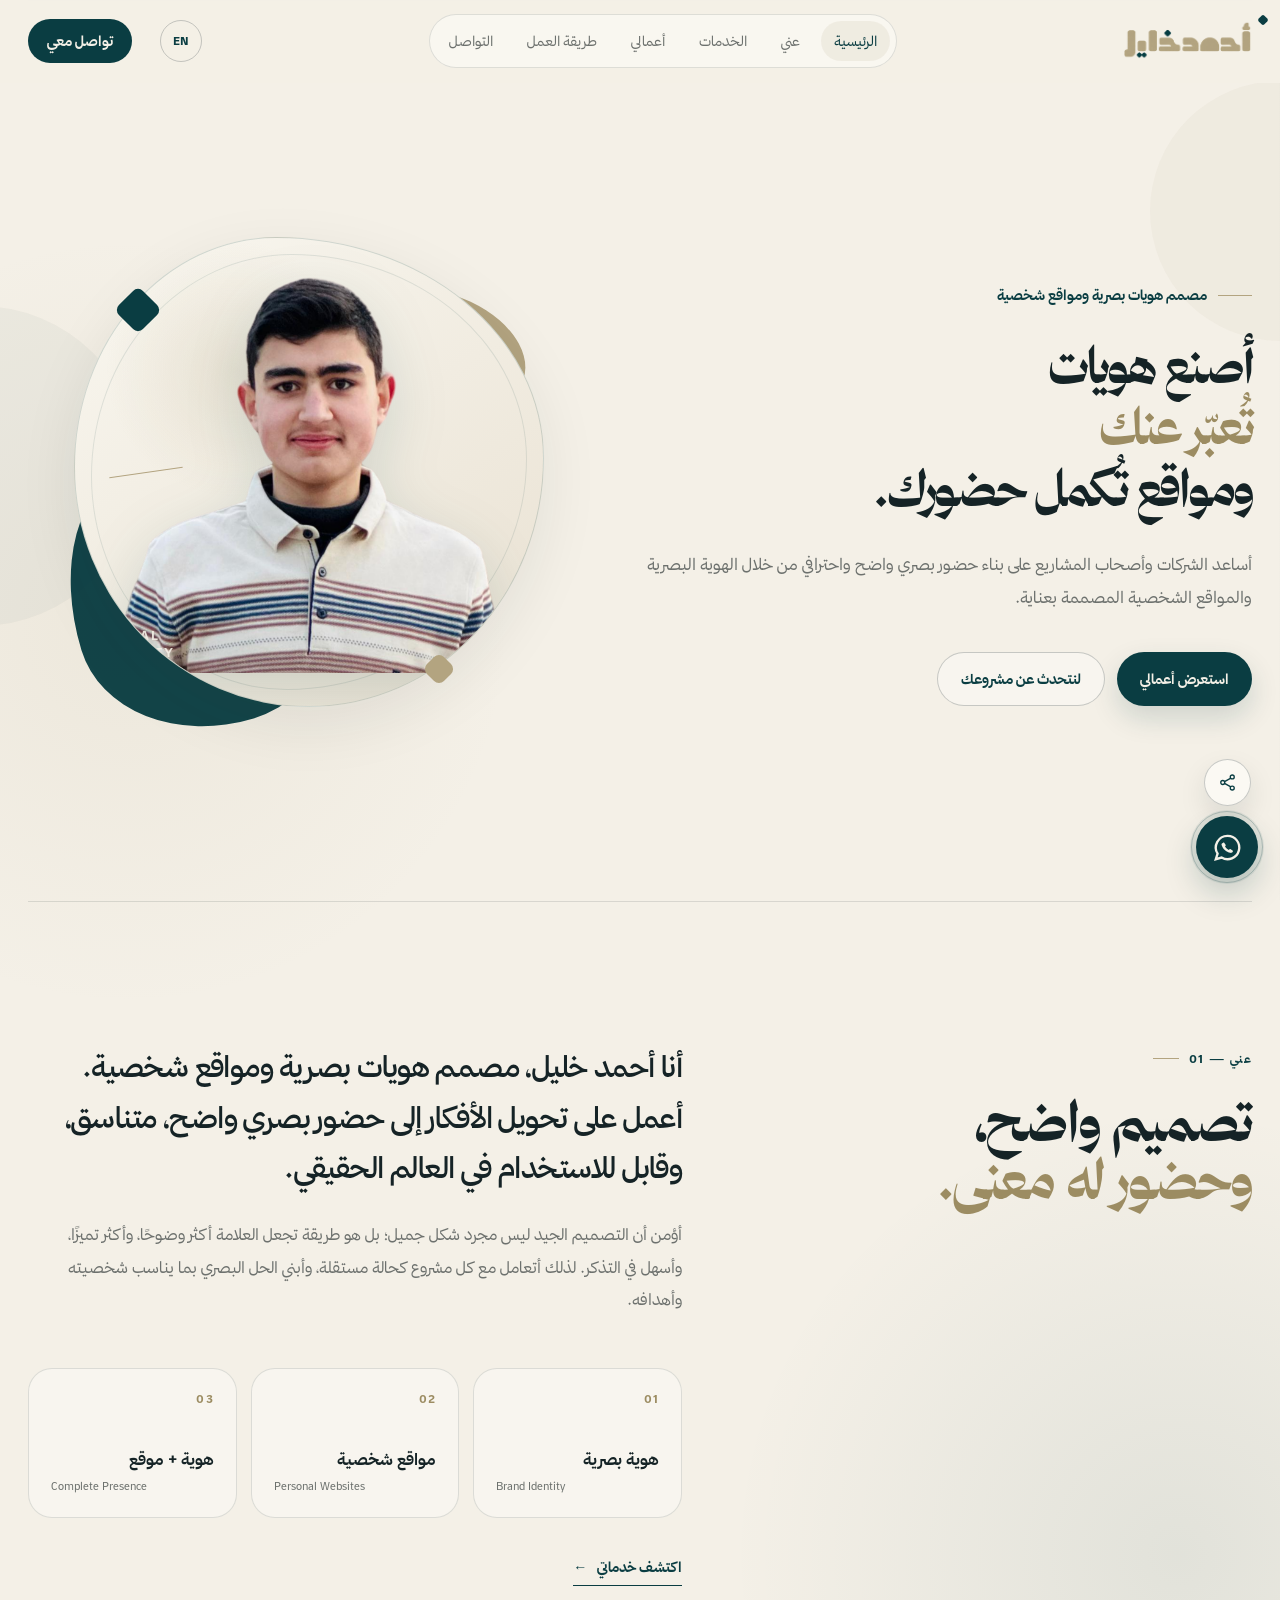
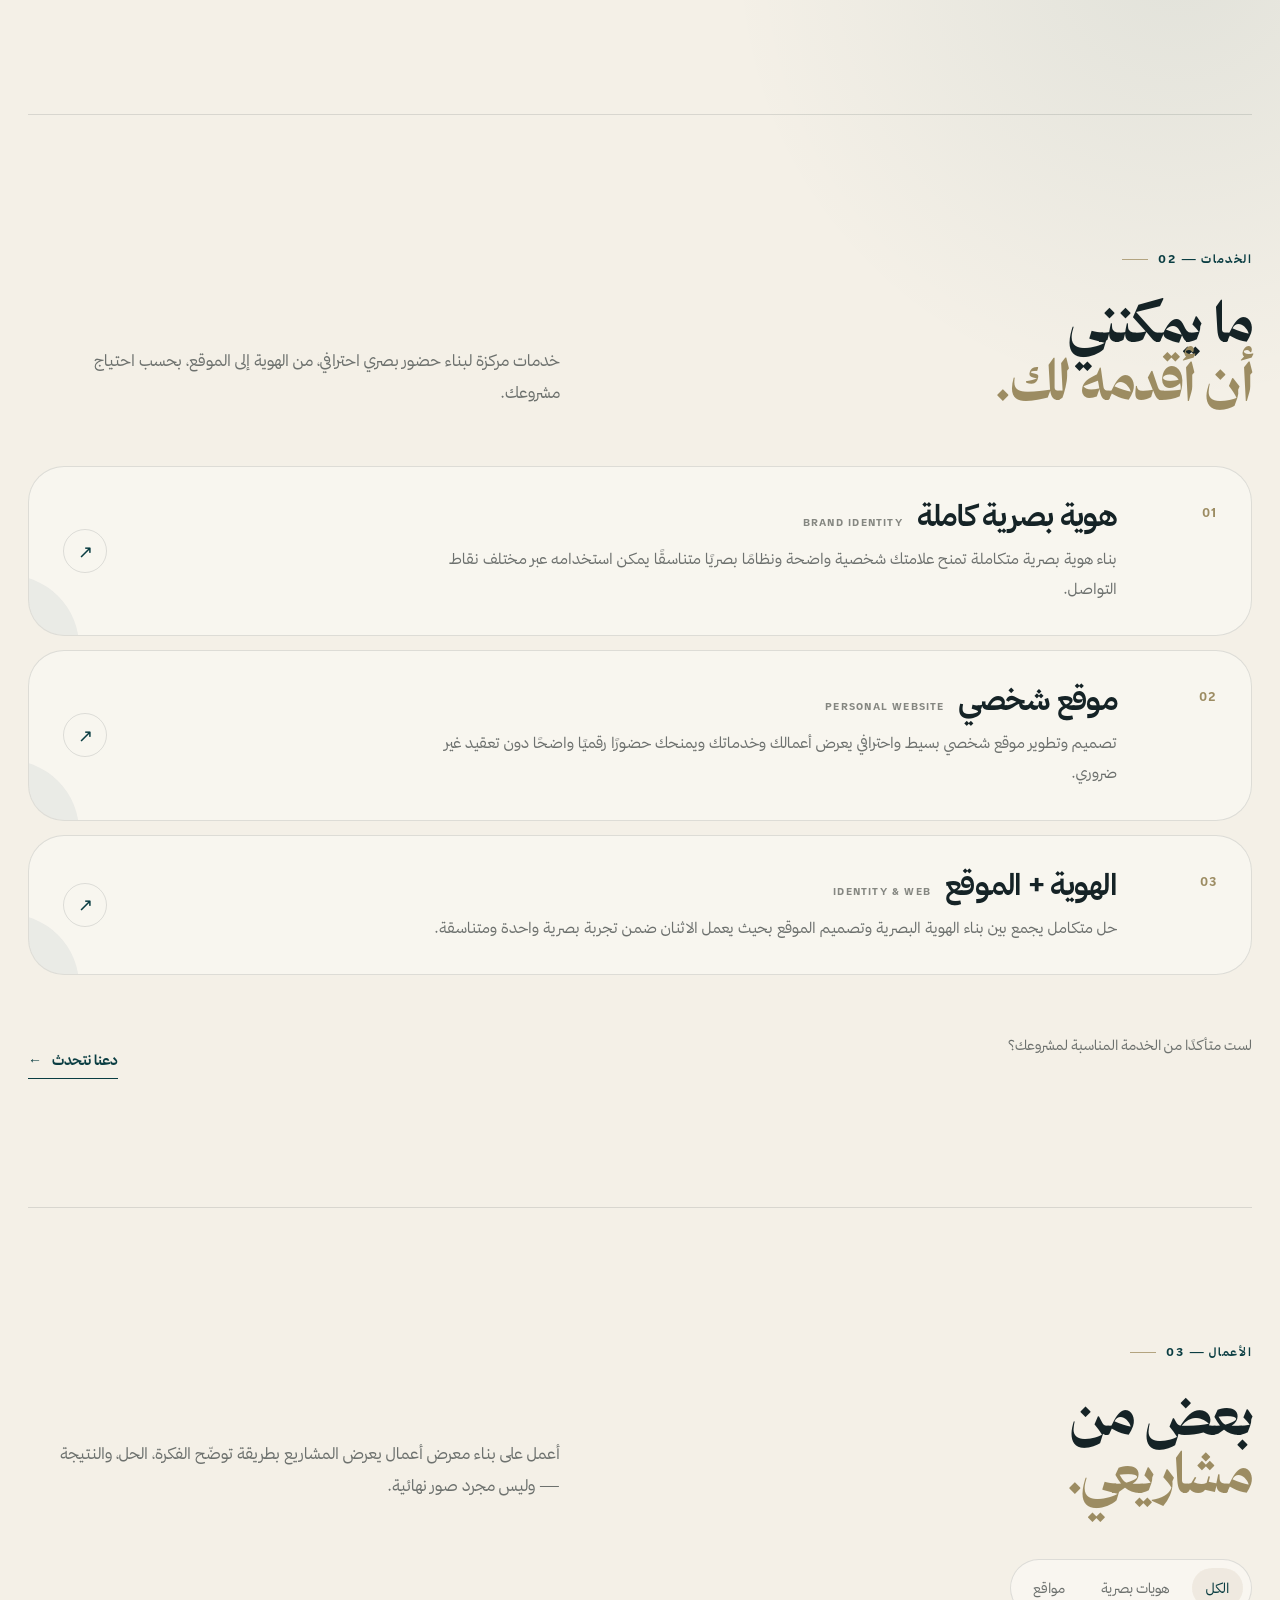
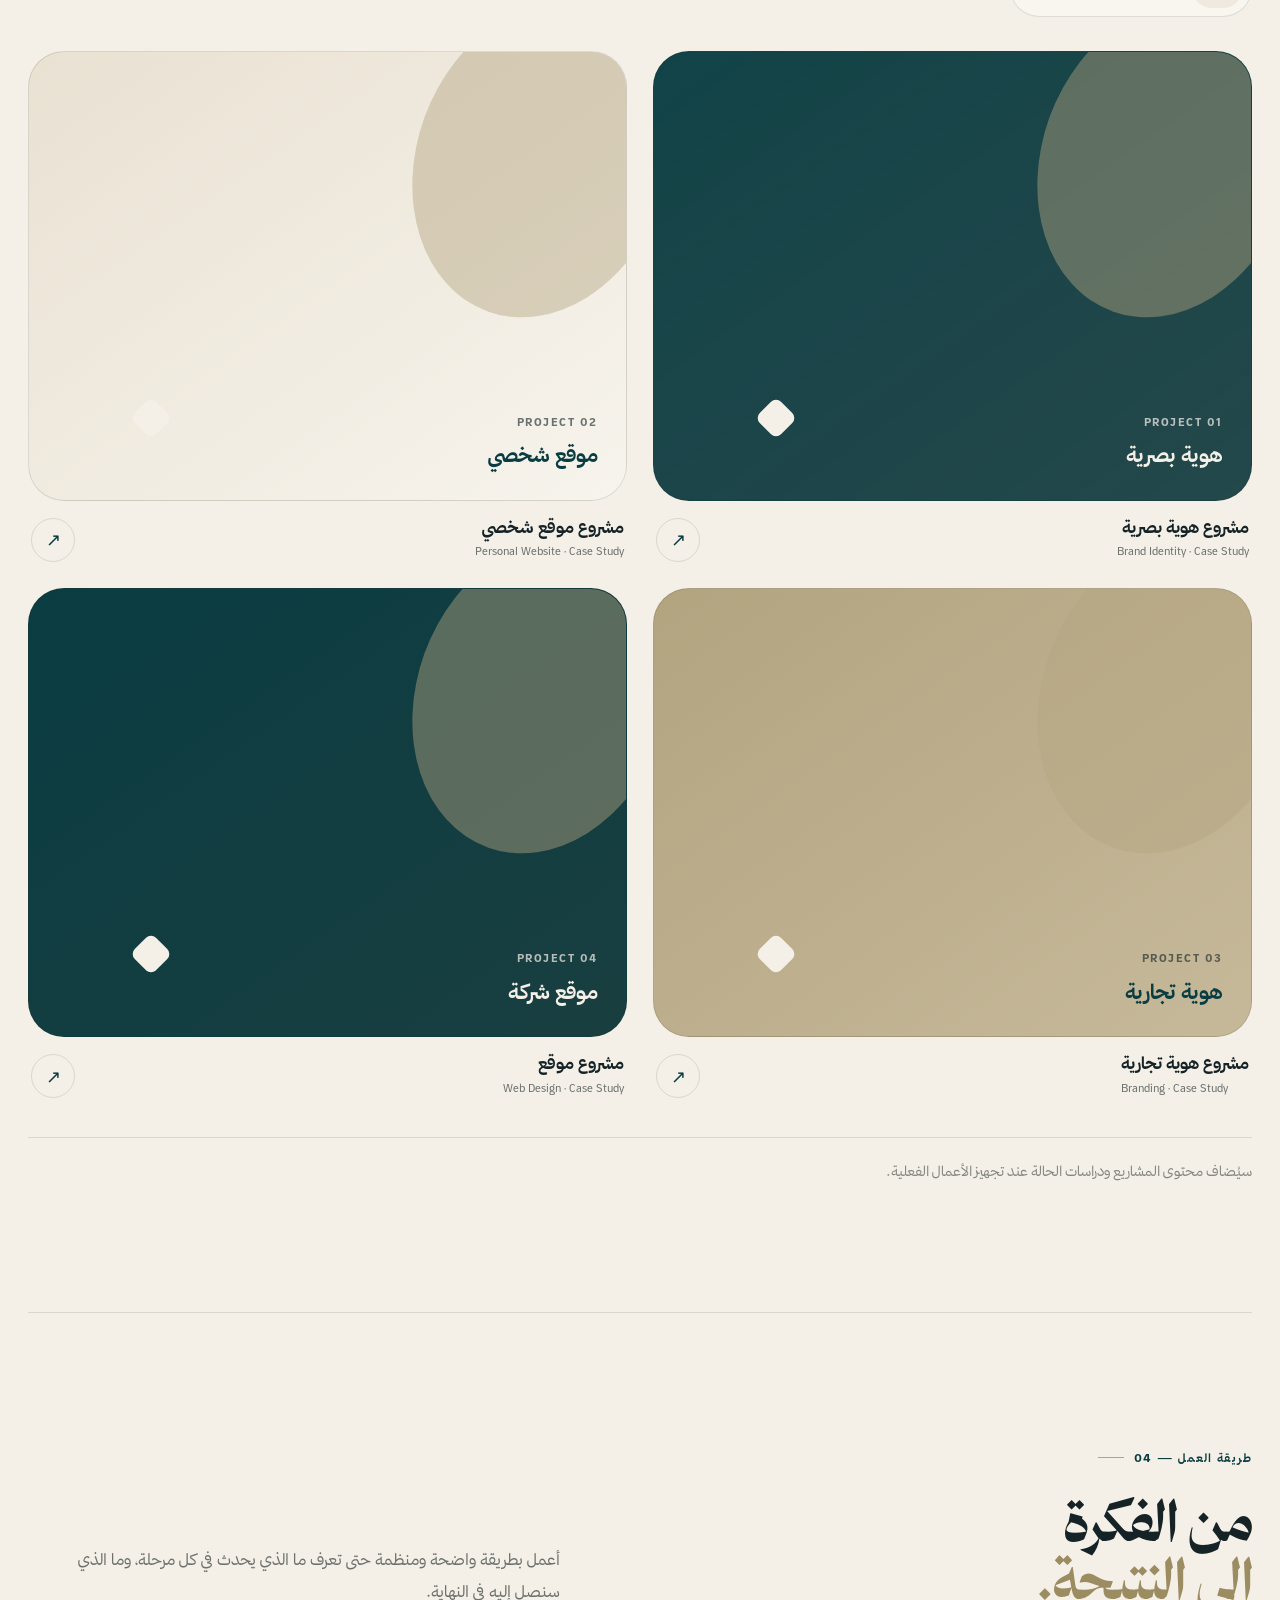
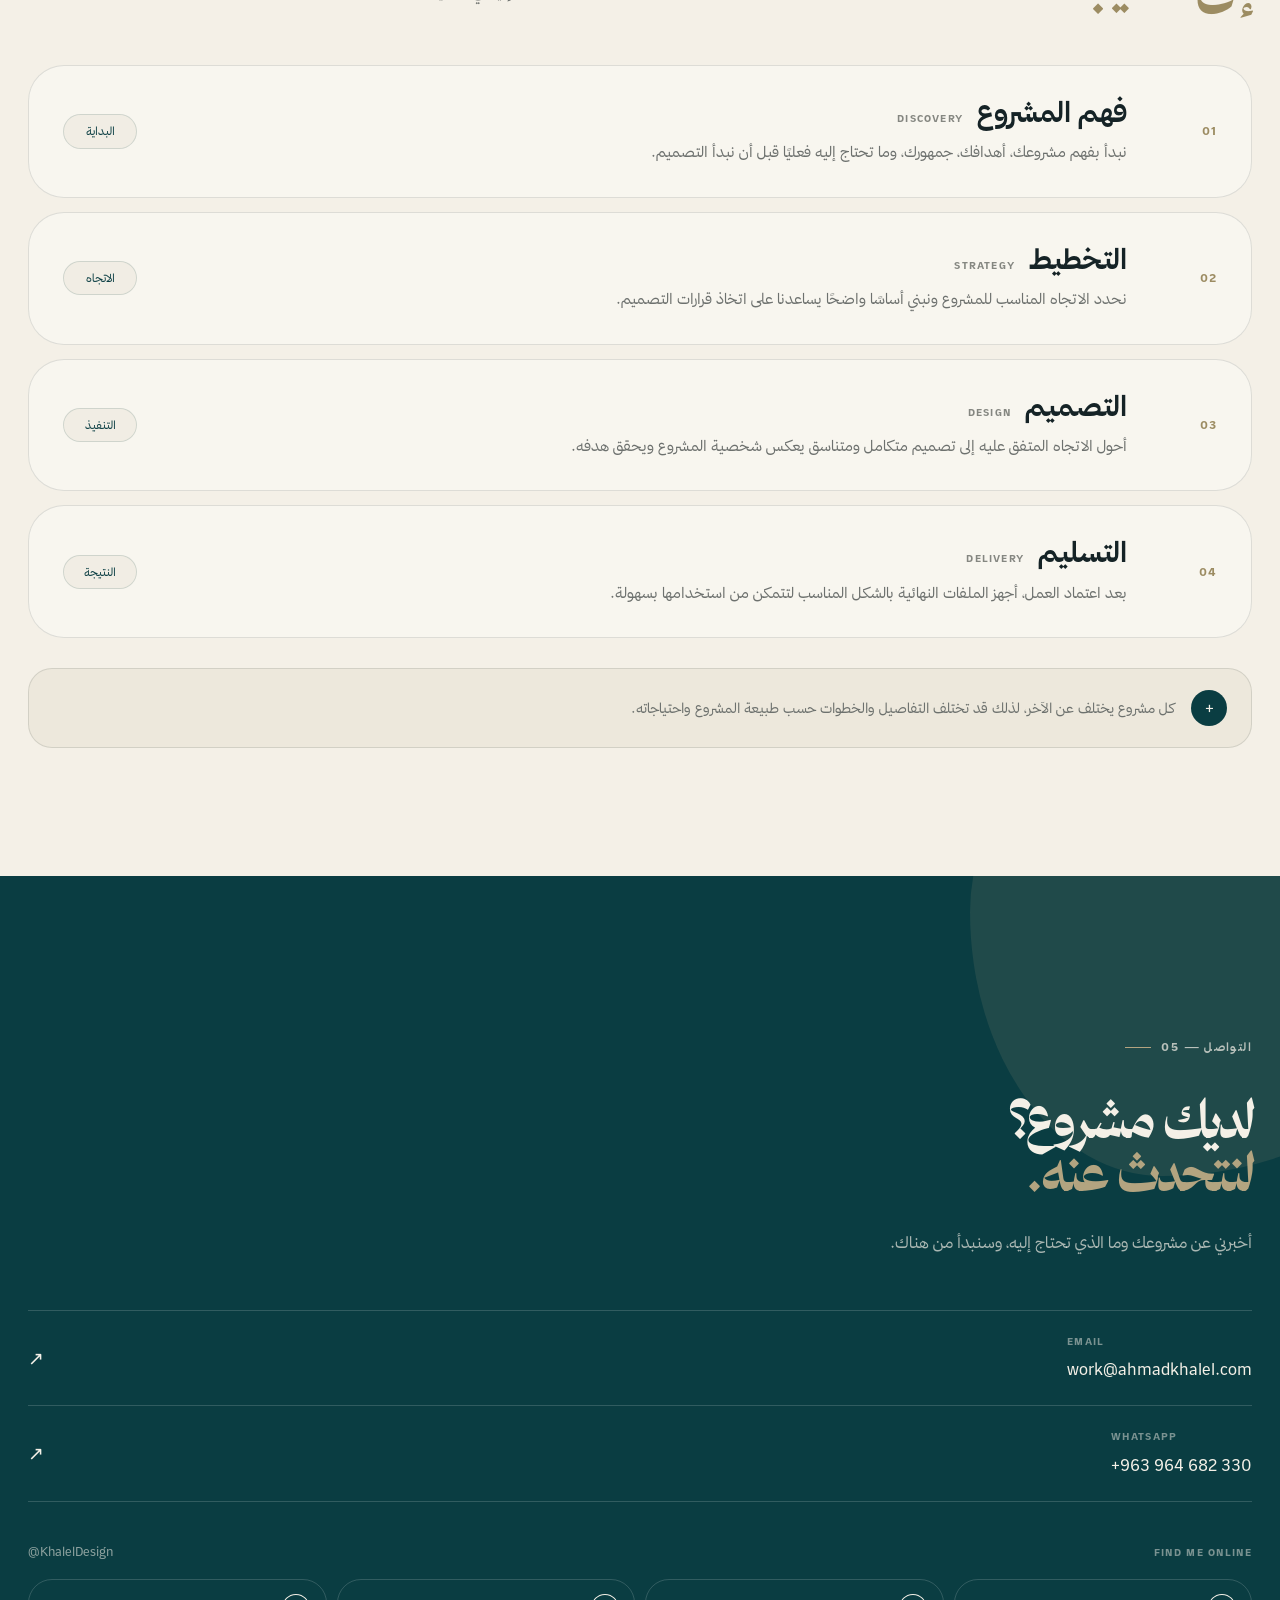
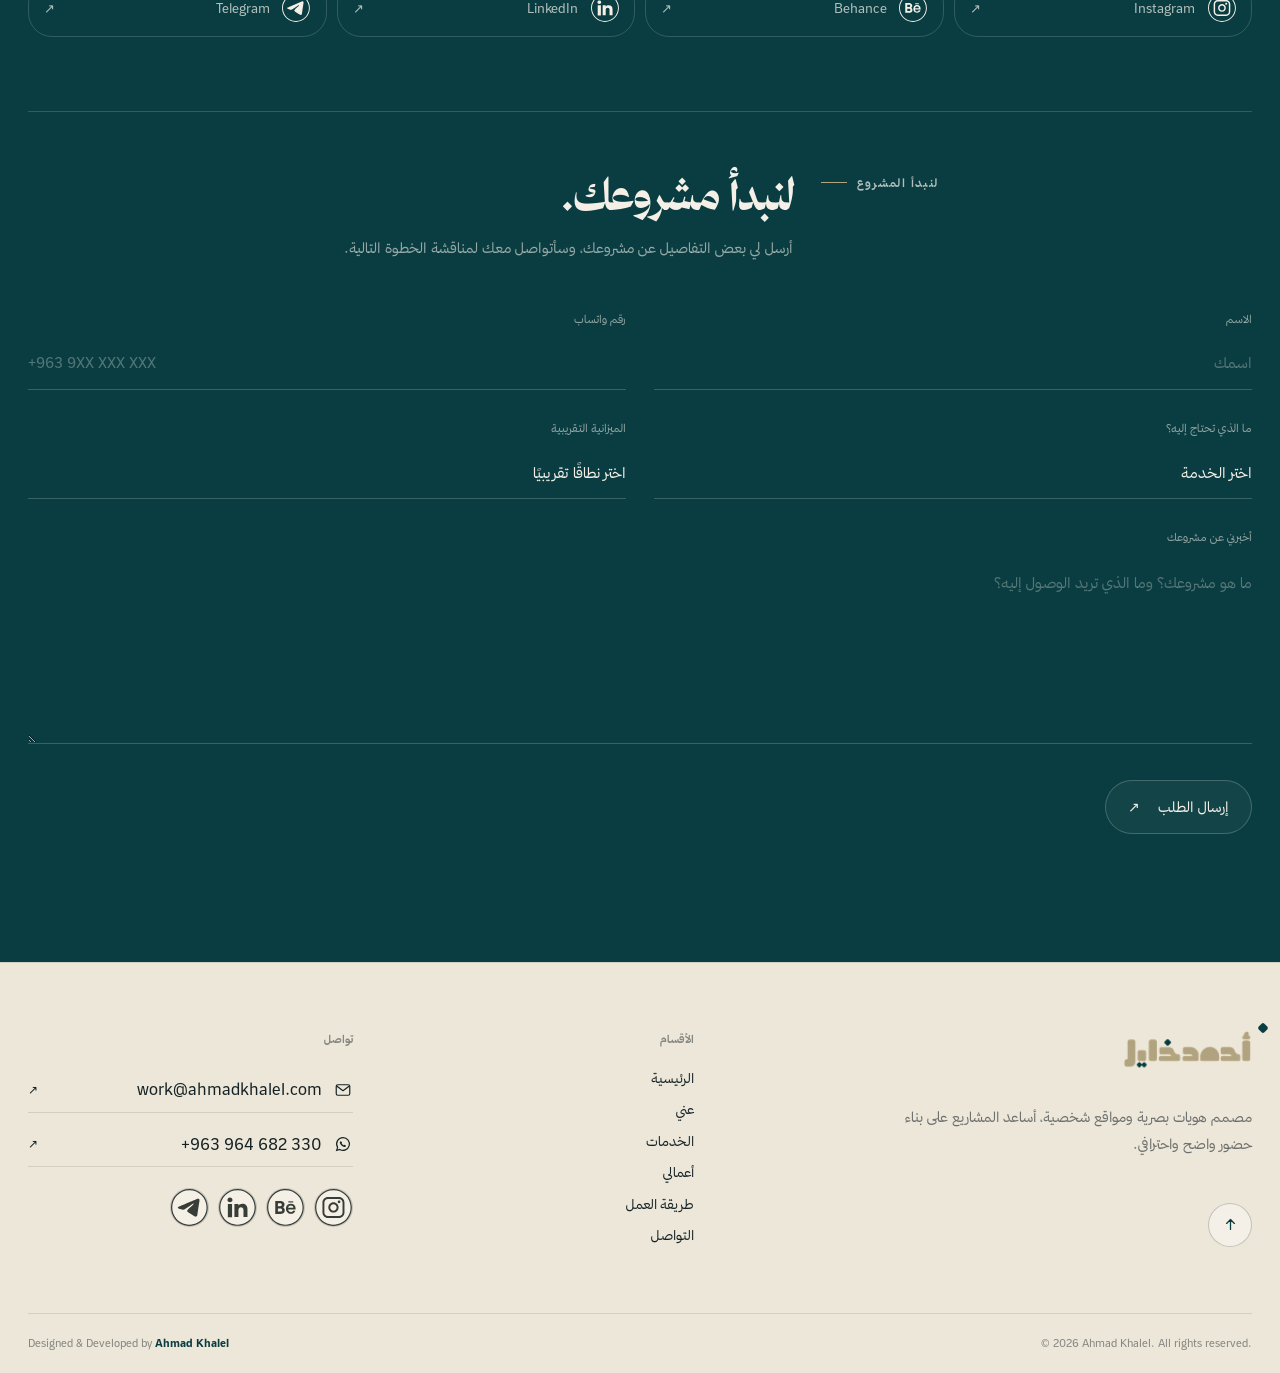
==== index.html @ c1786038 "Initial commit" ====
<!DOCTYPE html>
<html lang="ar" dir="rtl">

<head>

    <meta charset="UTF-8">

    <meta
        name="viewport"
        content="width=device-width, initial-scale=1.0"
    >

    <meta
        name="description"
        content="أحمد خليل — مصمم هويات بصرية ومواقع شخصية. أصنع هويات واضحة ومواقع احترافية تساعد المشاريع على بناء حضور قوي."
    >

    <meta
        name="author"
        content="Ahmad Khalel"
    >

    <meta
        name="robots"
        content="index, follow, max-image-preview:large"
    >

    <meta
        name="theme-color"
        content="#0A3F45"
    >

    <link
        rel="canonical"
        href="https://ahmadkhalel.com/"
    >

    <link rel="icon" type="image/png" href="assets/images/ahmad-icon.png">
    <link rel="apple-touch-icon" href="assets/images/ahmad-icon.png">

    <!-- Open Graph -->
    <meta property="og:type" content="website">
    <meta property="og:url" content="https://ahmadkhalel.com/">
    <meta property="og:title" content="Ahmad Khalel | أحمد خليل — Visual Identity &amp; Web">
    <meta property="og:description" content="أحمد خليل — مصمم هويات بصرية ومواقع شخصية. أصنع هويات واضحة ومواقع احترافية تساعد المشاريع على بناء حضور قوي.">
    <meta property="og:locale" content="ar_AR">

    <!-- X / Twitter -->
    <meta name="twitter:card" content="summary">
    <meta name="twitter:title" content="Ahmad Khalel | أحمد خليل — Visual Identity &amp; Web">
    <meta name="twitter:description" content="أحمد خليل — مصمم هويات بصرية ومواقع شخصية.">

    <title>
        Ahmad Khalel | أحمد خليل — Visual Identity &amp; Web
    </title>

    <link rel="stylesheet" href="css/variables.css">
    <link rel="stylesheet" href="css/reset.css">
    <link rel="stylesheet" href="css/background.css">
    <link rel="stylesheet" href="css/base.css">
    <link rel="stylesheet" href="css/components.css">
    <link rel="stylesheet" href="css/sections.css">
    <link rel="stylesheet" href="css/responsive.css">

    <script type="application/ld+json">
    {
        "@context": "https://schema.org",
        "@type": "Person",
        "name": "Ahmad Khalel",
        "alternateName": "أحمد خليل",
        "url": "https://ahmadkhalel.com/",
        "jobTitle": "Visual Identity Designer & Personal Website Designer",
        "description": "مصمم هويات بصرية ومواقع شخصية.",
        "sameAs": [
            "https://instagram.com/KhalelDesign",
            "https://behance.net/KhalelDesign",
            "https://linkedin.com/in/KhalelDesign",
            "https://t.me/KhalelDesign"
        ]
    }
    </script>

</head>


<body class="site-body">
    <div class="brand-decoration brand-decoration-teal" aria-hidden="true"></div>
    <div class="brand-decoration brand-decoration-gold" aria-hidden="true"></div>
    <!-- =========================================
        FLOATING ACTION BUTTONS
        ========================================= -->

    <div class="floating-actions">


        <!-- Share Website -->

        <button
            type="button"
            class="floating-share"
            id="share-website"
            aria-label="مشاركة الموقع"
            title="مشاركة الموقع"
        >

            <svg
                viewBox="0 0 24 24"
                aria-hidden="true"
            >
                <circle
                    cx="18"
                    cy="5"
                    r="2.5"
                    fill="none"
                    stroke="currentColor"
                    stroke-width="1.7"
                />

                <circle
                    cx="6"
                    cy="12"
                    r="2.5"
                    fill="none"
                    stroke="currentColor"
                    stroke-width="1.7"
                />

                <circle
                    cx="18"
                    cy="19"
                    r="2.5"
                    fill="none"
                    stroke="currentColor"
                    stroke-width="1.7"
                />

                <path
                    d="m8.2 11 7.5-4.2M8.2 13l7.5 4.2"
                    fill="none"
                    stroke="currentColor"
                    stroke-width="1.7"
                    stroke-linecap="round"
                />
            </svg>

        </button>


        <!-- WhatsApp -->

        <a
            href="https://wa.me/963964682330"
            class="floating-whatsapp"
            target="_blank"
            rel="noopener noreferrer"
            aria-label="تواصل عبر WhatsApp"
            title="تواصل عبر WhatsApp"
        >

            <svg
                viewBox="0 0 24 24"
                aria-hidden="true"
            >
                <path
                    d="M12 3.5a8.5 8.5 0 0 0-7.2 13L3.5 20.5l4.2-1.2A8.5 8.5 0 1 0 12 3.5Z"
                    fill="none"
                    stroke="currentColor"
                    stroke-width="1.7"
                />

                <path
                    d="M8.7 8.7c.3-.4.6-.4.9-.1l1 1.4c.2.3.2.5 0 .8l-.4.5c.7 1.2 1.5 1.9 2.8 2.5l.5-.5c.2-.2.5-.2.8 0l1.4.8c.3.2.4.5.2.8-.4.8-1 1.1-1.8 1-3.1-.5-5.6-3-6.4-5.7-.2-.7.1-1.2 1-1.5Z"
                    fill="currentColor"
                />
            </svg>

        </a>

    </div>

    <!-- =========================================
         HEADER
         ========================================= -->

    <header class="site-header">

        <div class="container">

            <div class="header-inner">

                <a
                    href="#home"
                    class="brand brand-lockup"
                    aria-label="أحمد خليل - الرئيسية"
                >

                    <img class="brand-logo brand-logo-ar" src="assets/images/logo-AR.png" alt="أحمد خليل">

                    <img class="brand-logo brand-logo-en" src="assets/images/logo-EN.png" alt="Ahmad Khalel">

                </a>


                <nav
                    class="main-nav"
                    id="main-nav"
                    aria-label="التنقل الرئيسي"
                >

                    <a href="#home" class="nav-link active">
                        الرئيسية
                    </a>

                    <a href="#about" class="nav-link">
                        عني
                    </a>

                    <a href="#services" class="nav-link">
                        الخدمات
                    </a>

                    <a href="#work" class="nav-link">
                        أعمالي
                    </a>

                    <a href="#process" class="nav-link">
                        طريقة العمل
                    </a>

                    <a href="#contact" class="nav-link">
                        التواصل
                    </a>

                </nav>


                <button
                    class="language-toggle"
                    id="language-toggle"
                    type="button"
                    aria-label="تغيير لغة الموقع إلى الإنجليزية"
                    title="English"
                >
                    EN
                </button>


                <a
                    href="#contact"
                    class="header-cta"
                >
                    تواصل معي
                </a>


                <button
                    class="menu-toggle"
                    id="menu-toggle"
                    type="button"
                    aria-label="فتح القائمة"
                    aria-expanded="false"
                    aria-controls="main-nav"
                >

                    <span></span>
                    <span></span>

                </button>

            </div>

        </div>

    </header>



    <!-- =========================================
         MAIN
         ========================================= -->

    <main>


        <!-- =====================================
             HERO
             ===================================== -->

        <section
            class="hero section-brand hero-section"
            id="home"
            aria-labelledby="hero-title"
        >

            <div class="container">

                <div class="hero-inner">


                    <div class="hero-content">

                        <p class="hero-eyebrow">
                            مصمم هويات بصرية ومواقع شخصية
                        </p>


                        <h1
                            class="hero-title"
                            id="hero-title"
                        >

                            أصنع هويات <span> تُعبّر عنك </span>

                            ومواقع تُكمل حضورك.

                        </h1>


                        <p class="hero-description">
                            أساعد الشركات وأصحاب المشاريع على بناء حضور بصري
                            واضح واحترافي من خلال الهوية البصرية والمواقع
                            الشخصية المصممة بعناية.
                        </p>


                        <div class="hero-actions">

                            <a
                                href="#work"
                                class="button button-primary"
                            >
                                استعرض أعمالي
                            </a>

                            <a
                                href="#contact"
                                class="button button-secondary"
                            >
                                لنتحدث عن مشروعك
                            </a>

                        </div>

                    </div>


                    <div
                        class="hero-visual hero-brand-composition"
                        aria-hidden="true"
                    >
                        <span class="hero-shape hero-shape-large"></span>
                        <span class="hero-shape hero-shape-small"></span>
                        <span class="hero-diamond hero-diamond-top"></span>
                        <span class="hero-diamond hero-diamond-bottom"></span>

                        <div class="hero-visual-frame">

                            <img class="hero-profile-image" src="assets/images/ahmad.png" alt="" loading="eager">

                            <span class="hero-visual-number">
                                01
                            </span>

                            <span class="hero-visual-line"></span>

                            <span class="hero-visual-text">

                                VISUAL<br>
                                IDENTITY<br>
                                &amp; WEB

                            </span>

                        </div>

                    </div>

                </div>

            </div>

        </section>



        <!-- =====================================
             ABOUT
             ===================================== -->

        <section
            class="about section section-brand"
            id="about"
            aria-labelledby="about-title"
        >

            <div class="container">

                <div class="about-inner">


                    <div class="section-intro">

                        <p class="section-label">
                            01 — عني
                        </p>

                        <h2
                            class="section-title"
                            id="about-title"
                        >

                            تصميم واضح،

                            <span>
                                وحضور له معنى.
                            </span>

                        </h2>

                    </div>


                    <div class="about-content">

                        <p class="about-lead">
                            أنا أحمد خليل، مصمم هويات بصرية ومواقع شخصية.
                            أعمل على تحويل الأفكار إلى حضور بصري واضح،
                            متناسق، وقابل للاستخدام في العالم الحقيقي.
                        </p>


                        <p class="about-text">
                            أؤمن أن التصميم الجيد ليس مجرد شكل جميل؛
                            بل هو طريقة تجعل العلامة أكثر وضوحًا،
                            وأكثر تميزًا، وأسهل في التذكر.
                            لذلك أتعامل مع كل مشروع كحالة مستقلة،
                            وأبني الحل البصري بما يناسب شخصيته وأهدافه.
                        </p>


                        <div class="about-details">


                            <div class="about-detail">

                                <span class="about-detail-number">
                                    01
                                </span>

                                <div>

                                    <strong>
                                        هوية بصرية
                                    </strong>

                                    <span>
                                        Brand Identity
                                    </span>

                                </div>

                            </div>


                            <div class="about-detail">

                                <span class="about-detail-number">
                                    02
                                </span>

                                <div>

                                    <strong>
                                        مواقع شخصية
                                    </strong>

                                    <span>
                                        Personal Websites
                                    </span>

                                </div>

                            </div>


                            <div class="about-detail">

                                <span class="about-detail-number">
                                    03
                                </span>

                                <div>

                                    <strong>
                                        هوية + موقع
                                    </strong>

                                    <span>
                                        Complete Presence
                                    </span>

                                </div>

                            </div>


                        </div>


                        <a
                            href="#services"
                            class="about-link"
                        >

                            اكتشف خدماتي

                            <span>
                                ←
                            </span>

                        </a>

                    </div>

                </div>

            </div>

        </section>



        <!-- =====================================
             SERVICES
             ===================================== -->

        <section
            class="services section section-brand"
            id="services"
            aria-labelledby="services-title"
        >

            <div class="container">


                <div class="services-header">

                    <div>

                        <p class="section-label">
                            02 — الخدمات
                        </p>

                        <h2
                            class="section-title"
                            id="services-title"
                        >

                            ما يمكنني

                            <span>
                                أن أقدمه لك.
                            </span>

                        </h2>

                    </div>


                    <p class="services-intro">
                        خدمات مركزة لبناء حضور بصري احترافي،
                        من الهوية إلى الموقع، بحسب احتياج مشروعك.
                    </p>

                </div>


                <div class="services-list">


                    <a href="/service-form/?service=brand-identity" class="service-item brand-card service-link">

                        <div class="service-number">
                            01
                        </div>


                        <div class="service-main">

                            <div class="service-title-row">

                                <h3>
                                    هوية بصرية كاملة
                                </h3>

                                <span class="service-title-en">
                                    BRAND IDENTITY
                                </span>

                            </div>


                            <p>
                                بناء هوية بصرية متكاملة تمنح علامتك
                                شخصية واضحة ونظامًا بصريًا متناسقًا
                                يمكن استخدامه عبر مختلف نقاط التواصل.
                            </p>

                        </div>


                        <div
                            class="service-arrow"
                            aria-hidden="true"
                        >
                            ↗
                        </div>

                    </a>



                    <a href="/service-form/?service=personal-website" class="service-item brand-card service-link">

                        <div class="service-number">
                            02
                        </div>


                        <div class="service-main">

                            <div class="service-title-row">

                                <h3>
                                    موقع شخصي
                                </h3>

                                <span class="service-title-en">
                                    PERSONAL WEBSITE
                                </span>

                            </div>


                            <p>
                                تصميم وتطوير موقع شخصي بسيط واحترافي
                                يعرض أعمالك وخدماتك ويمنحك حضورًا رقميًا
                                واضحًا دون تعقيد غير ضروري.
                            </p>

                        </div>


                        <div
                            class="service-arrow"
                            aria-hidden="true"
                        >
                            ↗
                        </div>

                    </a>



                    <a href="/service-form/?service=identity-and-web" class="service-item brand-card service-link">

                        <div class="service-number">
                            03
                        </div>


                        <div class="service-main">

                            <div class="service-title-row">

                                <h3>
                                    الهوية + الموقع
                                </h3>

                                <span class="service-title-en">
                                    IDENTITY &amp; WEB
                                </span>

                            </div>


                            <p>
                                حل متكامل يجمع بين بناء الهوية البصرية
                                وتصميم الموقع بحيث يعمل الاثنان ضمن
                                تجربة بصرية واحدة ومتناسقة.
                            </p>

                        </div>


                        <div
                            class="service-arrow"
                            aria-hidden="true"
                        >
                            ↗
                        </div>

                    </a>


                </div>


                <div class="services-footer">

                    <p>
                        لست متأكدًا من الخدمة المناسبة لمشروعك؟
                    </p>


                    <a
                        href="#contact"
                        class="about-link"
                    >

                        دعنا نتحدث

                        <span>
                            ←
                        </span>

                    </a>

                </div>

            </div>

        </section>



        <!-- =====================================
             WORK
             ===================================== -->

        <section
            class="work section section-brand"
            id="work"
            aria-labelledby="work-title"
        >

            <div class="container">

                <div class="work-header">

                    <div>
                        <p class="section-label">03 — الأعمال</p>
                        <h2 class="section-title" id="work-title">
                            بعض من <span>مشاريعي.</span>
                        </h2>
                    </div>

                    <p class="work-intro">
                        أعمل على بناء معرض أعمال يعرض المشاريع بطريقة توضّح الفكرة،
                        الحل، والنتيجة — وليس مجرد صور نهائية.
                    </p>

                </div>

                <div
                    class="work-filter"
                    role="tablist"
                    aria-label="تصنيف الأعمال"
                >
                    <button class="filter-button active" type="button" data-filter="all" role="tab" aria-selected="true">الكل</button>
                    <button class="filter-button" type="button" data-filter="identity" role="tab" aria-selected="false">هويات بصرية</button>
                    <button class="filter-button" type="button" data-filter="web" role="tab" aria-selected="false">مواقع</button>
                </div>

                <div class="projects-grid" aria-live="polite">

                    <article class="project-card project-placeholder brand-project-card" data-category="identity">
                        <div class="project-image" aria-hidden="true">
                            <div class="project-placeholder-content">
                                <span>PROJECT 01</span>
                                <strong>هوية بصرية</strong>
                            </div>
                        </div>
                        <div class="project-info">
                            <div>
                                <h3>مشروع هوية بصرية</h3>
                                <p>Brand Identity · Case Study</p>
                            </div>
                            <span class="project-arrow" aria-hidden="true">↗</span>
                        </div>
                    </article>

                    <article class="project-card project-placeholder brand-project-card" data-category="web">
                        <div class="project-image" aria-hidden="true">
                            <div class="project-placeholder-content">
                                <span>PROJECT 02</span>
                                <strong>موقع شخصي</strong>
                            </div>
                        </div>
                        <div class="project-info">
                            <div>
                                <h3>مشروع موقع شخصي</h3>
                                <p>Personal Website · Case Study</p>
                            </div>
                            <span class="project-arrow" aria-hidden="true">↗</span>
                        </div>
                    </article>

                    <article class="project-card project-placeholder brand-project-card" data-category="identity">
                        <div class="project-image" aria-hidden="true">
                            <div class="project-placeholder-content">
                                <span>PROJECT 03</span>
                                <strong>هوية تجارية</strong>
                            </div>
                        </div>
                        <div class="project-info">
                            <div>
                                <h3>مشروع هوية تجارية</h3>
                                <p>Branding · Case Study</p>
                            </div>
                            <span class="project-arrow" aria-hidden="true">↗</span>
                        </div>
                    </article>

                    <article class="project-card project-placeholder brand-project-card" data-category="web">
                        <div class="project-image" aria-hidden="true">
                            <div class="project-placeholder-content">
                                <span>PROJECT 04</span>
                                <strong>موقع شركة</strong>
                            </div>
                        </div>
                        <div class="project-info">
                            <div>
                                <h3>مشروع موقع</h3>
                                <p>Web Design · Case Study</p>
                            </div>
                            <span class="project-arrow" aria-hidden="true">↗</span>
                        </div>
                    </article>

                </div>

                <div class="work-footer">
                    <p>سيُضاف محتوى المشاريع ودراسات الحالة عند تجهيز الأعمال الفعلية.</p>
                </div>

            </div>

        </section>


        <!-- =====================================
             PROCESS
             ===================================== -->

        <section
            class="process section section-brand"
            id="process"
            aria-labelledby="process-title"
        >

            <div class="container">


                <div class="process-header">

                    <div>

                        <p class="section-label">
                            04 — طريقة العمل
                        </p>

                        <h2
                            class="section-title"
                            id="process-title"
                        >

                            من الفكرة

                            <span>
                                إلى النتيجة.
                            </span>

                        </h2>

                    </div>


                    <p class="process-intro">
                        أعمل بطريقة واضحة ومنظمة حتى تعرف ما الذي يحدث
                        في كل مرحلة، وما الذي سنصل إليه في النهاية.
                    </p>

                </div>


                <div class="process-list">


                    <article class="process-item">

                        <div class="process-number">
                            01
                        </div>


                        <div class="process-content">

                            <div class="process-title">

                                <h3>
                                    فهم المشروع
                                </h3>

                                <span>
                                    DISCOVERY
                                </span>

                            </div>


                            <p>
                                نبدأ بفهم مشروعك، أهدافك، جمهورك،
                                وما تحتاج إليه فعليًا قبل أن نبدأ التصميم.
                            </p>

                        </div>


                        <div class="process-status">
                            البداية
                        </div>

                    </article>



                    <article class="process-item">

                        <div class="process-number">
                            02
                        </div>


                        <div class="process-content">

                            <div class="process-title">

                                <h3>
                                    التخطيط
                                </h3>

                                <span>
                                    STRATEGY
                                </span>

                            </div>


                            <p>
                                نحدد الاتجاه المناسب للمشروع ونبني أساسًا
                                واضحًا يساعدنا على اتخاذ قرارات التصميم.
                            </p>

                        </div>


                        <div class="process-status">
                            الاتجاه
                        </div>

                    </article>



                    <article class="process-item">

                        <div class="process-number">
                            03
                        </div>


                        <div class="process-content">

                            <div class="process-title">

                                <h3>
                                    التصميم
                                </h3>

                                <span>
                                    DESIGN
                                </span>

                            </div>


                            <p>
                                أحول الاتجاه المتفق عليه إلى تصميم متكامل
                                ومتناسق يعكس شخصية المشروع ويحقق هدفه.
                            </p>

                        </div>


                        <div class="process-status">
                            التنفيذ
                        </div>

                    </article>



                    <article class="process-item">

                        <div class="process-number">
                            04
                        </div>


                        <div class="process-content">

                            <div class="process-title">

                                <h3>
                                    التسليم
                                </h3>

                                <span>
                                    DELIVERY
                                </span>

                            </div>


                            <p>
                                بعد اعتماد العمل، أجهز الملفات النهائية
                                بالشكل المناسب لتتمكن من استخدامها بسهولة.
                            </p>

                        </div>


                        <div class="process-status">
                            النتيجة
                        </div>

                    </article>


                </div>


                <div class="process-note">

                    <div class="process-note-mark">
                        +
                    </div>


                    <p>
                        كل مشروع يختلف عن الآخر، لذلك قد تختلف التفاصيل
                        والخطوات حسب طبيعة المشروع واحتياجاته.
                    </p>

                </div>

            </div>

        </section>



        <!-- =====================================
             CONTACT
             ===================================== -->


        <section
            class="contact section section-brand contact-section"
            id="contact"
            aria-labelledby="contact-title"
        >

            <div class="container">

                <div class="contact-inner">


                    <!-- =================================
                        CONTACT INTRO
                        ================================= -->

                    <div class="contact-header">

                        <p class="section-label">
                            05 — التواصل
                        </p>


                        <h2
                            class="contact-title"
                            id="contact-title"
                        >

                            لديك مشروع؟

                            <span>
                                لنتحدث عنه.
                            </span>

                        </h2>


                        <p class="contact-description">
                            أخبرني عن مشروعك وما الذي تحتاج إليه،
                            وسنبدأ من هناك.
                        </p>

                    </div>



                    <!-- =================================
                        CONTACT DETAILS
                        ================================= -->

                    <div class="contact-details">


                        <!-- EMAIL -->

                        <a
                            href="mailto:work@ahmadkhalel.com"
                            class="contact-method"
                        >

                            <div class="contact-method-info">

                                <span class="contact-method-label">
                                    EMAIL
                                </span>

                                <span class="contact-method-value">
                                    work@ahmadkhalel.com
                                </span>

                            </div>


                            <span
                                class="contact-method-arrow"
                                aria-hidden="true"
                            >
                                ↗
                            </span>

                        </a>



                        <!-- WHATSAPP -->

                        <a
                            href="https://wa.me/963964682330"
                            class="contact-method"
                            target="_blank"
                            rel="noopener noreferrer"
                        >

                            <div class="contact-method-info">

                                <span class="contact-method-label">
                                    WHATSAPP
                                </span>

                                <span
                                    class="contact-method-value"
                                    dir="ltr"
                                >
                                    +963 964 682 330
                                </span>

                            </div>


                            <span
                                class="contact-method-arrow"
                                aria-hidden="true"
                            >
                                ↗
                            </span>

                        </a>



                        <!-- SOCIAL MEDIA -->

                        <div class="social-media">

                            <div class="social-media-header">

                                <span class="contact-method-label">
                                    FIND ME ONLINE
                                </span>

                                <span class="social-username">
                                    @KhalelDesign
                                </span>

                            </div>


                            <div class="social-links">


                                <!-- INSTAGRAM -->

                                <a
                                    href="https://instagram.com/KhalelDesign"
                                    class="social-link"
                                    target="_blank"
                                    rel="noopener noreferrer"
                                    aria-label="Instagram"
                                >

                                    <span class="social-icon"><img src="assets/icons/instagram1.svg" alt="" aria-hidden="true"></span>

                                    <span class="social-name">
                                        Instagram
                                    </span>

                                    <span
                                        class="social-arrow"
                                        aria-hidden="true"
                                    >
                                        ↗
                                    </span>

                                </a>



                                <!-- BEHANCE -->

                                <a
                                    href="https://behance.net/KhalelDesign"
                                    class="social-link"
                                    target="_blank"
                                    rel="noopener noreferrer"
                                    aria-label="Behance"
                                >

                                    <span class="social-icon"><img src="assets/icons/behance1.svg" alt="" aria-hidden="true"></span>

                                    <span class="social-name">
                                        Behance
                                    </span>

                                    <span
                                        class="social-arrow"
                                        aria-hidden="true"
                                    >
                                        ↗
                                    </span>

                                </a>



                                <!-- LINKEDIN -->

                                <a
                                    href="https://linkedin.com/in/KhalelDesign"
                                    class="social-link"
                                    target="_blank"
                                    rel="noopener noreferrer"
                                    aria-label="LinkedIn"
                                >

                                    <span class="social-icon"><img src="assets/icons/linkedin1.svg" alt="" aria-hidden="true"></span>

                                    <span class="social-name">
                                        LinkedIn
                                    </span>

                                    <span
                                        class="social-arrow"
                                        aria-hidden="true"
                                    >
                                        ↗
                                    </span>

                                </a>



                                <!-- TELEGRAM -->

                                <a
                                    href="https://t.me/KhalelDesign"
                                    class="social-link"
                                    target="_blank"
                                    rel="noopener noreferrer"
                                    aria-label="Telegram"
                                >

                                    <span class="social-icon"><img src="assets/icons/telegram1.svg" alt="" aria-hidden="true"></span>

                                    <span class="social-name">
                                        Telegram
                                    </span>

                                    <span
                                        class="social-arrow"
                                        aria-hidden="true"
                                    >
                                        ↗
                                    </span>

                                </a>


                            </div>

                        </div>

                    </div>

                </div>



                <!-- =====================================
                    CONTACT FORM
                    ===================================== -->

                <div class="contact-form-wrapper">

                    <div class="contact-form-heading">

                        <p class="section-label">
                            لنبدأ المشروع
                        </p>

                        <h3>
                            لنبدأ مشروعك.
                        </h3>

                        <p>
                            أرسل لي بعض التفاصيل عن مشروعك،
                            وسأتواصل معك لمناقشة الخطوة التالية.
                        </p>

                    </div>


                    <form
                        class="contact-form"
                        id="contact-form"
                        action="https://api.web3forms.com/submit"
                        method="POST"
                        novalidate
                    >

                        <!-- Web3Forms -->
                        <input
                            type="hidden"
                            name="access_key"
                            value="fae80777-5bb6-4044-beb2-d2f0d09874c3"
                        >

                        <input
                            type="hidden"
                            name="subject"
                            value="طلب مشروع جديد — Ahmad Khalel"
                        >

                        <input
                            type="hidden"
                            name="from_name"
                            value="Ahmad Khalel Website"
                        >

                        <input
                            type="hidden"
                            name="redirect"
                            value="https://ahmadkhalel.com/#contact"
                        >

                        <!-- Honeypot -->
                        <input
                            type="checkbox"
                            name="botcheck"
                            tabindex="-1"
                            autocomplete="off"
                            style="display:none"
                            aria-hidden="true"
                        >


                        <!-- NAME -->

                        <div class="form-field">

                            <label for="name">
                                الاسم
                            </label>

                            <input
                                type="text"
                                id="name"
                                name="name"
                                placeholder="اسمك"
                                autocomplete="name"
                                required
                            >

                        </div>



                        <!-- WHATSAPP -->

                        <div class="form-field">

                            <label for="whatsapp">
                                رقم واتساب
                            </label>

                            <input
                                type="tel"
                                id="whatsapp"
                                name="whatsapp"
                                placeholder="+963 9XX XXX XXX"
                                autocomplete="tel"
                                inputmode="tel"
                                dir="ltr"
                                required
                            >

                        </div>



                        <!-- SERVICE -->

                        <div class="form-field">

                            <label for="service">
                                ما الذي تحتاج إليه؟
                            </label>

                            <select
                                id="service"
                                name="service"
                                required
                            >

                                <option
                                    value=""
                                    selected
                                    disabled
                                >
                                    اختر الخدمة
                                </option>

                                <option value="brand-identity">
                                    هوية بصرية كاملة
                                </option>

                                <option value="personal-website">
                                    موقع شخصي
                                </option>

                                <option value="identity-and-web">
                                    هوية + موقع
                                </option>

                                <option value="other">
                                    أخرى
                                </option>

                            </select>

                        </div>



                        <!-- BUDGET -->

                        <div class="form-field">

                            <label for="budget">
                                الميزانية التقريبية
                            </label>

                            <select
                                id="budget"
                                name="budget"
                            >

                                <option
                                    value=""
                                    selected
                                >
                                    اختر نطاقًا تقريبيًا
                                </option>

                                <option value="300-600">
                                    $300 — $600
                                </option>

                                <option value="600-1000">
                                    $600 — $1,000
                                </option>

                                <option value="1000-plus">
                                    أكثر من $1,000
                                </option>

                                <option value="not-sure">
                                    غير محددة حاليًا
                                </option>

                            </select>

                        </div>



                        <!-- MESSAGE -->

                        <div class="form-field form-field-full">

                            <label for="message">
                                أخبرني عن مشروعك
                            </label>

                            <textarea
                                id="message"
                                name="message"
                                rows="6"
                                placeholder="ما هو مشروعك؟ وما الذي تريد الوصول إليه؟"
                                required
                            ></textarea>

                        </div>



                        <!-- SUBMIT -->

                        <div
                            class="form-status"
                            id="form-status"
                            role="status"
                            aria-live="polite"
                            aria-atomic="true"
                            hidden
                        ></div>


                        <div class="form-submit">

                            <button
                                type="submit"
                                class="form-submit-button"
                            >

                                إرسال الطلب

                                <span aria-hidden="true">
                                    ↗
                                </span>

                            </button>

                        </div>


                    </form>

                </div>

            </div>

        </section>


    </main>



    <!-- =========================================
         FOOTER
         ========================================= -->

    <footer class="site-footer brand-footer">

        <div class="container">


            <div class="footer-main">


                <div class="footer-brand">

                    <a
                        href="#home"
                        class="brand brand-lockup"
                        aria-label="أحمد خليل - الرئيسية"
                    >

                        <img class="brand-logo brand-logo-ar" src="assets/images/logo-AR.png" alt="أحمد خليل">

                    <img class="brand-logo brand-logo-en" src="assets/images/logo-EN.png" alt="Ahmad Khalel">

                    </a>


                    <p class="footer-description">
                        مصمم هويات بصرية ومواقع شخصية،
                        أساعد المشاريع على بناء حضور واضح واحترافي.
                    </p>

                </div>



                <div class="footer-navigation">

                    <p class="footer-heading">
                        الأقسام
                    </p>


                    <a href="#home">
                        الرئيسية
                    </a>


                    <a href="#about">
                        عني
                    </a>


                    <a href="#services">
                        الخدمات
                    </a>


                    <a href="#work">
                        أعمالي
                    </a>


                    <a href="#process">
                        طريقة العمل
                    </a>


                    <a href="#contact">
                        التواصل
                    </a>

                </div>



                <div class="footer-social">

                    <p class="footer-heading">
                        تواصل
                    </p>

                    <!-- Email -->
                    <a
                        href="mailto:work@ahmadkhalel.com"
                        class="footer-contact-row"
                        aria-label="التواصل عبر البريد الإلكتروني"
                    >

                        <span class="footer-contact-icon">

                            <svg viewBox="0 0 24 24" aria-hidden="true">
                                <rect
                                    x="3"
                                    y="5"
                                    width="18"
                                    height="14"
                                    rx="2"
                                    fill="none"
                                    stroke="currentColor"
                                    stroke-width="1.6"
                                />

                                <path
                                    d="m4 7 8 6 8-6"
                                    fill="none"
                                    stroke="currentColor"
                                    stroke-width="1.6"
                                    stroke-linecap="round"
                                    stroke-linejoin="round"
                                />
                            </svg>

                        </span>

                        <span>
                            work@ahmadkhalel.com
                        </span>

                        <span class="footer-contact-arrow">
                            ↗
                        </span>

                    </a>


                    <!-- WhatsApp -->
                    <a
                        href="https://wa.me/963964682330"
                        class="footer-contact-row"
                        target="_blank"
                        rel="noopener noreferrer"
                        aria-label="التواصل عبر واتساب"
                    >

                        <span class="footer-contact-icon">

                            <svg viewBox="0 0 24 24" aria-hidden="true">

                                <path
                                    d="M12 3.5a8.5 8.5 0 0 0-7.2 13L3.5 20.5l4.2-1.2A8.5 8.5 0 1 0 12 3.5Z"
                                    fill="none"
                                    stroke="currentColor"
                                    stroke-width="1.6"
                                />

                                <path
                                    d="M8.7 8.7c.3-.4.6-.4.9-.1l1 1.4c.2.3.2.5 0 .8l-.4.5c.7 1.2 1.5 1.9 2.8 2.5l.5-.5c.2-.2.5-.2.8 0l1.4.8c.3.2.4.5.2.8-.4.8-1 1.1-1.8 1-3.1-.5-5.6-3-6.4-5.7-.2-.7.1-1.2 1-1.5Z"
                                    fill="currentColor"
                                />

                            </svg>

                        </span>

                        <span dir="ltr">
                            +963 964 682 330
                        </span>

                        <span class="footer-contact-arrow">
                            ↗
                        </span>

                    </a>


                    <!-- Social Icons -->
                    <div class="footer-social-icons">


                        <!-- Instagram -->
                        <a
                            href="https://instagram.com/KhalelDesign"
                            class="footer-social-icon"
                            target="_blank"
                            rel="noopener noreferrer"
                            aria-label="Instagram"
                            title="Instagram"
                        >

                        <img
                            src="assets/icons/instagram.svg"
                            alt=""
                            aria-hidden="true"
                            loading="lazy"
                            decoding="async"
                        >

                    </a>


                        <!-- Behance -->
                        <a
                            href="https://behance.net/KhalelDesign"
                            class="footer-social-icon"
                            target="_blank"
                            rel="noopener noreferrer"
                            aria-label="Behance"
                            title="Behance"
                        >

                        <img
                            src="assets/icons/behance.svg"
                            alt=""
                            aria-hidden="true"
                            loading="lazy"
                            decoding="async"
                        >

                    </a>


                        <!-- LinkedIn -->
                        <a
                            href="https://linkedin.com/in/KhalelDesign"
                            class="footer-social-icon"
                            target="_blank"
                            rel="noopener noreferrer"
                            aria-label="LinkedIn"
                            title="LinkedIn"
                        >

                        <img
                            src="assets/icons/linkedin.svg"
                            alt=""
                            aria-hidden="true"
                            loading="lazy"
                            decoding="async"
                        >

                    </a>


                        <!-- Telegram -->
                        <a
                            href="https://t.me/KhalelDesign"
                            class="footer-social-icon"
                            target="_blank"
                            rel="noopener noreferrer"
                            aria-label="Telegram"
                            title="Telegram"
                        >

                        <img
                            src="assets/icons/telegram.svg"
                            alt=""
                            aria-hidden="true"
                            loading="lazy"
                            decoding="async"
                        >

                    </a>

                    </div>

                </div>


                <a
                    href="#home"
                    class="back-to-top"
                    aria-label="العودة إلى الأعلى"
                >
                    <svg viewBox="0 0 24 24" aria-hidden="true">
                        <path
                            d="M12 19V5M6.5 10.5 12 5l5.5 5.5"
                            fill="none"
                            stroke="currentColor"
                            stroke-width="1.8"
                            stroke-linecap="round"
                            stroke-linejoin="round"
                        />
                    </svg>
                </a>

            </div>


            <div class="footer-bottom">

                <p>
                    © 2026 Ahmad Khalel. All rights reserved.
                </p>


                <p>
                    Designed &amp; Developed by
                    <a href="https://ahmadkhalel.com">
                        <strong>Ahmad Khalel</strong>
                    </a>
                </p>

            </div>


        </div>

    </footer>



    <script src="js/main.js" defer></script>
    <script src="js/contact-form.js" defer></script>

</body>

</html>
---- css/variables.css ----
/* =========================================
   AHMAD KHALEL — BRAND TOKENS
   Local font system
   ========================================= */

@font-face {
    font-family: "Thmanyah Sans";
    src: url("../assets/fonts/sans/thmanyahsans-Light.otf") format("opentype");
    font-weight: 300;
    font-style: normal;
    font-display: swap;
}

@font-face {
    font-family: "Thmanyah Sans";
    src: url("../assets/fonts/sans/thmanyahsans-Regular.otf") format("opentype");
    font-weight: 400;
    font-style: normal;
    font-display: swap;
}

@font-face {
    font-family: "Thmanyah Sans";
    src: url("../assets/fonts/sans/thmanyahsans-Medium.otf") format("opentype");
    font-weight: 500;
    font-style: normal;
    font-display: swap;
}

@font-face {
    font-family: "Thmanyah Sans";
    src: url("../assets/fonts/sans/thmanyahsans-Bold.otf") format("opentype");
    font-weight: 700;
    font-style: normal;
    font-display: swap;
}

@font-face {
    font-family: "Thmanyah Sans";
    src: url("../assets/fonts/sans/thmanyahsans-Black.otf") format("opentype");
    font-weight: 900;
    font-style: normal;
    font-display: swap;
}

@font-face {
    font-family: "Thmanyah Serif Display";
    src: url("../assets/fonts/serifdisplay/thmanyahserifdisplay-Light.otf") format("opentype");
    font-weight: 300;
    font-style: normal;
    font-display: swap;
}

@font-face {
    font-family: "Thmanyah Serif Display";
    src: url("../assets/fonts/serifdisplay/thmanyahserifdisplay-Regular.otf") format("opentype");
    font-weight: 400;
    font-style: normal;
    font-display: swap;
}

@font-face {
    font-family: "Thmanyah Serif Display";
    src: url("../assets/fonts/serifdisplay/thmanyahserifdisplay-Medium.otf") format("opentype");
    font-weight: 500;
    font-style: normal;
    font-display: swap;
}

@font-face {
    font-family: "Thmanyah Serif Display";
    src: url("../assets/fonts/serifdisplay/thmanyahserifdisplay-Bold.otf") format("opentype");
    font-weight: 700;
    font-style: normal;
    font-display: swap;
}

@font-face {
    font-family: "Thmanyah Serif Display";
    src: url("../assets/fonts/serifdisplay/thmanyahserifdisplay-Black.otf") format("opentype");
    font-weight: 900;
    font-style: normal;
    font-display: swap;
}

:root {
    --color-bg: #F4F0E7;
    --color-bg-soft: #EDE7D9;
    --color-surface: #FBF9F4;
    --color-surface-strong: #E6DFD0;

    --color-text: #152326;
    --color-text-muted: #6D716E;
    --color-text-soft: #858781;

    --color-primary: #0A3D42;
    --color-primary-hover: #062F33;
    --color-accent: #B3A480;
    --color-accent-deep: #9C8C62;

    --color-border: rgba(21, 35, 38, 0.12);
    --color-border-strong: rgba(21, 35, 38, 0.22);
    --color-light-border: rgba(255, 255, 255, 0.16);

    --font-body: "Thmanyah Sans", sans-serif;
    --font-display: "Thmanyah Serif Display", serif;

    --text-xs: 0.72rem;
    --text-sm: 0.875rem;
    --text-base: 1rem;
    --text-lg: 1.125rem;

    --container-width: 1240px;
    --container-padding: 28px;
    --section-spacing: clamp(88px, 10vw, 144px);

    --radius-sm: 14px;
    --radius-md: 24px;
    --radius-lg: 36px;
    --radius-xl: 52px;
    --radius-pill: 999px;

    --shadow-soft: 0 18px 60px rgba(21, 35, 38, 0.08);
    --shadow-card: 0 10px 35px rgba(21, 35, 38, 0.06);

    --transition-fast: 180ms cubic-bezier(0.22, 1, 0.36, 1);
    --transition-normal: 360ms cubic-bezier(0.22, 1, 0.36, 1);
    --transition-slow: 700ms cubic-bezier(0.22, 1, 0.36, 1);
}
---- css/background.css ----
/* =========================================
   BACKGROUND SYSTEM
   ========================================= */

body {
    background:
        radial-gradient(circle at 10% 8%, rgba(179, 164, 128, 0.11), transparent 24rem),
        radial-gradient(circle at 92% 20%, rgba(10, 61, 66, 0.08), transparent 28rem),
        var(--color-bg);
}

.site-body {
    position: relative;
    isolation: isolate;
}

.site-body::before {
    content: "";
    position: fixed;
    inset: 0;
    z-index: -3;
    pointer-events: none;
    background:
        linear-gradient(90deg, transparent 0, transparent calc(100% - 1px), rgba(21, 35, 38, 0.03) 100%);
    opacity: 0.45;
}

.brand-decoration {
    position: fixed;
    z-index: -2;
    pointer-events: none;
    border-radius: 999px;
    filter: blur(0.2px);
    opacity: 0.45;
}

.brand-decoration-teal {
    width: 320px;
    height: 320px;
    left: -180px;
    top: 34%;
    background: rgba(10, 61, 66, 0.08);
}

.brand-decoration-gold {
    width: 260px;
    height: 260px;
    right: -130px;
    top: 9%;
    background: rgba(179, 164, 128, 0.14);
}

@media (max-width: 768px) {
    .brand-decoration-teal {
        width: 220px;
        height: 220px;
        left: -150px;
    }

    .brand-decoration-gold {
        width: 180px;
        height: 180px;
        right: -100px;
    }
}
---- css/base.css ----
/* =========================================
   LAYOUT SYSTEM
   ========================================= */

.container {
    width: min(
        100% - (var(--container-padding) * 2),
        var(--container-width)
    );
    margin-inline: auto;
}

section {
    width: 100%;
}

.section {
    position: relative;
    padding-block: var(--section-spacing);
}

.section-brand::before {
    content: "";
    position: absolute;
    left: var(--container-padding);
    right: var(--container-padding);
    top: 0;
    height: 1px;
    background: var(--color-border);
}

.section-label {
    display: inline-flex;
    align-items: center;
    gap: 10px;
    margin-bottom: 22px;
    color: var(--color-primary);
    font-family: var(--font-body);
    font-size: var(--text-xs);
    font-weight: 700;
    letter-spacing: 0.12em;
    direction: ltr;
    text-transform: uppercase;
}

.section-label::before {
    content: "";
    width: 26px;
    height: 1px;
    background: var(--color-accent);
}

.section-title {
    font-family: var(--font-display);
    font-weight: 700;
    max-width: 620px;
    font-size: clamp(2.2rem, 4.4vw, 4.35rem);
    line-height: 1.03;
    letter-spacing: -0.045em;
}

.section-title span {
    display: block;
    color: var(--color-accent-deep);
}

[dir="rtl"] .section-title {
    letter-spacing: -0.035em;
}
---- css/components.css ----
/* =========================================
   HEADER
   ========================================= */

.site-header {
    position: sticky;
    top: 0;
    z-index: 1000;
    width: 100%;
    background: rgba(244, 240, 231, 0.96);
    border-bottom: 1px solid transparent;
    backdrop-filter: blur(18px);
    -webkit-backdrop-filter: blur(18px);
    transform: translateY(0);
    transition:
        transform var(--transition-normal),
        background var(--transition-normal),
        border-color var(--transition-normal);
}

.site-header.header-scrolled {
    border-bottom-color: var(--color-border);
    background: rgba(244, 240, 231, 0.88);
}

.site-header.header-hidden {
    transform: translateY(-110%);
}

.header-inner {
    min-height: 82px;
    display: flex;
    align-items: center;
    justify-content: space-between;
    gap: 28px;
}

.brand {
    position: relative;
    display: inline-flex;
    flex-direction: column;
    align-items: flex-start;
    justify-content: center;
    flex-shrink: 0;
    line-height: 1;
}

.brand-logo {
    display: block;
    width: clamp(118px, 10vw, 156px);
    height: auto;
    object-fit: contain;
}

.brand-logo-en { display: none; }
html[dir="ltr"] .brand-logo-ar { display: none; }
html[dir="ltr"] .brand-logo-en { display: block; }

.brand::before {
    content: "";
    position: absolute;
    width: 8px;
    height: 8px;
    right: -15px;
    top: -4px;
    transform: rotate(45deg);
    border-radius: 2px;
    background: var(--color-primary);
}


.main-nav {
    display: flex;
    align-items: center;
    gap: 8px;
    margin-inline: auto;
    padding: 6px;
    border: 1px solid var(--color-border);
    border-radius: var(--radius-pill);
    background: rgba(251, 249, 244, 0.7);
}

.nav-link {
    position: relative;
    padding: 9px 13px;
    border-radius: var(--radius-pill);
    color: var(--color-text-muted);
    font-size: var(--text-sm);
    transition:
        color var(--transition-fast),
        background var(--transition-fast),
        transform var(--transition-fast);
}

.nav-link:hover,
.nav-link.active {
    color: var(--color-primary);
    background: rgba(179, 164, 128, 0.13);
}

.nav-link:active {
    transform: scale(0.98);
}

.nav-link::after {
    display: none;
}

.language-toggle,
.header-cta,
.menu-toggle {
    flex-shrink: 0;
}

.language-toggle {
    min-width: 42px;
    height: 42px;
    display: inline-flex;
    align-items: center;
    justify-content: center;
    padding-inline: 9px;
    border: 1px solid var(--color-border-strong);
    border-radius: var(--radius-pill);
    color: var(--color-primary);
    background: transparent;
    font-family: var(--font-body);
    font-size: 0.72rem;
    font-weight: 700;
    letter-spacing: 0.03em;
    direction: ltr;
    transition: all var(--transition-fast);
}

.language-toggle:hover {
    background: var(--color-primary);
    color: var(--color-bg);
    border-color: var(--color-primary);
}

.header-cta {
    min-height: 44px;
    display: inline-flex;
    align-items: center;
    justify-content: center;
    padding-inline: 19px;
    border-radius: var(--radius-pill);
    color: var(--color-bg);
    background: var(--color-primary);
    font-size: var(--text-sm);
    font-weight: 700;
    transition:
        transform var(--transition-fast),
        background var(--transition-fast);
}

.header-cta:hover {
    background: var(--color-primary-hover);
    transform: translateY(-2px);
}

.menu-toggle {
    display: none;
    width: 44px;
    height: 44px;
    align-items: center;
    justify-content: center;
    flex-direction: column;
    gap: 6px;
    border: 1px solid var(--color-border-strong);
    border-radius: 50%;
}

.menu-toggle span {
    width: 18px;
    height: 1.5px;
    background: var(--color-primary);
    transition: transform var(--transition-normal);
}

.menu-toggle.active span:first-child {
    transform: translateY(3.75px) rotate(45deg);
}

.menu-toggle.active span:last-child {
    transform: translateY(-3.75px) rotate(-45deg);
}

/* =========================================
   HERO
   ========================================= */

.hero-content {
    position: relative;
    z-index: 2;
}

.hero-eyebrow {
    display: inline-flex;
    align-items: center;
    gap: 11px;
    margin-bottom: 25px;
    color: var(--color-primary);
    font-size: var(--text-sm);
    font-weight: 600;
}

.hero-eyebrow::before {
    content: "";
    width: 34px;
    height: 1px;
    background: var(--color-accent);
}

.hero-description {
    max-width: 620px;
    margin-top: 30px;
    color: var(--color-text-muted);
    font-size: 1.03rem;
    line-height: 2;
}

.hero-actions {
    display: flex;
    align-items: center;
    gap: 12px;
    margin-top: 38px;
}

.button {
    min-height: 54px;
    display: inline-flex;
    align-items: center;
    justify-content: center;
    gap: 10px;
    padding-inline: 23px;
    border-radius: var(--radius-pill);
    font-size: var(--text-sm);
    font-weight: 700;
    transition:
        transform var(--transition-fast),
        background var(--transition-fast),
        color var(--transition-fast),
        border-color var(--transition-fast);
}

.button-primary {
    color: var(--color-bg);
    background: var(--color-primary);
    box-shadow: 0 12px 28px rgba(10, 61, 66, 0.16);
}

.button-primary:hover {
    background: var(--color-primary-hover);
    transform: translateY(-3px);
}

.button-secondary {
    border: 1px solid var(--color-border-strong);
    color: var(--color-primary);
    background: rgba(251, 249, 244, 0.62);
}

.button-secondary:hover {
    border-color: var(--color-primary);
    background: var(--color-surface);
    transform: translateY(-3px);
}

.hero-brand-composition {
    min-height: 510px;
}

.hero-visual-frame {
    position: relative;
    width: min(100%, 470px);
    aspect-ratio: 1 / 1;
    display: flex;
    align-items: center;
    justify-content: center;
    overflow: hidden;
    border: 1px solid rgba(10, 61, 66, 0.16);
    border-radius: 43% 57% 50% 50% / 49% 47% 53% 51%;
    background:
        radial-gradient(circle at 34% 28%, rgba(179, 164, 128, 0.20), transparent 28%),
        linear-gradient(145deg, #F9F7F0, #E9E1D2);
    box-shadow: var(--shadow-soft);
    animation: hero-breathe 8s ease-in-out infinite;
}

.hero-visual-frame::after {
    content: "";
    position: absolute;
    inset: 16px;
    border: 1px solid rgba(10, 61, 66, 0.10);
    border-radius: 46% 54% 55% 45% / 51% 47% 53% 49%;
}

.hero-profile-image {
    position: absolute;
    inset: 7%;
    z-index: 1;
    width: 86%;
    height: 86%;
    object-fit: contain;
    object-position: center;
    filter: drop-shadow(0 18px 28px rgba(10, 61, 66, 0.14));
}

.hero-shape {
    position: absolute;
    pointer-events: none;
    border-radius: 36% 64% 48% 52% / 58% 41% 59% 42%;
}

.hero-shape-large {
    width: 54%;
    height: 54%;
    background: var(--color-primary);
    left: 8%;
    bottom: 4%;
    transform: rotate(-17deg);
    opacity: 0.96;
}

.hero-shape-small {
    width: 28%;
    height: 28%;
    right: 4%;
    top: 12%;
    background: var(--color-accent);
    transform: rotate(18deg);
}

.hero-diamond {
    position: absolute;
    width: 34px;
    height: 34px;
    z-index: 3;
    border-radius: 7px;
    transform: rotate(45deg);
    background: var(--color-primary);
}

.hero-diamond-top {
    top: 11%;
    left: 18%;
}

.hero-diamond-bottom {
    right: 18%;
    bottom: 13%;
    width: 24px;
    height: 24px;
    background: var(--color-accent);
}

.hero-visual-number,
.hero-visual-text,
.hero-visual-line {
    position: absolute;
    z-index: 4;
}

.hero-visual-number {
    top: 28px;
    right: 34px;
    color: var(--color-primary);
    font-family: var(--font-body);
    font-size: 0.72rem;
    font-weight: 700;
    letter-spacing: 0.08em;
}

.hero-visual-line {
    width: 74px;
    height: 1px;
    left: 34px;
    top: 50%;
    background: var(--color-accent);
    transform: rotate(-8deg);
}

.hero-visual-text {
    left: 28px;
    bottom: 28px;
    color: rgba(244, 240, 231, 0.9);
    font-family: var(--font-body);
    font-size: 0.77rem;
    font-weight: 700;
    line-height: 1.35;
    letter-spacing: 0.15em;
    direction: ltr;
}

@keyframes hero-breathe {
    0%, 100% { transform: translateY(0) rotate(0deg); }
    50% { transform: translateY(-6px) rotate(1deg); }
}

/* =========================================
   ABOUT
   ========================================= */

.about-inner {
    display: grid;
    grid-template-columns: 0.82fr 1.18fr;
    gap: clamp(50px, 9vw, 120px);
    align-items: start;
}

.section-intro {
    position: sticky;
    top: 120px;
}

.about-content {
    max-width: 700px;
}

.about-lead {
    max-width: 680px;
    font-size: clamp(1.42rem, 2.3vw, 2.1rem);
    line-height: 1.72;
    font-weight: 500;
    letter-spacing: -0.02em;
}

.about-text {
    margin-top: 25px;
    color: var(--color-text-muted);
    line-height: 2.05;
}

.about-details {
    display: grid;
    grid-template-columns: repeat(3, 1fr);
    gap: 14px;
    margin-top: 52px;
}

.about-detail {
    min-height: 150px;
    display: flex;
    flex-direction: column;
    justify-content: space-between;
    gap: 24px;
    padding: 22px;
    border: 1px solid var(--color-border);
    border-radius: var(--radius-md);
    background: rgba(251, 249, 244, 0.62);
    transition:
        transform var(--transition-normal),
        border-color var(--transition-normal),
        background var(--transition-normal);
}

.about-detail:hover {
    transform: translateY(-5px);
    border-color: rgba(10, 61, 66, 0.24);
    background: var(--color-surface);
}

.about-detail-number {
    color: var(--color-accent-deep);
    font-family: var(--font-body);
    font-size: 0.7rem;
    font-weight: 700;
    letter-spacing: 0.1em;
}

.about-detail strong {
    display: block;
    font-size: 1rem;
}

.about-detail div span {
    display: block;
    margin-top: 5px;
    color: var(--color-text-muted);
    font-family: var(--font-body);
    font-size: 0.68rem;
    direction: ltr;
}

.about-link {
    display: inline-flex;
    align-items: center;
    gap: 10px;
    margin-top: 38px;
    padding-bottom: 6px;
    border-bottom: 1px solid var(--color-primary);
    color: var(--color-primary);
    font-size: var(--text-sm);
    font-weight: 700;
    transition: gap var(--transition-normal);
}

.about-link:hover {
    gap: 17px;
}

/* =========================================
   SERVICES
   ========================================= */

.services-header,
.work-header,
.process-header {
    display: grid;
    grid-template-columns: 1fr 0.9fr;
    gap: clamp(40px, 8vw, 100px);
    align-items: end;
    margin-bottom: 58px;
}

.services-intro,
.work-intro,
.process-intro {
    max-width: 500px;
    color: var(--color-text-muted);
    line-height: 2;
}

.services-list {
    display: grid;
    gap: 14px;
}

.service-item {
    position: relative;
    display: grid;
    grid-template-columns: 74px 1fr 44px;
    gap: 26px;
    align-items: center;
    padding: 32px 34px;
    overflow: hidden;
    border: 1px solid var(--color-border);
    border-radius: var(--radius-lg);
    background: rgba(251, 249, 244, 0.64);
    transition:
        transform var(--transition-normal),
        border-color var(--transition-normal),
        background var(--transition-normal),
        box-shadow var(--transition-normal);
}

.service-item::before {
    content: "";
    position: absolute;
    width: 140px;
    height: 140px;
    left: -90px;
    bottom: -80px;
    border-radius: 48% 52% 50% 50%;
    background: rgba(10, 61, 66, 0.06);
    transition: transform var(--transition-slow);
}

.service-item:hover {
    transform: translateY(-6px);
    border-color: rgba(10, 61, 66, 0.22);
    background: var(--color-surface);
    box-shadow: var(--shadow-card);
}

.service-link {
    color: inherit;
    text-decoration: none;
}


.service-item:hover::before {
    transform: scale(1.3);
}

.service-number {
    align-self: start;
    padding-top: 5px;
    color: var(--color-accent-deep);
    font-family: var(--font-body);
    font-size: 0.74rem;
    font-weight: 700;
    letter-spacing: 0.08em;
}

.service-main {
    position: relative;
    z-index: 1;
}

.service-title-row {
    display: flex;
    align-items: baseline;
    gap: 14px;
    flex-wrap: wrap;
}

.service-title-row h3 {
    font-size: clamp(1.45rem, 2.3vw, 2.2rem);
    letter-spacing: -0.025em;
}

.service-title-en {
    color: var(--color-text-soft);
    font-family: var(--font-body);
    font-size: 0.63rem;
    font-weight: 700;
    letter-spacing: 0.12em;
    direction: ltr;
}

.service-main p {
    max-width: 700px;
    margin-top: 12px;
    color: var(--color-text-muted);
    font-size: 0.95rem;
    line-height: 1.95;
}

.service-arrow,
.project-arrow {
    position: relative;
    z-index: 1;
    display: inline-flex;
    align-items: center;
    justify-content: center;
    width: 44px;
    height: 44px;
    border: 1px solid var(--color-border);
    border-radius: 50%;
    color: var(--color-primary);
    font-family: var(--font-body);
    font-size: 1.15rem;
    transition:
        transform var(--transition-normal),
        background var(--transition-normal),
        color var(--transition-normal);
}

.service-item:hover .service-arrow {
    transform: translate(-3px, -3px) rotate(4deg);
    background: var(--color-primary);
    color: var(--color-bg);
}

.services-footer {
    display: flex;
    align-items: center;
    justify-content: space-between;
    gap: 24px;
    margin-top: 36px;
}

.services-footer p {
    color: var(--color-text-muted);
    font-size: var(--text-sm);
}

/* =========================================
   WORK
   ========================================= */

.work-filter {
    display: flex;
    align-items: center;
    gap: 8px;
    margin-top: 20px;
    padding: 8px;
    width: fit-content;
    border: 1px solid var(--color-border);
    border-radius: var(--radius-pill);
    background: rgba(251, 249, 244, 0.72);
}

.filter-button {
    padding: 9px 14px;
    border-radius: var(--radius-pill);
    color: var(--color-text-muted);
    font-size: var(--text-sm);
    transition:
        color var(--transition-fast),
        background var(--transition-fast);
}

.filter-button:hover,
.filter-button.active {
    color: var(--color-primary);
    background: rgba(179, 164, 128, 0.15);
}

.projects-grid {
    display: grid;
    grid-template-columns: repeat(2, 1fr);
    gap: 26px;
    margin-top: 34px;
}

.project-card {
    min-width: 0;
}

.project-image {
    position: relative;
    width: 100%;
    aspect-ratio: 4 / 3;
    overflow: hidden;
    border: 1px solid var(--color-border);
    border-radius: var(--radius-lg);
    background:
        linear-gradient(145deg, rgba(10, 61, 66, 0.97), rgba(13, 53, 57, 0.90));
    transition:
        transform var(--transition-normal),
        box-shadow var(--transition-normal);
}

.project-card:nth-child(2) .project-image {
    background:
        linear-gradient(145deg, #E9E1D2, #F7F4ED);
}

.project-card:nth-child(3) .project-image {
    background:
        linear-gradient(145deg, #B3A480, #C6B99A);
}

.project-card:nth-child(4) .project-image {
    background:
        linear-gradient(145deg, #0A3D42, #193E40);
}

.project-card:hover .project-image {
    transform: translateY(-5px);
    box-shadow: var(--shadow-card);
}

.project-image::before,
.project-image::after {
    content: "";
    position: absolute;
    border-radius: 50%;
}

.project-image::before {
    width: 42%;
    height: 72%;
    right: -7%;
    top: -12%;
    background: rgba(179, 164, 128, 0.45);
    transform: rotate(20deg);
}

.project-image::after {
    width: 30px;
    height: 30px;
    left: 18%;
    bottom: 15%;
    border-radius: 7px;
    background: var(--color-bg);
    transform: rotate(45deg);
}

.project-placeholder-content {
    position: absolute;
    inset: 0;
    z-index: 1;
    display: flex;
    align-items: flex-start;
    justify-content: flex-end;
    flex-direction: column;
    gap: 8px;
    padding: 28px;
}

.project-placeholder-content span {
    color: rgba(244, 240, 231, 0.72);
    font-family: var(--font-body);
    font-size: 0.68rem;
    font-weight: 700;
    letter-spacing: 0.14em;
    direction: ltr;
}

.project-card:nth-child(2) .project-placeholder-content span,
.project-card:nth-child(3) .project-placeholder-content span {
    color: rgba(21, 35, 38, 0.62);
}

.project-placeholder-content strong {
    color: var(--color-bg);
    font-size: 1.28rem;
}

.project-card:nth-child(2) .project-placeholder-content strong,
.project-card:nth-child(3) .project-placeholder-content strong {
    color: var(--color-primary);
}

.project-info {
    display: flex;
    align-items: flex-start;
    justify-content: space-between;
    gap: 20px;
    padding: 17px 3px 0;
}

.project-info h3 {
    font-size: 1.05rem;
}

.project-info p {
    margin-top: 5px;
    color: var(--color-text-muted);
    font-family: var(--font-body);
    font-size: 0.68rem;
    direction: ltr;
}

.project-card:hover .project-arrow {
    transform: translate(-3px, -3px);
    background: var(--color-primary);
    color: var(--color-bg);
}

.project-card.is-hidden {
    display: none;
}

.work-footer {
    margin-top: 38px;
    padding-top: 20px;
    border-top: 1px solid var(--color-border);
}

.work-footer p {
    color: var(--color-text-soft);
    font-size: var(--text-sm);
}

/* =========================================
   PROCESS
   ========================================= */

.process-list {
    display: grid;
    gap: 14px;
}

.process-item {
    display: grid;
    grid-template-columns: 64px 1fr 90px;
    gap: 26px;
    align-items: center;
    padding: 30px 34px;
    border: 1px solid var(--color-border);
    border-radius: var(--radius-lg);
    background: rgba(251, 249, 244, 0.64);
    transition:
        transform var(--transition-normal),
        border-color var(--transition-normal),
        background var(--transition-normal);
}

.process-item:hover {
    transform: translateY(-4px);
    border-color: rgba(10, 61, 66, 0.22);
    background: var(--color-surface);
}

.process-number {
    color: var(--color-accent-deep);
    font-family: var(--font-body);
    font-size: 0.72rem;
    font-weight: 700;
    letter-spacing: 0.08em;
}

.process-content {
    max-width: 710px;
}

.process-title {
    display: flex;
    align-items: baseline;
    gap: 14px;
    flex-wrap: wrap;
}

.process-title h3 {
    font-size: clamp(1.35rem, 2.2vw, 2rem);
}

.process-title span {
    color: var(--color-text-soft);
    font-family: var(--font-body);
    font-size: 0.63rem;
    font-weight: 700;
    letter-spacing: 0.12em;
    direction: ltr;
}

.process-content p {
    margin-top: 10px;
    color: var(--color-text-muted);
    font-size: 0.94rem;
    line-height: 1.95;
}

.process-status {
    justify-self: end;
    min-width: 74px;
    padding: 7px 11px;
    border: 1px solid rgba(10, 61, 66, 0.14);
    border-radius: var(--radius-pill);
    color: var(--color-primary);
    background: rgba(179, 164, 128, 0.10);
    font-size: 0.72rem;
    text-align: center;
}

.process-note {
    display: flex;
    align-items: center;
    gap: 16px;
    margin-top: 30px;
    padding: 21px 24px;
    border: 1px solid var(--color-border);
    border-radius: var(--radius-md);
    background: rgba(179, 164, 128, 0.10);
}

.process-note-mark {
    display: flex;
    align-items: center;
    justify-content: center;
    width: 36px;
    height: 36px;
    flex-shrink: 0;
    border-radius: 50%;
    color: var(--color-bg);
    background: var(--color-primary);
    font-family: var(--font-body);
}

.process-note p {
    color: var(--color-text-muted);
    font-size: 0.88rem;
}

/* =========================================
   CONTACT
   ========================================= */

.contact {
    overflow: hidden;
    background: var(--color-primary);
    color: var(--color-bg);
}

.contact::before {
    content: "";
    position: absolute;
    width: 480px;
    height: 480px;
    right: -170px;
    top: -180px;
    border-radius: 48% 52% 60% 40% / 45% 54% 46% 55%;
    background: rgba(179, 164, 128, 0.13);
}

.contact-inner {
    position: relative;
    z-index: 1;
}

.contact .section-label {
    color: rgba(244, 240, 231, 0.72);
}

.contact .section-label::before {
    background: var(--color-accent);
}

.contact-title {
    font-family: var(--font-display);
    font-weight: 700;
    max-width: 730px;
    margin-top: 12px;
    font-size: clamp(2.2rem, 4.2vw, 4.45rem);
    line-height: 0.98;
    letter-spacing: -0.055em;
}

.contact-title span {
    display: block;
    color: var(--color-accent);
}

.contact-description {
    max-width: 460px;
    margin-top: 28px;
    color: rgba(244, 240, 231, 0.68);
    font-size: 1rem;
    line-height: 2;
}

.contact-details {
    margin-top: 52px;
    border-top: 1px solid var(--color-light-border);
}

.contact-method {
    display: flex;
    align-items: center;
    justify-content: space-between;
    gap: 24px;
    padding-block: 23px;
    border-bottom: 1px solid var(--color-light-border);
    transition:
        padding-inline var(--transition-normal),
        color var(--transition-fast);
}

.contact-method:hover {
    padding-inline: 10px;
    color: var(--color-accent);
}

.contact-method-info {
    display: flex;
    flex-direction: column;
    gap: 7px;
}

.contact-method-label {
    color: rgba(244, 240, 231, 0.48);
    font-family: var(--font-body);
    font-size: 0.63rem;
    font-weight: 700;
    letter-spacing: 0.13em;
    direction: ltr;
}

.contact-method-value {
    font-family: var(--font-body);
    font-size: 1rem;
    direction: ltr;
}

.contact-method-arrow {
    font-size: 1.2rem;
    transition: transform var(--transition-fast);
}

.contact-method:hover .contact-method-arrow {
    transform: translate(-3px, -3px);
}

.social-media {
    padding-top: 40px;
}

.social-media-header {
    display: flex;
    align-items: baseline;
    justify-content: space-between;
    gap: 20px;
    margin-bottom: 17px;
}

.social-username {
    color: #f4f0e78f;
    font-family: var(--font-body);
    font-size: 0.78rem;
    direction: ltr;
}

.social-links {
    display: grid;
    grid-template-columns: repeat(4, minmax(0, 1fr));
    gap: 10px;
}

.social-link {
    display: flex;
    align-items: center;
    gap: 12px;
    min-height: 58px;
    padding: 12px 15px;
    border: 1px solid var(--color-light-border);
    border-radius: var(--radius-md);
    color: rgba(244, 240, 231, 0.72);
    transition:
        transform var(--transition-fast),
        background var(--transition-fast),
        color var(--transition-fast),
        border-color var(--transition-fast);
}

.social-link:hover {
    transform: translateY(-3px);
    color: var(--color-bg);
    border-color: rgba(179, 164, 128, 0.5);
    background: rgba(179, 164, 128, 0.10);
}

.social-icon {
    width: 29px;
    height: 29px;
    display: flex;
    align-items: center;
    justify-content: center;
    flex-shrink: 0;
}

.social-icon img {
    width: 28px;
    height: 28px;
    object-fit: contain;
}

.social-name {
    font-size: 0.82rem;
    direction: ltr;
}

.social-arrow {
    margin-inline-start: auto;
    font-size: 0.8rem;
}

.contact-form-wrapper {
    position: relative;
    z-index: 1;
    margin-top: 74px;
    padding-top: 58px;
    border-top: 1px solid var(--color-light-border);
}

.contact-form-heading {
    display: grid;
    grid-template-columns: 0.72fr 1.28fr;
    gap: 28px;
    margin-bottom: 48px;
}

.contact-form-heading .section-label {
    grid-column: 1;
}

.contact-form-heading h3 {
    grid-column: 2;
    font-family: var(--font-display);
    font-weight: 700;
    font-size: clamp(1.85rem, 3.5vw, 3.35rem);
    line-height: 1.05;
    letter-spacing: -0.04em;
}

.contact-form-heading p:last-child {
    grid-column: 2;
    max-width: 520px;
    margin-top: -10px;
    color: rgba(244, 240, 231, 0.60);
    font-size: 0.9rem;
    line-height: 1.9;
}

.contact-form {
    display: grid;
    grid-template-columns: repeat(2, 1fr);
    gap: 30px 28px;
}

.form-field {
    display: flex;
    flex-direction: column;
    gap: 9px;
}

.form-field-full,
.form-submit {
    grid-column: 1 / -1;
}

.form-field label {
    color: rgba(244, 240, 231, 0.58);
    font-size: 0.7rem;
}

.form-field input,
.form-field select,
.form-field textarea {
    width: 100%;
    min-height: 50px;
    padding: 14px 0;
    border: 0;
    border-bottom: 1px solid rgba(244, 240, 231, 0.20);
    outline: none;
    color: var(--color-bg);
    background: transparent;
    font-family: inherit;
    font-size: 0.92rem;
    border-radius: 0;
    transition: border-color var(--transition-fast);
}

.form-field input::placeholder,
.form-field textarea::placeholder {
    color: rgba(244, 240, 231, 0.32);
}

.form-field input:focus,
.form-field select:focus,
.form-field textarea:focus {
    border-color: var(--color-accent);
}

.form-field select {
    cursor: pointer;
    appearance: none;
}

.form-field select option {
    color: var(--color-text);
    background: var(--color-surface);
}

.form-field textarea {
    min-height: 145px;
    resize: vertical;
    line-height: 1.8;
}

.form-submit {
    display: flex;
    justify-content: flex-start;
    margin-top: 6px;
}

.form-submit-button {
    display: inline-flex;
    align-items: center;
    gap: 18px;
    min-height: 54px;
    padding: 0 22px;
    border: 1px solid rgba(244, 240, 231, 0.22);
    border-radius: var(--radius-pill);
    color: var(--color-bg);
    background: rgba(244, 240, 231, 0.04);
    font-size: 0.9rem;
    cursor: pointer;
    transition:
        gap var(--transition-normal),
        background var(--transition-normal),
        border-color var(--transition-normal),
        transform var(--transition-fast);
}

.form-submit-button:hover {
    gap: 26px;
    border-color: rgba(179, 164, 128, 0.65);
    background: rgba(179, 164, 128, 0.12);
    transform: translateY(-2px);
}

.form-status {
    grid-column: 1 / -1;
    padding: 12px 0;
    font-size: 0.85rem;
    line-height: 1.8;
}

.form-status[data-status="success"] {
    color: #B8D4B8;
}

.form-status[data-status="error"] {
    color: #E2B5B5;
}

/* =========================================
   FOOTER
   ========================================= */

.site-footer {
    background: var(--color-bg-soft);
    border-top: 1px solid var(--color-border);
}

.footer-main {
    position: relative;
    display: grid;
    grid-template-columns: 1.35fr 0.75fr 0.9fr;
    gap: 70px;
    padding-block: 66px;
}

.footer-brand {
    max-width: 430px;
}

.footer-brand .brand::before {
    top: -5px;
}

.footer-description {
    max-width: 370px;
    margin-top: 24px;
    color: var(--color-text-muted);
    font-size: 0.88rem;
    line-height: 1.95;
}

.footer-navigation,
.footer-social {
    display: flex;
    flex-direction: column;
    align-items: flex-start;
    gap: 10px;
}

.footer-heading {
    margin-bottom: 8px;
    color: var(--color-text-soft);
    font-size: 0.68rem;
    font-weight: 700;
}

.footer-navigation a {
    color: var(--color-text);
    font-size: 0.84rem;
    transition:
        color var(--transition-fast),
        transform var(--transition-fast);
}

.footer-navigation a:hover {
    color: var(--color-primary);
    transform: translateX(-4px);
}

.footer-contact-row {
    width: 100%;
    display: flex;
    align-items: center;
    gap: 10px;
    padding: 9px 0;
    color: var(--color-text);
    border-bottom: 1px solid var(--color-border);
    transition:
        color var(--transition-fast),
        transform var(--transition-fast);
}

.footer-contact-row:hover {
    color: var(--color-primary);
    transform: translateX(-3px);
}

.footer-contact-icon {
    width: 21px;
    height: 21px;
    display: flex;
    align-items: center;
    justify-content: center;
    flex-shrink: 0;
}

.footer-contact-icon svg {
    width: 18px;
    height: 18px;
}

.footer-contact-arrow {
    margin-inline-start: auto;
    font-size: 0.78rem;
}

.footer-social-icons {
    display: flex;
    align-items: center;
    gap: 9px;
    margin-top: 11px;
}

.footer-social-icon {
    width: 39px;
    height: 39px;
    display: flex;
    align-items: center;
    justify-content: center;
    border: 1px solid var(--color-border-strong);
    border-radius: 50%;
    color: var(--color-primary);
    background: rgba(251, 249, 244, 0.5);
    transition:
        transform var(--transition-fast),
        background var(--transition-fast),
        border-color var(--transition-fast);
}

.footer-social-icon:hover {
    transform: translateY(-3px);
    border-color: var(--color-primary);
    background: var(--color-surface);
}

.footer-social-icon img {
    width: 40px;
    height: 40px;
    object-fit: contain;
}

.back-to-top {
    position: absolute;
    right: 0;
    bottom: 66px;
    width: 44px;
    height: 44px;
    display: flex;
    align-items: center;
    justify-content: center;
    border: 1px solid var(--color-border-strong);
    border-radius: 50%;
    color: var(--color-primary);
    background: var(--color-bg);
    transition:
        transform var(--transition-fast),
        background var(--transition-fast);
}

.back-to-top:hover {
    transform: translateY(-4px);
    background: var(--color-surface);
}

.back-to-top svg {
    width: 17px;
    height: 17px;
}

.footer-bottom {
    display: flex;
    align-items: center;
    justify-content: space-between;
    gap: 24px;
    padding-block: 19px;
    border-top: 1px solid var(--color-border);
}

.footer-bottom p {
    color: var(--color-text-soft);
    font-family: var(--font-body);
    font-size: 0.68rem;
    direction: ltr;
}

.footer-bottom strong {
    color: var(--color-primary);
}

/* =========================================
   FLOATING ACTIONS
   ========================================= */

.floating-actions {
    position: fixed;
    right: 22px;
    bottom: 22px;
    z-index: 900;
    display: flex;
    flex-direction: column;
    align-items: center;
    gap: 10px;
}

.floating-share {
    width: 47px;
    height: 47px;
    display: flex;
    align-items: center;
    justify-content: center;
    border: 1px solid var(--color-border-strong);
    border-radius: 50%;
    color: var(--color-primary);
    background: rgba(251, 249, 244, 0.94);
    box-shadow: 0 12px 28px rgba(21, 35, 38, 0.10);
    transition:
        transform var(--transition-fast),
        box-shadow var(--transition-fast);
}

.floating-share:hover {
    transform: translateY(-3px);
    box-shadow: 0 16px 34px rgba(21, 35, 38, 0.14);
}

.floating-share svg {
    width: 19px;
    height: 19px;
}

.floating-whatsapp {
    position: relative;
    width: 62px;
    height: 62px;
    display: flex;
    align-items: center;
    justify-content: center;
    border-radius: 50%;
    color: var(--color-bg);
    background: var(--color-primary);
    box-shadow:
        0 0 0 6px rgba(10, 61, 66, 0.08),
        0 14px 32px rgba(10, 61, 66, 0.22);
    transition:
        transform var(--transition-fast),
        box-shadow var(--transition-fast);
}

.floating-whatsapp::before {
    content: "";
    position: absolute;
    inset: -5px;
    border: 1px solid rgba(10, 61, 66, 0.22);
    border-radius: 50%;
    animation: whatsapp-pulse 2.8s ease-out infinite;
}

.floating-whatsapp:hover {
    transform: scale(1.06);
    box-shadow:
        0 0 0 8px rgba(10, 61, 66, 0.06),
        0 18px 40px rgba(10, 61, 66, 0.30);
}

.floating-whatsapp svg {
    position: relative;
    z-index: 1;
    width: 33px;
    height: 33px;
}

@keyframes whatsapp-pulse {
    0% { transform: scale(0.92); opacity: 0.75; }
    70% { transform: scale(1.18); opacity: 0; }
    100% { transform: scale(1.18); opacity: 0; }
}

@media (prefers-reduced-motion: reduce) {
    .hero-visual-frame,
    .floating-whatsapp::before {
        animation: none !important;
    }

    *,
    *::before {
        transition-duration: 0.01ms !important;
    }
}
---- css/sections.css ----
/* =========================================
   SECTION COMPOSITION
   ========================================= */

.hero {
    min-height: calc(100svh - 82px);
    display: flex;
    align-items: center;
    padding-block: clamp(62px, 8vw, 98px);
}

.hero-inner {
    display: grid;
    grid-template-columns: minmax(0, 1.08fr) minmax(300px, 0.92fr);
    gap: clamp(45px, 8vw, 110px);
    align-items: center;
}

.hero-title {
    font-family: var(--font-display);
    font-weight: 600;
    max-width: 2000px;
    font-size: clamp(2.8rem, 4vw, 5.9rem);
    line-height: 1.2;
    letter-spacing: -0.055em;
}

.hero-title span {
    display: block;
    color: var(--color-accent-deep);
}

.about {
    padding-top: calc(var(--section-spacing) + 12px);
}

.services,
.work,
.process {
    padding-top: var(--section-spacing);
}

.contact {
    padding-top: clamp(96px, 12vw, 170px);
    padding-bottom: clamp(84px, 10vw, 130px);
}

/* Keep the new section rhythm visually connected. */
.about + .services,
.services + .work,
.work + .process,
.process + .contact {
    margin-top: 0;
}
---- css/responsive.css ----
/* =========================================
   RESPONSIVE SYSTEM
   ========================================= */

@media (max-width: 1100px) {
    :root {
        --container-width: 1000px;
        --container-padding: 24px;
    }

    .header-inner {
        gap: 18px;
    }

    .main-nav {
        gap: 3px;
    }

    .nav-link {
        padding-inline: 10px;
    }

    .hero-inner {
        gap: 55px;
    }

    .hero-brand-composition {
        min-height: 430px;
    }

    .about-inner {
        gap: 55px;
    }

    .footer-main {
        gap: 46px;
    }
}

@media (max-width: 900px) {
    .main-nav {
        gap: 0;
    }

    .nav-link {
        padding-inline: 8px;
        font-size: 0.78rem;
    }

    .header-cta {
        padding-inline: 15px;
        font-size: 0.78rem;
    }

    .hero-inner {
        grid-template-columns: 1fr;
        gap: 45px;
    }

    .hero-content {
        max-width: 820px;
    }

    .hero-brand-composition {
        min-height: auto;
        justify-content: flex-start;
    }

    .hero-visual-frame {
        width: min(100%, 410px);
    }

    .about-inner {
        grid-template-columns: 1fr;
        gap: 42px;
    }

    .section-intro {
        position: static;
    }

    .services-header,
    .work-header,
    .process-header {
        grid-template-columns: 1fr;
        gap: 25px;
    }

    .footer-main {
        grid-template-columns: 1.15fr 0.85fr;
    }

    .footer-brand {
        grid-column: 1 / -1;
    }
}

@media (max-width: 768px) {
    :root {
        --container-padding: 20px;
        --section-spacing: 82px;
        --radius-lg: 28px;
    }

    .site-header {
        background: rgba(244, 240, 231, 0.98);
    }

    .header-inner {
        min-height: 76px;
    }

    .brand-logo { width: 122px; }
.main-nav {
        position: absolute;
        top: calc(100% + 10px);
        right: var(--container-padding);
        left: var(--container-padding);
        width: auto;
        display: flex;
        flex-direction: column;
        align-items: stretch;
        gap: 4px;
        padding: 10px;
        border-radius: 24px;
        border: 1px solid var(--color-border-strong);
        background: rgba(251, 249, 244, 0.98);
        box-shadow: 0 18px 42px rgba(21, 35, 38, 0.12);
        opacity: 0;
        visibility: hidden;
        transform: translateY(-10px) scale(0.99);
        transform-origin: top center;
        transition:
            opacity var(--transition-normal),
            visibility var(--transition-normal),
            transform var(--transition-normal);
    }

    .main-nav.open {
        opacity: 1;
        visibility: visible;
        transform: translateY(0) scale(1);
    }

    .nav-link {
        width: 100%;
        padding: 13px 14px;
        border-radius: 15px;
    }

    .header-cta {
        display: none;
    }

    .menu-toggle {
        display: flex;
    }

    .language-toggle {
        margin-inline-start: auto;
    }

    .hero {
        min-height: auto;
        padding-block: 64px 80px;
    }

    .hero-title {
        font-size: clamp(2.6rem, 10.5vw, 4.65rem);
    }

    .hero-description {
        margin-top: 24px;
        font-size: 0.98rem;
    }

    .hero-actions {
        flex-direction: column;
        align-items: stretch;
        margin-top: 30px;
    }

    .button {
        width: 100%;
    }

    .hero-brand-composition {
        justify-content: center;
        margin-top: 12px;
    }

    .hero-visual-frame {
        width: min(100%, 340px);
    }

    .hero-shape-large {
        width: 58%;
        height: 58%;
    }

    .about-details {
        grid-template-columns: 1fr;
    }

    .about-detail {
        min-height: 130px;
    }

    .services-footer {
        align-items: flex-start;
        flex-direction: column;
    }

    .service-item {
        grid-template-columns: 42px 1fr 40px;
        gap: 14px;
        padding: 24px 20px;
    }

    .service-title-row {
        gap: 7px 12px;
    }

    .service-title-row h3 {
        font-size: 1.5rem;
    }

    .projects-grid {
        grid-template-columns: 1fr;
        gap: 35px;
    }

    .process-item {
        grid-template-columns: 42px 1fr;
        gap: 14px;
        padding: 24px 20px;
    }

    .process-status {
        display: none;
    }

    .process-note {
        align-items: flex-start;
    }

    .contact {
        padding-top: 88px;
    }

    .contact-title {
        font-size: clamp(3rem, 14vw, 5.25rem);
    }

    .social-links {
        grid-template-columns: repeat(4, minmax(0, 1fr));
        gap: 8px;
    }

    .contact-form-wrapper {
        margin-top: 62px;
        padding-top: 48px;
    }

    .contact-form-heading {
        grid-template-columns: 1fr;
        gap: 16px;
        margin-bottom: 38px;
    }

    .contact-form-heading .section-label,
    .contact-form-heading h3,
    .contact-form-heading p:last-child {
        grid-column: auto;
    }

    .contact-form-heading p:last-child {
        margin-top: 0;
    }

    .contact-form {
        grid-template-columns: 1fr;
        gap: 25px;
    }

    .form-field-full,
    .form-submit {
        grid-column: auto;
    }

    .footer-main {
        grid-template-columns: 1fr 1fr;
        gap: 42px 30px;
        padding-block: 55px;
    }

    .footer-brand {
        grid-column: 1 / -1;
    }

    .back-to-top {
        position: static;
        grid-column: 1 / -1;
        margin-top: 4px;
    }

    .footer-bottom {
        align-items: flex-start;
        flex-direction: column;
        gap: 8px;
    }

    .floating-actions {
        right: 16px;
        bottom: 16px;
    }
}

@media (max-width: 560px) {
    :root {
        --container-padding: 16px;
        --section-spacing: 68px;
    }

    .section-label {
        margin-bottom: 17px;
    }

    .section-title {
        font-size: clamp(1.9rem, 8vw, 3.2rem);
    }

    .hero {
        padding-block: 56px 70px;
    }

    .hero-title {
        font-size: 2.35rem;
        line-height: 1.02;
    }

    .hero-description {
        font-size: 0.93rem;
    }

    .hero-visual-frame {
        width: min(100%, 285px);
    }

    .hero-visual-number {
        top: 22px;
        right: 24px;
    }

    .hero-visual-line {
        left: 24px;
        width: 54px;
    }

    .hero-visual-text {
        left: 20px;
        bottom: 20px;
        font-size: 0.66rem;
    }

    .service-item {
        grid-template-columns: 30px 1fr 36px;
        gap: 9px;
        padding: 21px 16px;
    }

    .service-number {
        font-size: 0.66rem;
    }

    .service-title-row h3 {
        font-size: 1.31rem;
    }

    .service-main p {
        font-size: 0.88rem;
    }

    .service-arrow,
    .project-arrow {
        width: 36px;
        height: 36px;
        font-size: 1rem;
    }

    .process-item {
        padding: 21px 16px;
    }

    .process-title {
        gap: 6px 10px;
    }

    .process-title h3 {
        font-size: 1.28rem;
    }

    .process-content p {
        font-size: 0.87rem;
    }

    .contact-title {
        font-size: 2.5rem;
    }

    .footer-main {
        grid-template-columns: 1fr;
    }

    .footer-brand {
        grid-column: auto;
    }

    .back-to-top {
        grid-column: auto;
        width: 42px;
        height: 42px;
    }

    .floating-share {
        width: 44px;
        height: 44px;
    }

    .floating-whatsapp {
        width: 56px;
        height: 56px;
    }

    .floating-whatsapp svg {
        width: 30px;
        height: 30px;
    }
}

@media (prefers-reduced-motion: reduce) {
    html {
        scroll-behavior: auto;
    }

    *,
    *::before,
    *::after {
        animation-duration: 0.01ms !important;
        animation-iteration-count: 1 !important;
        transition-duration: 0.01ms !important;
    }
}
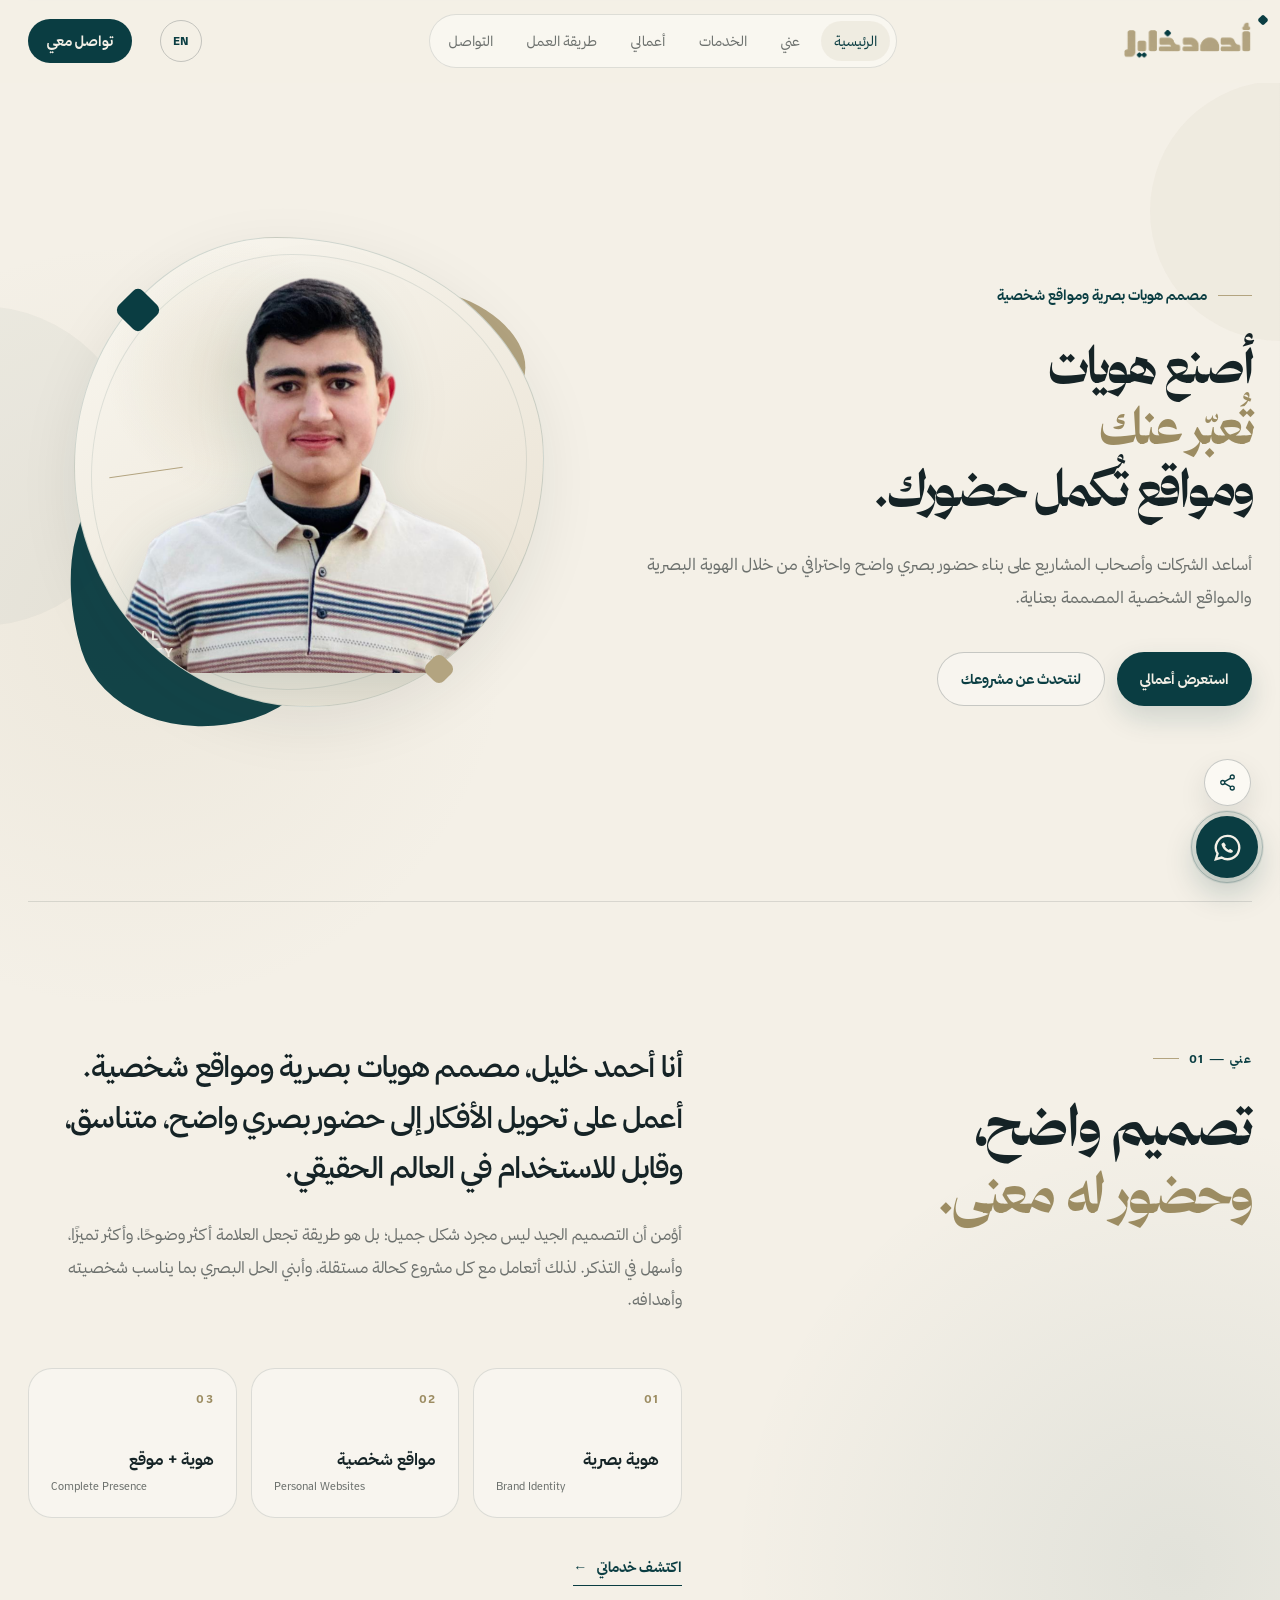
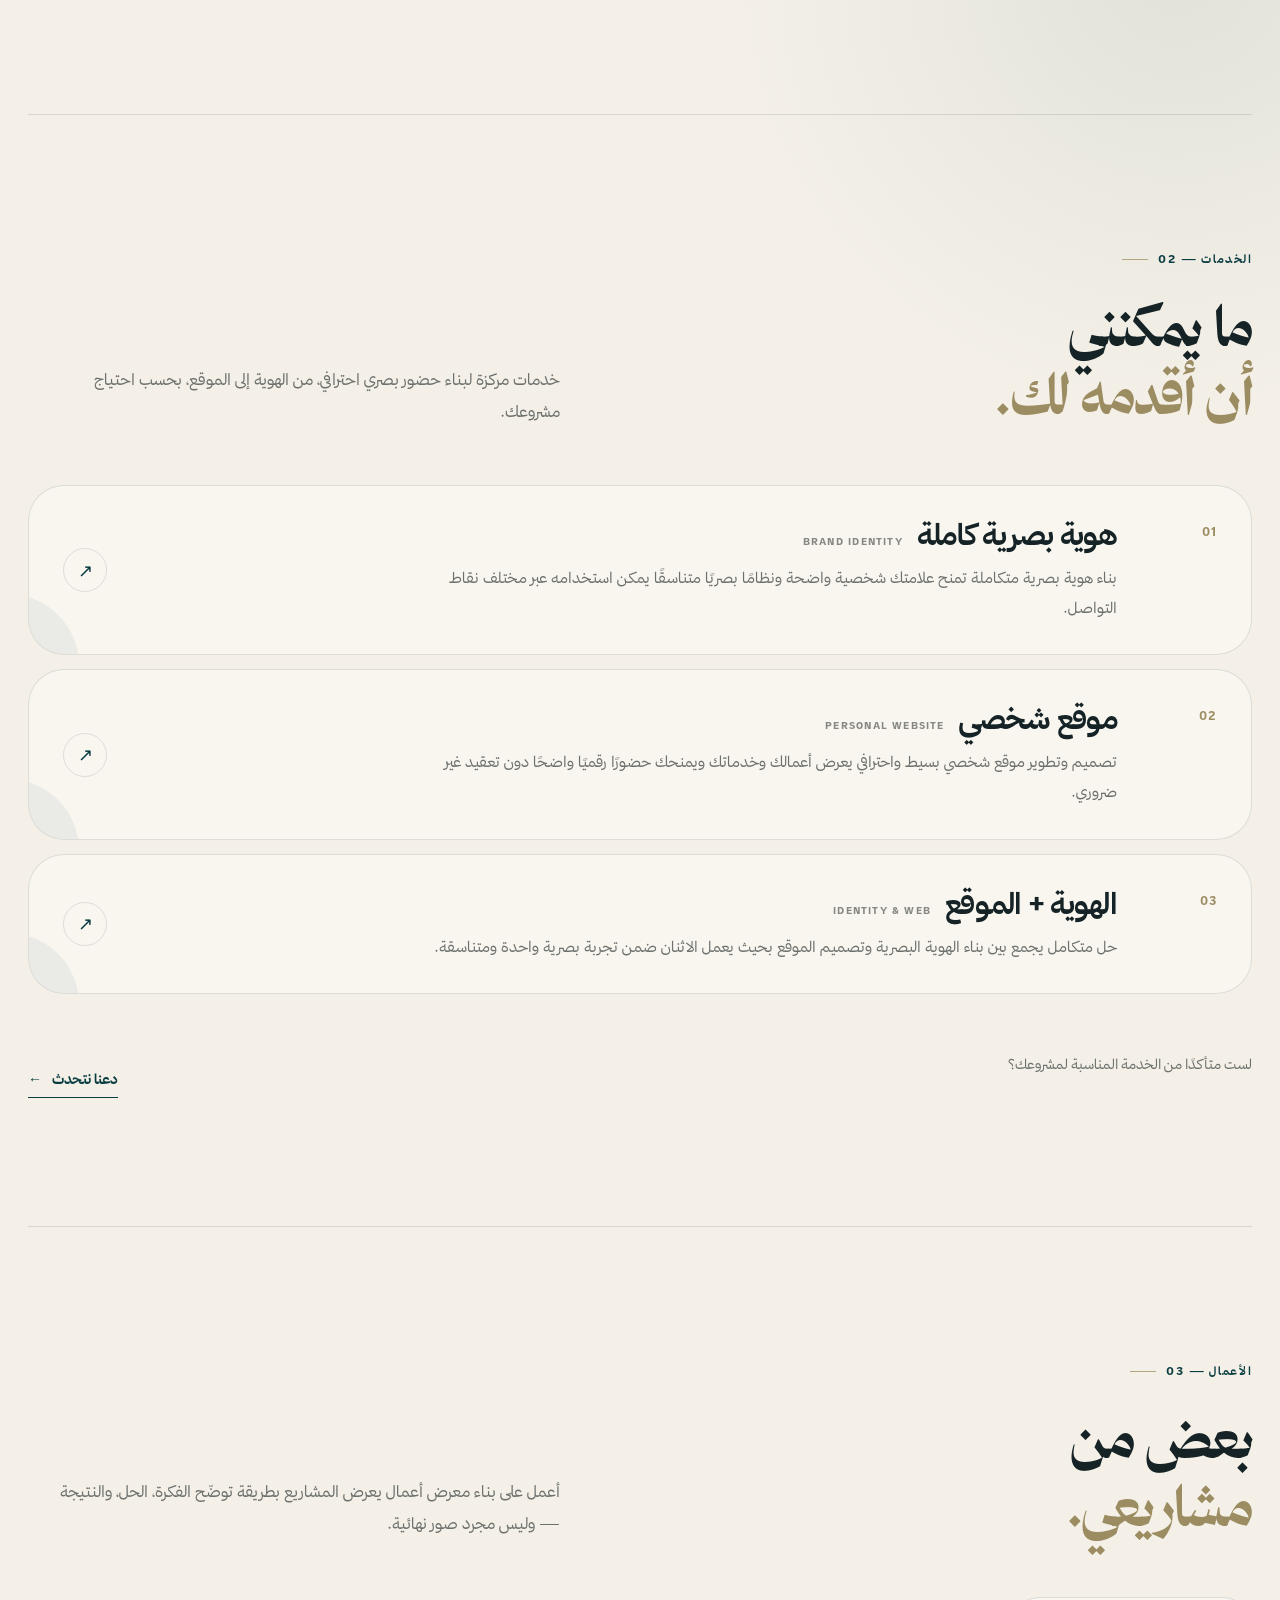
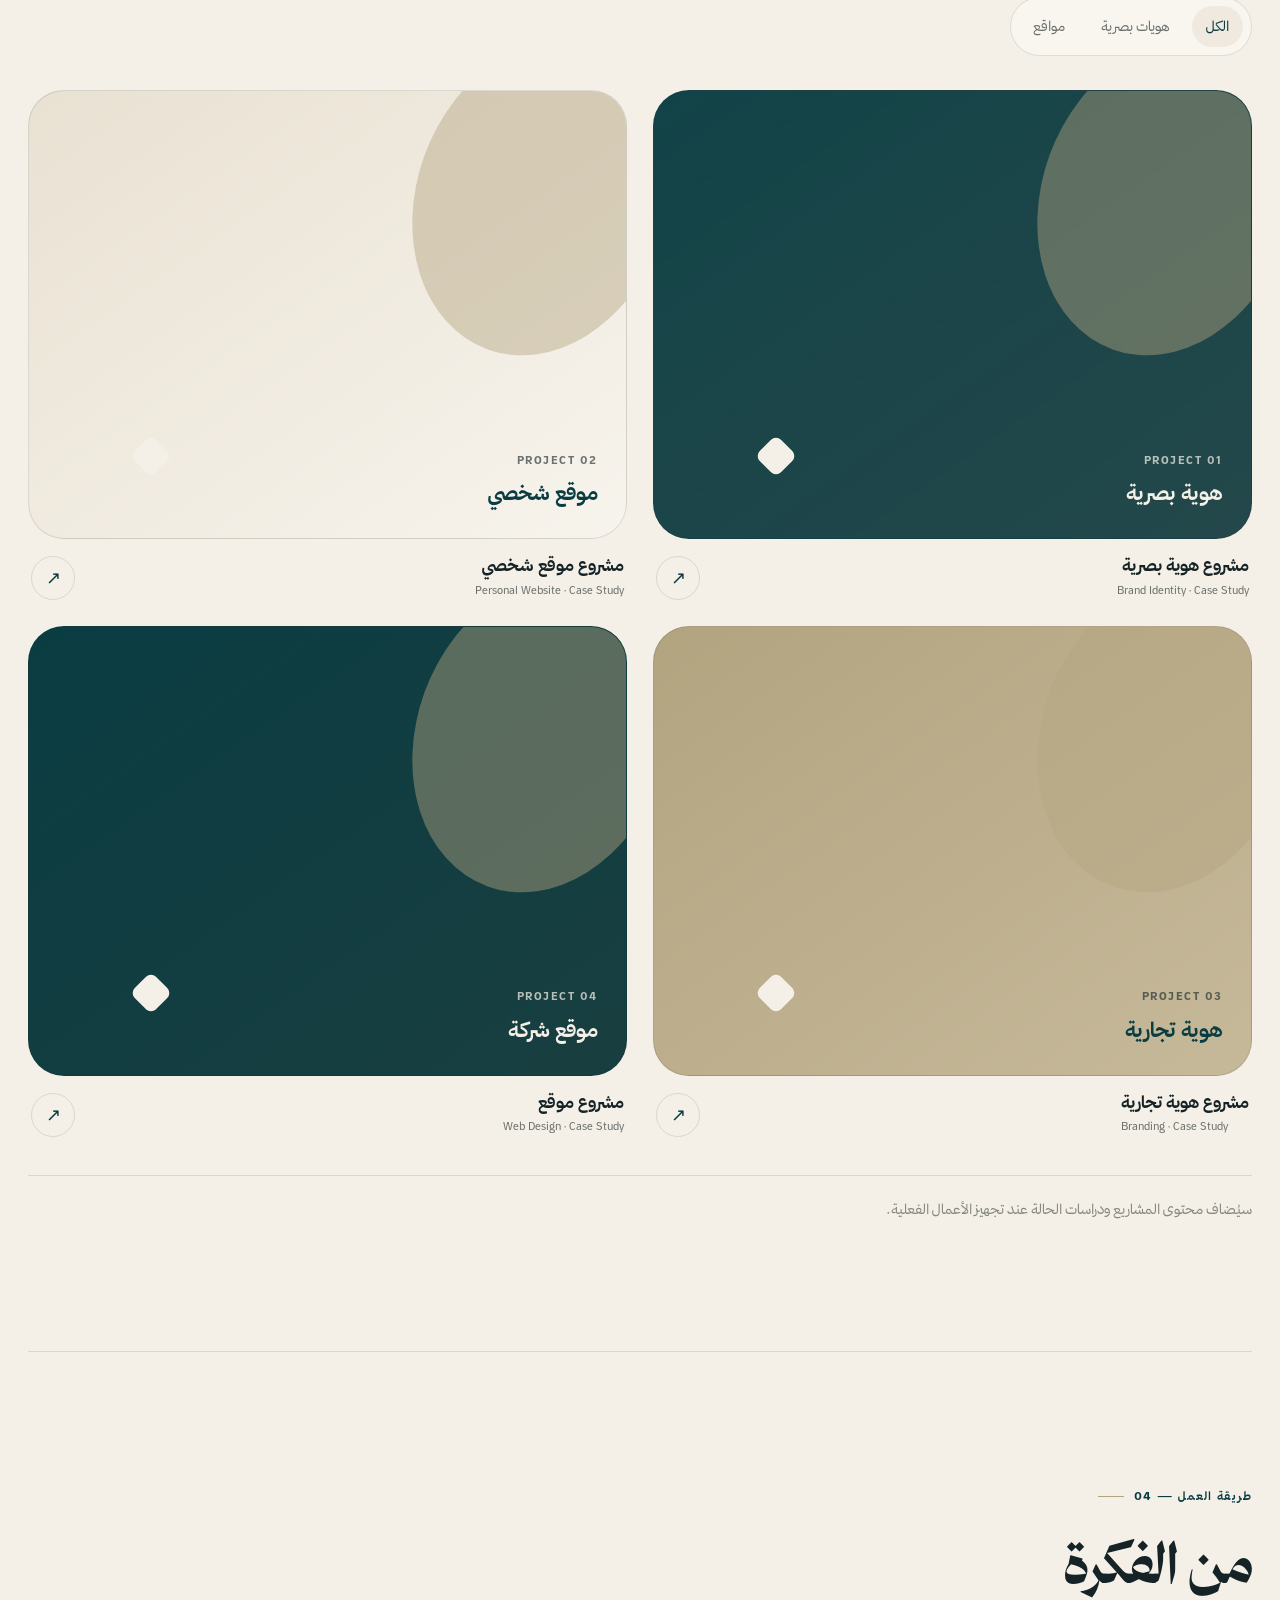
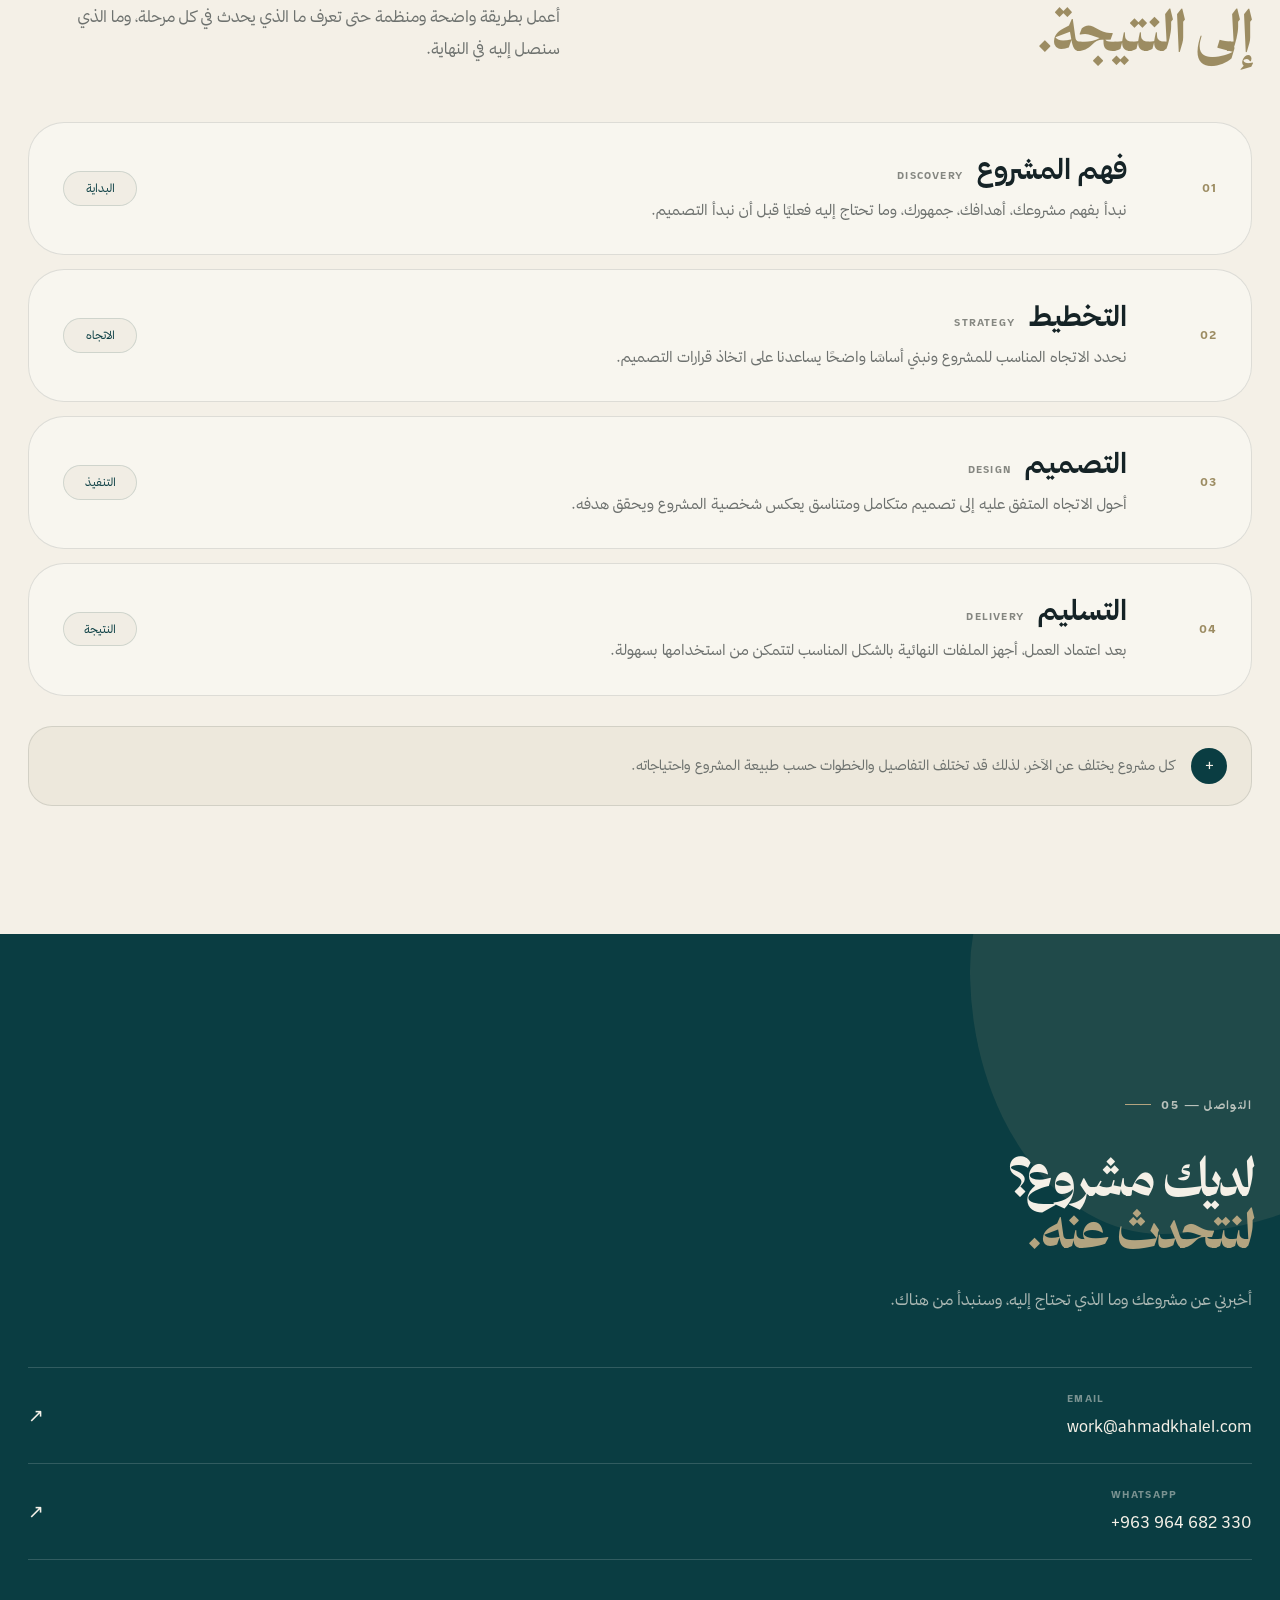
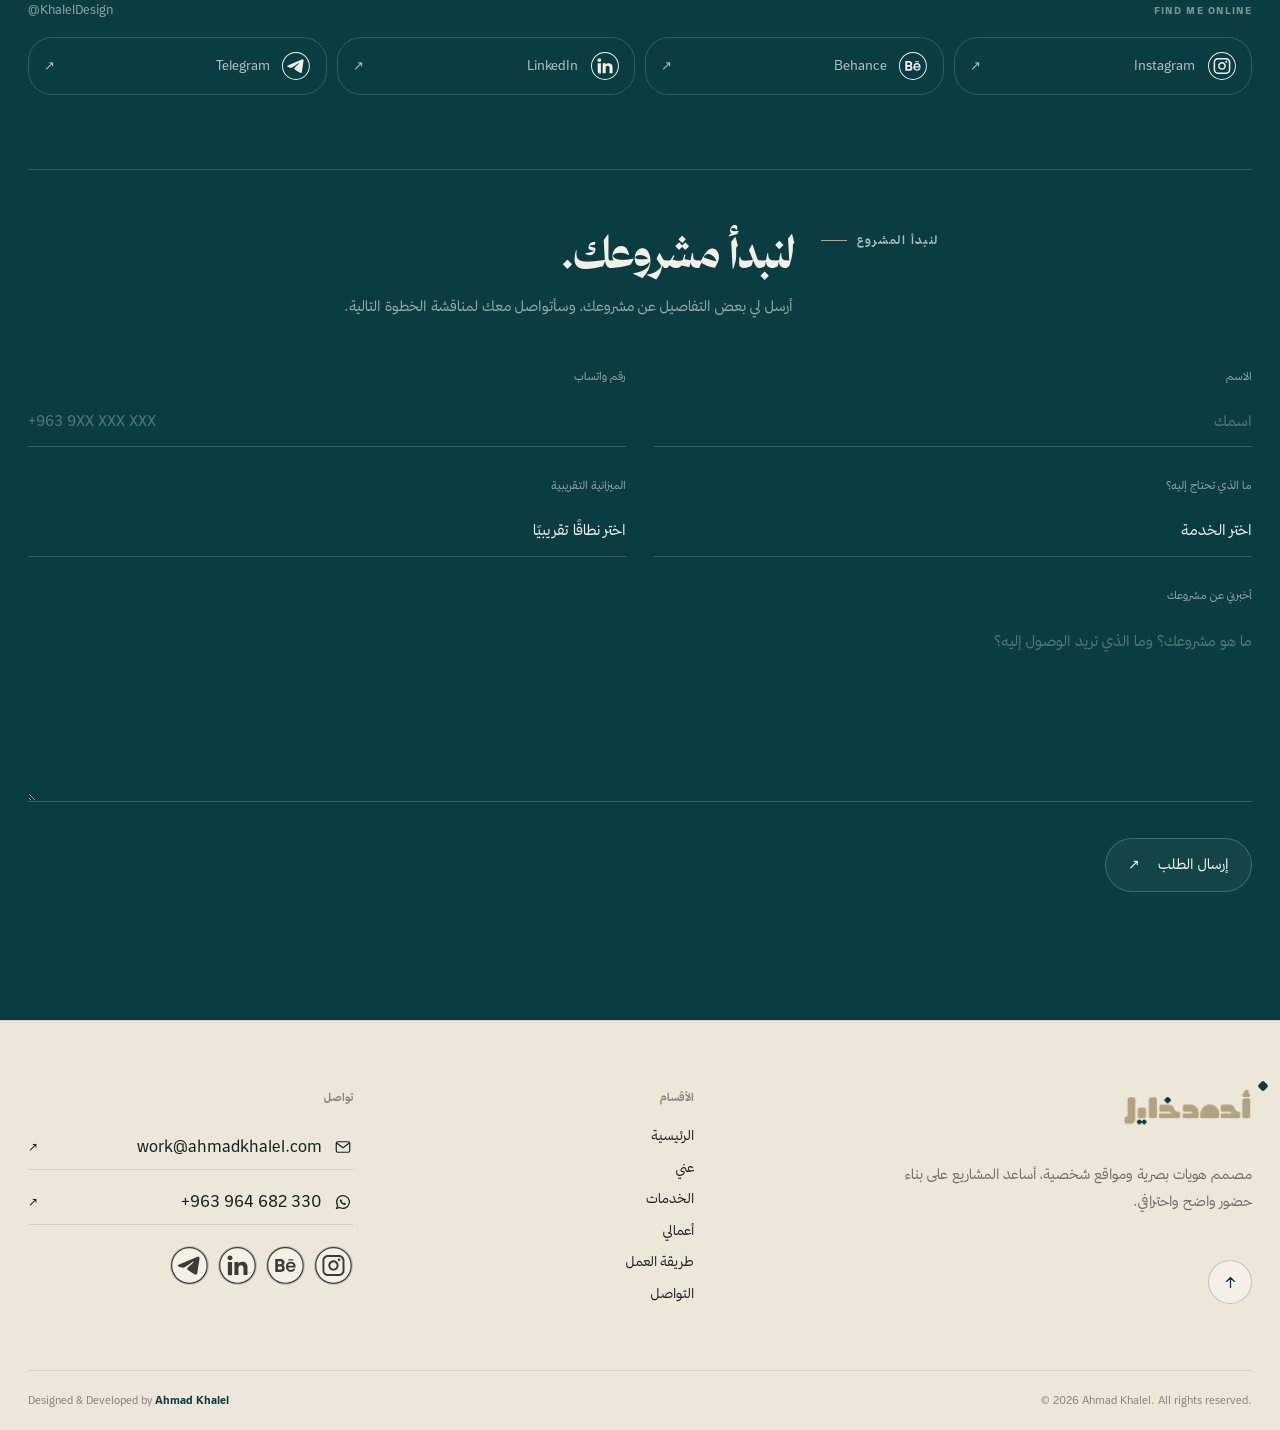
==== commit 11d141e1: "css section-title" ====
--- a/index.html
+++ b/index.html
@@ -309,7 +309,9 @@
                             id="hero-title"
                         >
 
-                            أصنع هويات <span> تُعبّر عنك </span>
+                            أصنع هويات 
+                            
+                            <span> تُعبّر عنك </span>
 
                             ومواقع تُكمل حضورك.
 
--- a/css/base.css
+++ b/css/base.css
@@ -55,7 +55,7 @@
     font-weight: 700;
     max-width: 620px;
     font-size: clamp(2.2rem, 4.4vw, 4.35rem);
-    line-height: 1.03;
+    line-height: 1.2;
     letter-spacing: -0.045em;
 }
 
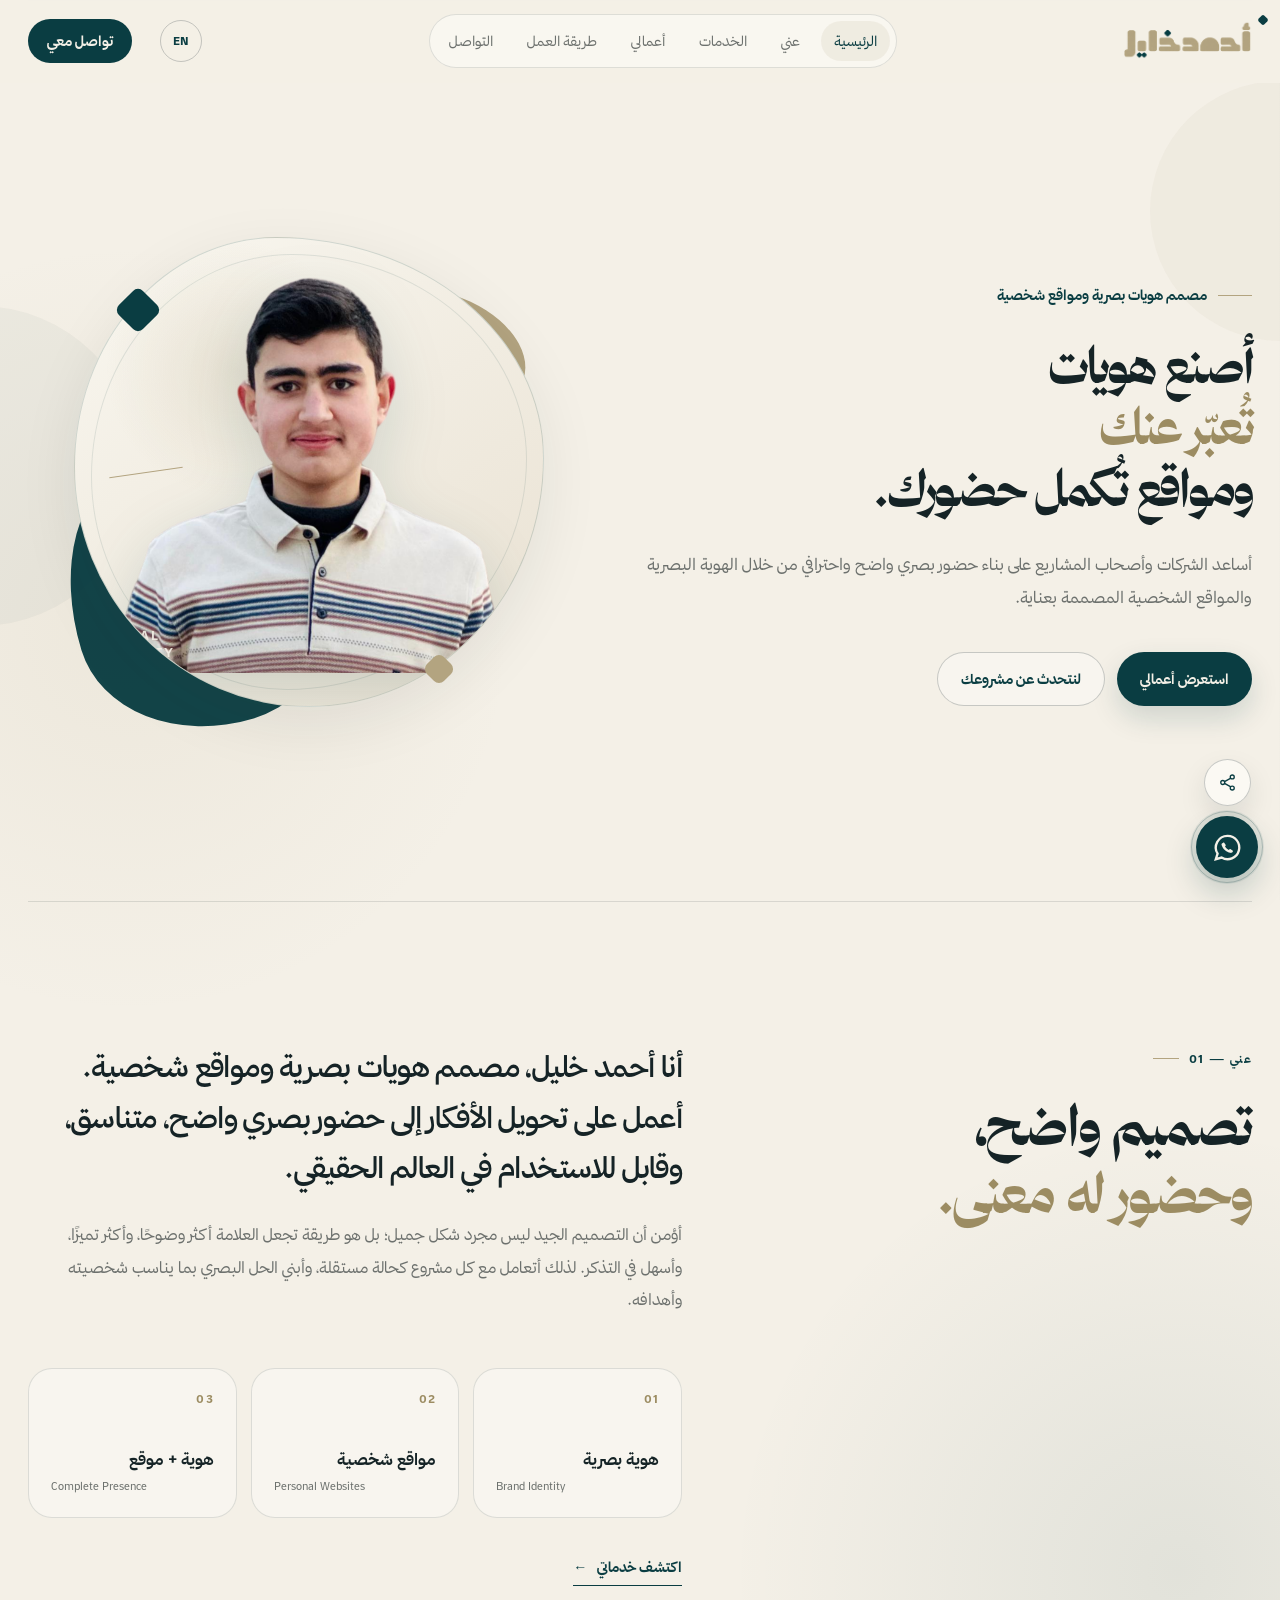
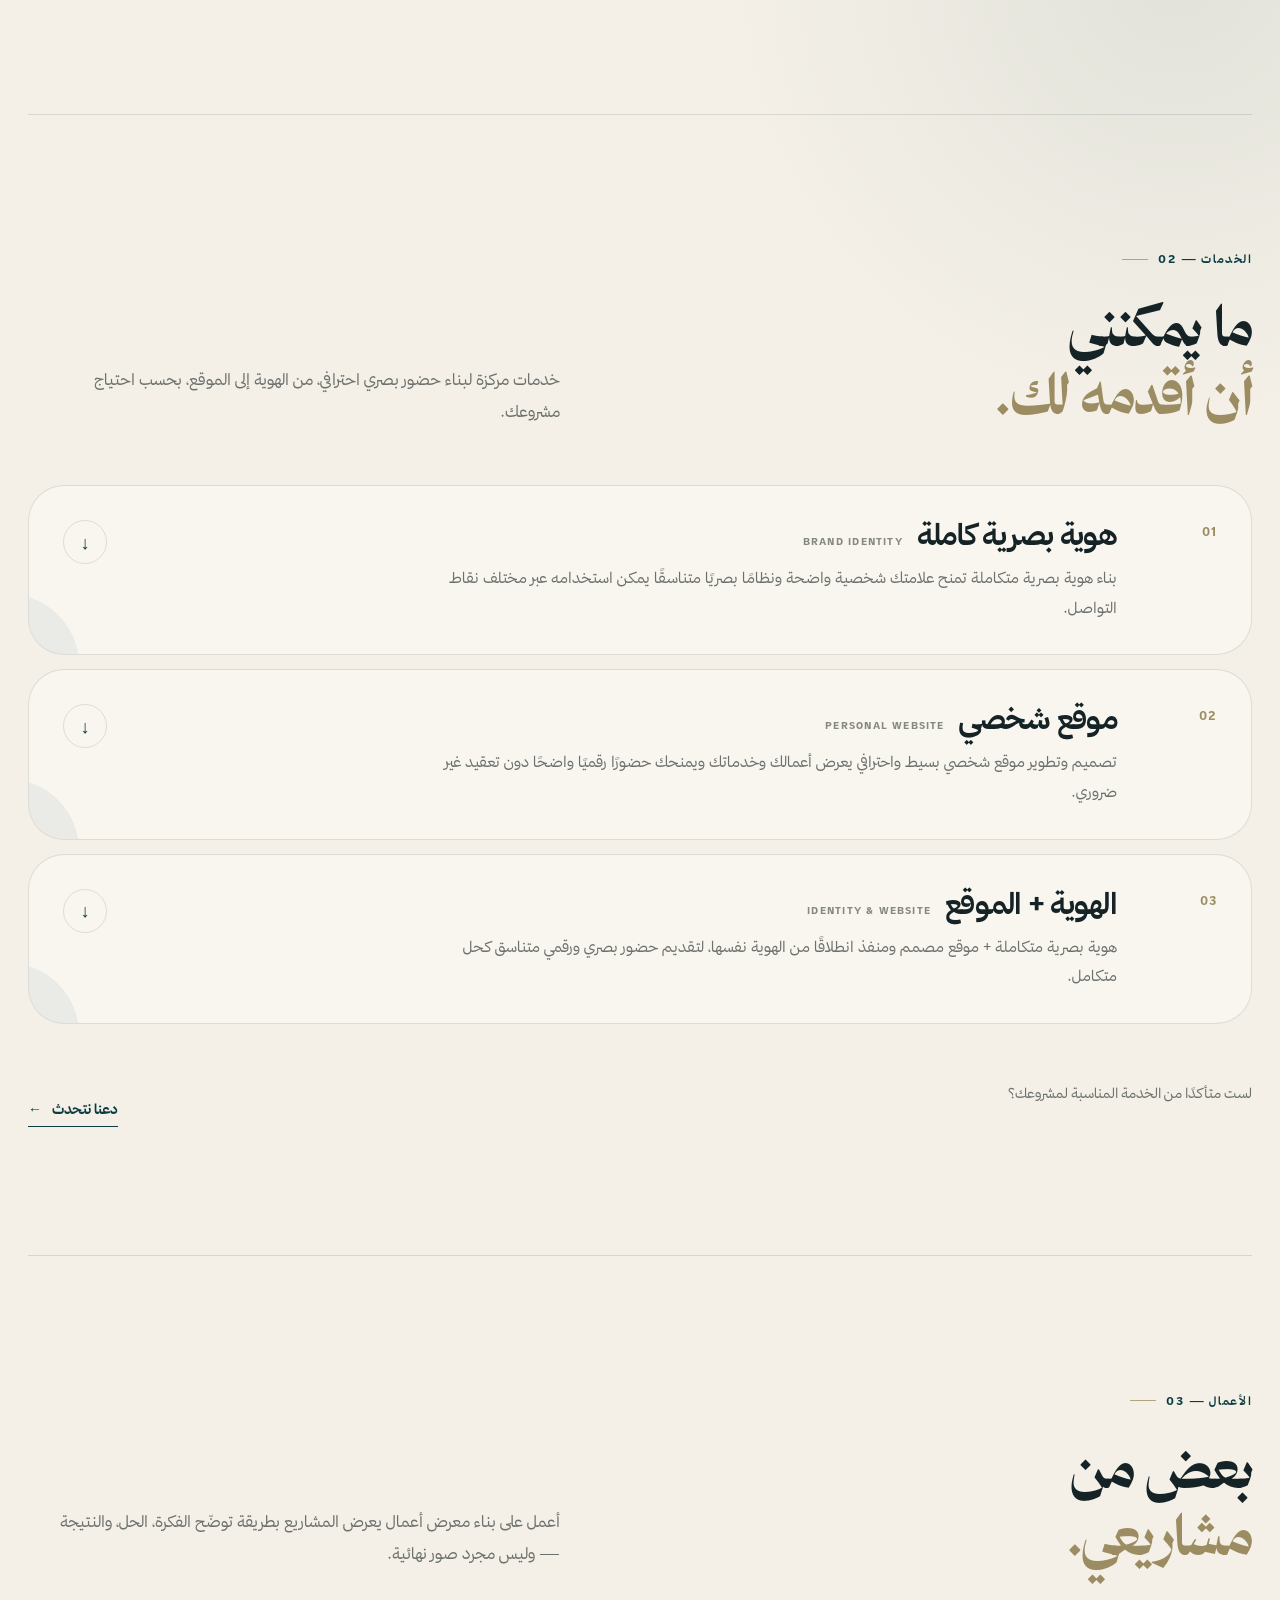
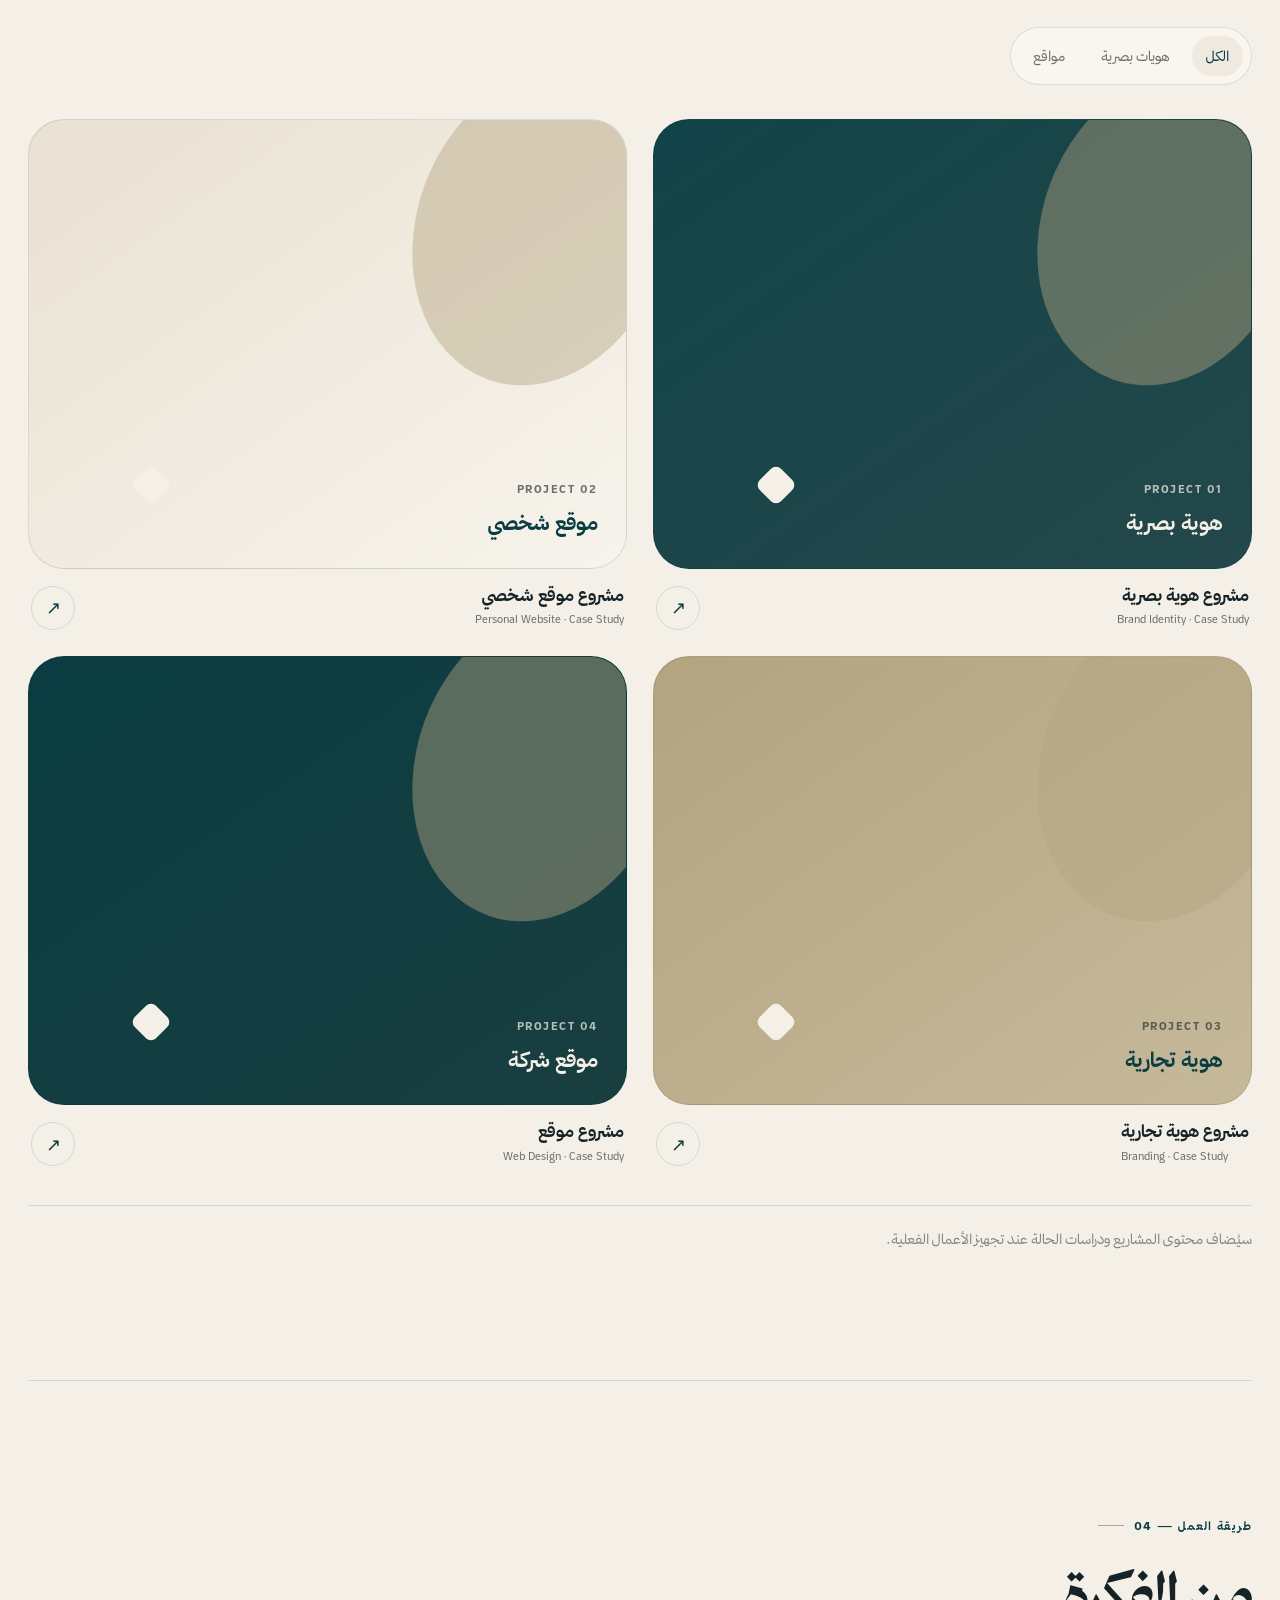
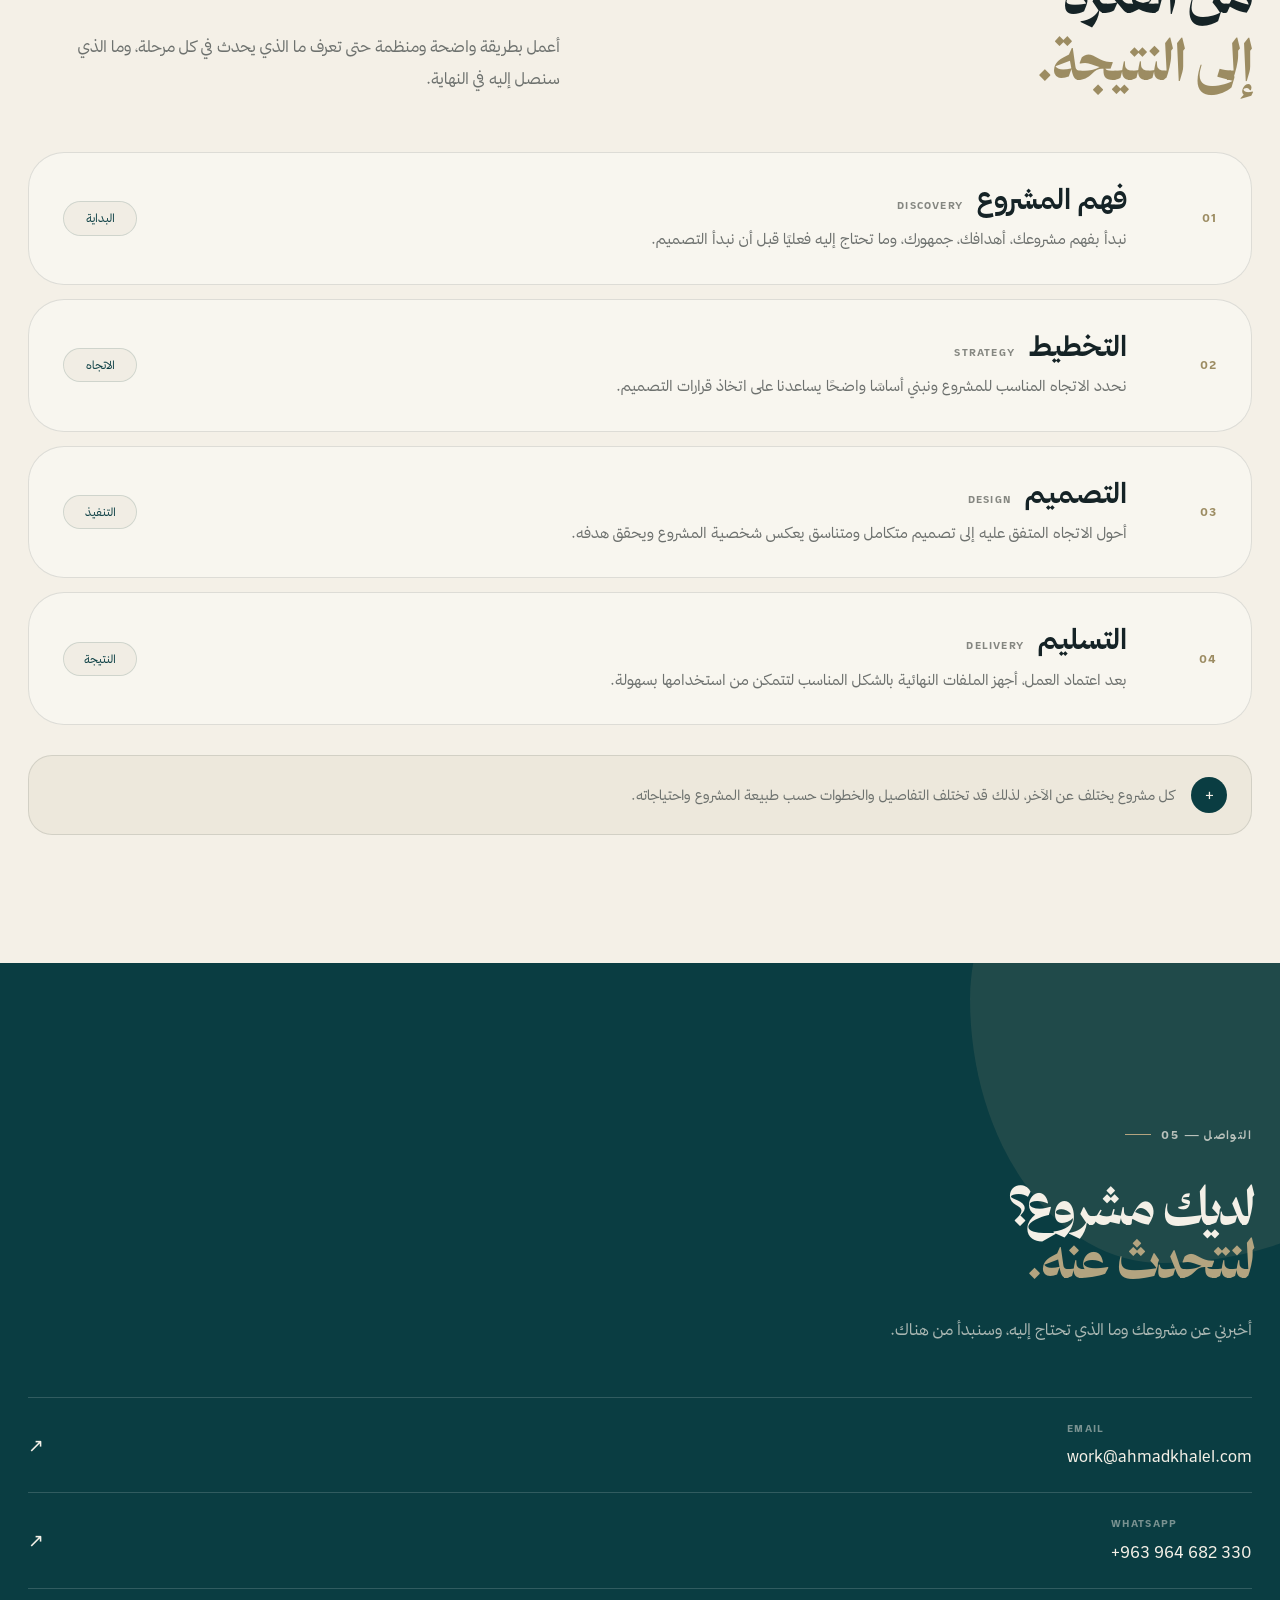
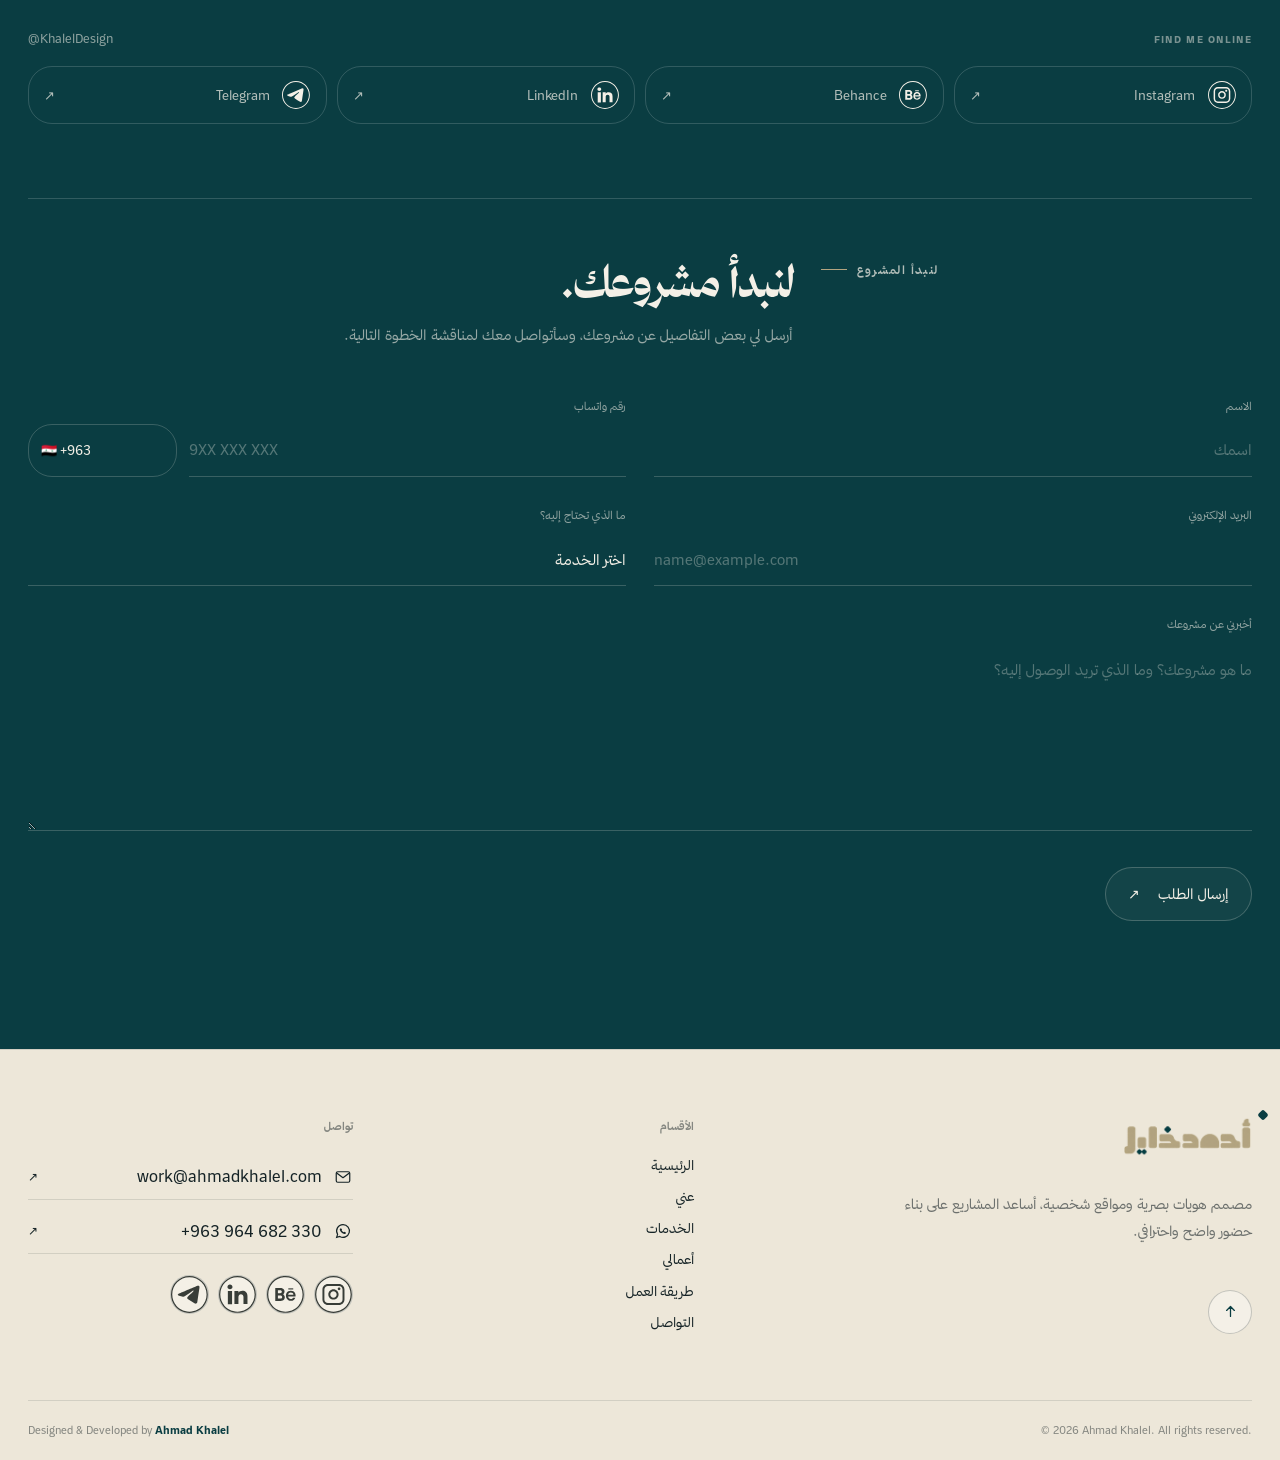
==== commit 408573a0: "3.8" ====
--- a/index.html
+++ b/index.html
@@ -580,7 +580,7 @@
                 <div class="services-list">
 
 
-                    <a href="/service-form/?service=brand-identity" class="service-item brand-card service-link">
+                    <article class="service-item brand-card service-accordion">
 
                         <div class="service-number">
                             01
@@ -603,26 +603,57 @@
 
 
                             <p>
-                                بناء هوية بصرية متكاملة تمنح علامتك
-                                شخصية واضحة ونظامًا بصريًا متناسقًا
-                                يمكن استخدامه عبر مختلف نقاط التواصل.
+                                بناء هوية بصرية متكاملة تمنح علامتك شخصية واضحة
+                                ونظامًا بصريًا متناسقًا يمكن استخدامه عبر مختلف نقاط التواصل.
                             </p>
 
-                        </div>
-
-
-                        <div
-                            class="service-arrow"
-                            aria-hidden="true"
-                        >
-                            ↗
-                        </div>
-
-                    </a>
-
-
-
-                    <a href="/service-form/?service=personal-website" class="service-item brand-card service-link">
+
+                            <div class="service-details" id="service-details-identity" hidden>
+
+                                <div class="service-features">
+                                    <span>فهم المشروع والجمهور</span>
+                                    <span>تحليل المعلومات والاحتياجات</span>
+                                    <span>التوجه الفني | Art Direction</span>
+                                    <span>Moodboard</span>
+                                    <span>تصميم الشعار</span>
+                                    <span>نظام الألوان</span>
+                                    <span>نظام الخطوط</span>
+                                    <span>العناصر والأنماط البصرية</span>
+                                    <span>التطبيقات الأساسية المتفق عليها</span>
+                                    <span>دليل هوية مختصر</span>
+                                    <span>الملفات النهائية والمصدرية المتفق عليها</span>
+                                </div>
+
+                                <div class="service-meta">
+                                    <div>
+                                        <strong>المدة المبدئية</strong>
+                                        <span>2–3 أسابيع، وتُحسب من تاريخ بدء المشروع الفعلي واستلام جميع المواد المطلوبة.</span>
+                                    </div>
+                                    <div>
+                                        <strong>التعديلات</strong>
+                                        <span>جولتان من التعديلات ضمن النطاق المتفق عليه.</span>
+                                    </div>
+                                </div>
+
+                            </div>
+
+                        </div>
+
+
+                        <button
+                            class="service-toggle"
+                            type="button"
+                            aria-expanded="false"
+                            aria-controls="service-details-identity"
+                            aria-label="عرض مميزات الهوية البصرية"
+                        >
+                            <span aria-hidden="true">↓</span>
+                        </button>
+
+                    </article>
+
+
+                    <article class="service-item brand-card service-accordion">
 
                         <div class="service-number">
                             02
@@ -645,26 +676,34 @@
 
 
                             <p>
-                                تصميم وتطوير موقع شخصي بسيط واحترافي
-                                يعرض أعمالك وخدماتك ويمنحك حضورًا رقميًا
-                                واضحًا دون تعقيد غير ضروري.
+                                تصميم وتطوير موقع شخصي بسيط واحترافي يعرض أعمالك وخدماتك
+                                ويمنحك حضورًا رقميًا واضحًا دون تعقيد غير ضروري.
                             </p>
 
-                        </div>
-
-
-                        <div
-                            class="service-arrow"
-                            aria-hidden="true"
-                        >
-                            ↗
-                        </div>
-
-                    </a>
-
-
-
-                    <a href="/service-form/?service=identity-and-web" class="service-item brand-card service-link">
+
+                            <div class="service-details" id="service-details-website" hidden>
+                                <div class="service-details-note">
+                                    تفاصيل نطاق هذه الخدمة وخطوات تنفيذها قيد الدراسة، وسيتم تحديدها في مرحلة لاحقة.
+                                </div>
+                            </div>
+
+                        </div>
+
+
+                        <button
+                            class="service-toggle"
+                            type="button"
+                            aria-expanded="false"
+                            aria-controls="service-details-website"
+                            aria-label="عرض مميزات الموقع الشخصي"
+                        >
+                            <span aria-hidden="true">↓</span>
+                        </button>
+
+                    </article>
+
+
+                    <article class="service-item brand-card service-accordion">
 
                         <div class="service-number">
                             03
@@ -680,29 +719,39 @@
                                 </h3>
 
                                 <span class="service-title-en">
-                                    IDENTITY &amp; WEB
+                                    IDENTITY &amp; WEBSITE
                                 </span>
 
                             </div>
 
 
                             <p>
-                                حل متكامل يجمع بين بناء الهوية البصرية
-                                وتصميم الموقع بحيث يعمل الاثنان ضمن
-                                تجربة بصرية واحدة ومتناسقة.
+                                هوية بصرية متكاملة + موقع مصمم ومنفذ انطلاقًا من الهوية نفسها،
+                                لتقديم حضور بصري ورقمي متناسق كحل متكامل.
                             </p>
 
-                        </div>
-
-
-                        <div
-                            class="service-arrow"
-                            aria-hidden="true"
-                        >
-                            ↗
-                        </div>
-
-                    </a>
+
+                            <div class="service-details" id="service-details-combo" hidden>
+                                <div class="service-details-note">
+                                    <strong>ترتيب المشروع</strong>
+                                    <span>الهوية البصرية أولًا → اعتماد الهوية → الانتقال إلى الموقع.</span>
+                                </div>
+                            </div>
+
+                        </div>
+
+
+                        <button
+                            class="service-toggle"
+                            type="button"
+                            aria-expanded="false"
+                            aria-controls="service-details-combo"
+                            aria-label="عرض تفاصيل الهوية والموقع"
+                        >
+                            <span aria-hidden="true">↓</span>
+                        </button>
+
+                    </article>
 
 
                 </div>
@@ -1427,17 +1476,79 @@
 
                         <div class="form-field">
 
-                            <label for="whatsapp">
+                            <label for="whatsapp-number">
                                 رقم واتساب
                             </label>
 
+                            <div class="whatsapp-field" dir="ltr">
+
+                                <select
+                                    id="whatsapp-country"
+                                    name="whatsapp_country"
+                                    class="whatsapp-country"
+                                    autocomplete="tel-country-code"
+                                    aria-label="رمز الدولة"
+                                    required
+                                >
+                                    <option value="+963" selected>🇸🇾 +963</option>
+                                    <option value="+966">🇸🇦 +966</option>
+                                    <option value="+971">🇦🇪 +971</option>
+                                    <option value="+974">🇶🇦 +974</option>
+                                    <option value="+965">🇰🇼 +965</option>
+                                    <option value="+973">🇧🇭 +973</option>
+                                    <option value="+968">🇴🇲 +968</option>
+                                    <option value="+962">🇯🇴 +962</option>
+                                    <option value="+961">🇱🇧 +961</option>
+                                    <option value="+20">🇪🇬 +20</option>
+                                    <option value="+212">🇲🇦 +212</option>
+                                    <option value="+213">🇩🇿 +213</option>
+                                    <option value="+216">🇹🇳 +216</option>
+                                    <option value="+90">🇹🇷 +90</option>
+                                    <option value="+31">🇳🇱 +31</option>
+                                    <option value="+49">🇩🇪 +49</option>
+                                    <option value="+33">🇫🇷 +33</option>
+                                    <option value="+34">🇪🇸 +34</option>
+                                    <option value="+39">🇮🇹 +39</option>
+                                    <option value="+44">🇬🇧 +44</option>
+                                    <option value="+1">🇺🇸 +1</option>
+                                    <option value="+1">🇨🇦 +1</option>
+                                    <option value="+61">🇦🇺 +61</option>
+                                </select>
+
+                                <input
+                                    type="tel"
+                                    id="whatsapp-number"
+                                    name="whatsapp_number"
+                                    placeholder="9XX XXX XXX"
+                                    autocomplete="tel"
+                                    inputmode="tel"
+                                    dir="ltr"
+                                    required
+                                >
+
+                            </div>
+
+                            <input type="hidden" id="whatsapp" name="whatsapp">
+
+                        </div>
+
+
+
+                        <!-- EMAIL -->
+
+                        <div class="form-field">
+
+                            <label for="email">
+                                البريد الإلكتروني
+                            </label>
+
                             <input
-                                type="tel"
-                                id="whatsapp"
-                                name="whatsapp"
-                                placeholder="+963 9XX XXX XXX"
-                                autocomplete="tel"
-                                inputmode="tel"
+                                type="email"
+                                id="email"
+                                name="email"
+                                placeholder="name@example.com"
+                                autocomplete="email"
+                                inputmode="email"
                                 dir="ltr"
                                 required
                             >
@@ -1490,45 +1601,6 @@
 
 
 
-                        <!-- BUDGET -->
-
-                        <div class="form-field">
-
-                            <label for="budget">
-                                الميزانية التقريبية
-                            </label>
-
-                            <select
-                                id="budget"
-                                name="budget"
-                            >
-
-                                <option
-                                    value=""
-                                    selected
-                                >
-                                    اختر نطاقًا تقريبيًا
-                                </option>
-
-                                <option value="300-600">
-                                    $300 — $600
-                                </option>
-
-                                <option value="600-1000">
-                                    $600 — $1,000
-                                </option>
-
-                                <option value="1000-plus">
-                                    أكثر من $1,000
-                                </option>
-
-                                <option value="not-sure">
-                                    غير محددة حاليًا
-                                </option>
-
-                            </select>
-
-                        </div>
 
 
 
--- a/css/components.css
+++ b/css/components.css
@@ -1231,6 +1231,29 @@
     line-height: 1.8;
 }
 
+.whatsapp-field {
+    display: grid;
+    grid-template-columns: minmax(118px, 0.34fr) minmax(0, 1fr);
+    gap: 12px;
+    align-items: stretch;
+}
+
+.whatsapp-field .whatsapp-country,
+.whatsapp-field input {
+    min-width: 0;
+}
+
+.whatsapp-field .whatsapp-country {
+    padding-inline: 12px;
+    border: 1px solid rgba(244, 240, 231, 0.20);
+    border-radius: var(--radius-md);
+    text-align: left;
+}
+
+.whatsapp-field .whatsapp-country:focus {
+    border-color: var(--color-accent);
+}
+
 .form-submit {
     display: flex;
     justify-content: flex-start;
@@ -1558,3 +1581,171 @@
         transition-duration: 0.01ms !important;
     }
 }
+
+/* =========================================
+   SERVICE DETAILS / ACCORDION
+   ========================================= */
+
+.service-accordion {
+    align-items: start;
+}
+
+.service-accordion .service-main {
+    min-width: 0;
+}
+
+.service-toggle {
+    position: relative;
+    z-index: 2;
+    display: inline-flex;
+    align-items: center;
+    justify-content: center;
+    width: 44px;
+    height: 44px;
+    margin-top: 2px;
+    border: 1px solid var(--color-border);
+    border-radius: 50%;
+    background: transparent;
+    color: var(--color-primary);
+    font-family: var(--font-body);
+    font-size: 1.15rem;
+    cursor: pointer;
+    transition:
+        transform var(--transition-normal),
+        background var(--transition-normal),
+        color var(--transition-normal),
+        border-color var(--transition-normal);
+}
+
+.service-toggle:hover,
+.service-toggle:focus-visible {
+    background: var(--color-primary);
+    color: var(--color-bg);
+    border-color: var(--color-primary);
+    outline: none;
+}
+
+.service-toggle span {
+    display: block;
+    transition: transform var(--transition-normal);
+}
+
+.service-accordion.is-open .service-toggle span {
+    transform: rotate(180deg);
+}
+
+.service-accordion.is-open {
+    border-color: rgba(10, 61, 66, 0.18);
+    background: var(--color-surface);
+}
+
+.service-details {
+    margin-top: 24px;
+    padding-top: 22px;
+    border-top: 1px solid var(--color-border);
+    animation: serviceDetailsIn 360ms cubic-bezier(0.22, 1, 0.36, 1);
+}
+
+.service-features {
+    display: grid;
+    grid-template-columns: repeat(2, minmax(0, 1fr));
+    gap: 10px 24px;
+}
+
+.service-features span {
+    position: relative;
+    padding-inline-start: 16px;
+    color: var(--color-text-muted);
+    font-size: 0.9rem;
+    line-height: 1.75;
+}
+
+.service-features span::before {
+    content: "";
+    position: absolute;
+    top: 0.72em;
+    inset-inline-start: 0;
+    width: 5px;
+    height: 5px;
+    border-radius: 50%;
+    background: var(--color-accent-deep);
+}
+
+.service-meta {
+    display: grid;
+    grid-template-columns: repeat(2, minmax(0, 1fr));
+    gap: 18px 28px;
+    margin-top: 22px;
+}
+
+.service-meta > div,
+.service-details-note {
+    display: flex;
+    flex-direction: column;
+    gap: 6px;
+}
+
+.service-meta strong,
+.service-details-note strong {
+    color: var(--color-primary);
+    font-size: 0.8rem;
+}
+
+.service-meta span,
+.service-details-note span {
+    color: var(--color-text-muted);
+    font-size: 0.84rem;
+    line-height: 1.8;
+}
+
+.service-details-note {
+    max-width: 720px;
+}
+
+@keyframes serviceDetailsIn {
+    from {
+        opacity: 0;
+        transform: translateY(-6px);
+    }
+    to {
+        opacity: 1;
+        transform: translateY(0);
+    }
+}
+
+@media (max-width: 768px) {
+    .service-features,
+    .service-meta {
+        grid-template-columns: 1fr;
+    }
+}
+
+.whatsapp-field .whatsapp-country {
+    border-bottom: 1px solid rgba(244, 240, 231, 0.20);
+    color: var(--color-bg);
+    background: transparent;
+    font-family: inherit;
+    font-size: 0.82rem;
+    outline: none;
+}
+
+.whatsapp-field .whatsapp-country option {
+    color: var(--color-text);
+    background: var(--color-surface);
+}
+
+.whatsapp-field .whatsapp-country:focus-visible {
+    outline: 1px solid var(--color-accent);
+    outline-offset: 2px;
+}
+
+@media (max-width: 560px) {
+    .whatsapp-field {
+        grid-template-columns: minmax(96px, 0.42fr) minmax(0, 1fr);
+    }
+
+    .whatsapp-field .whatsapp-country {
+        padding-inline: 8px;
+        font-size: 0.76rem;
+    }
+}
--- a/css/responsive.css
+++ b/css/responsive.css
@@ -253,7 +253,7 @@
     }
 
     .social-links {
-        grid-template-columns: repeat(4, minmax(0, 1fr));
+        grid-template-columns: repeat(2, minmax(0, 1fr));
         gap: 8px;
     }
 
@@ -281,6 +281,11 @@
     .contact-form {
         grid-template-columns: 1fr;
         gap: 25px;
+    }
+
+    .whatsapp-field {
+        grid-template-columns: minmax(104px, 0.38fr) minmax(0, 1fr);
+        gap: 9px;
     }
 
     .form-field-full,
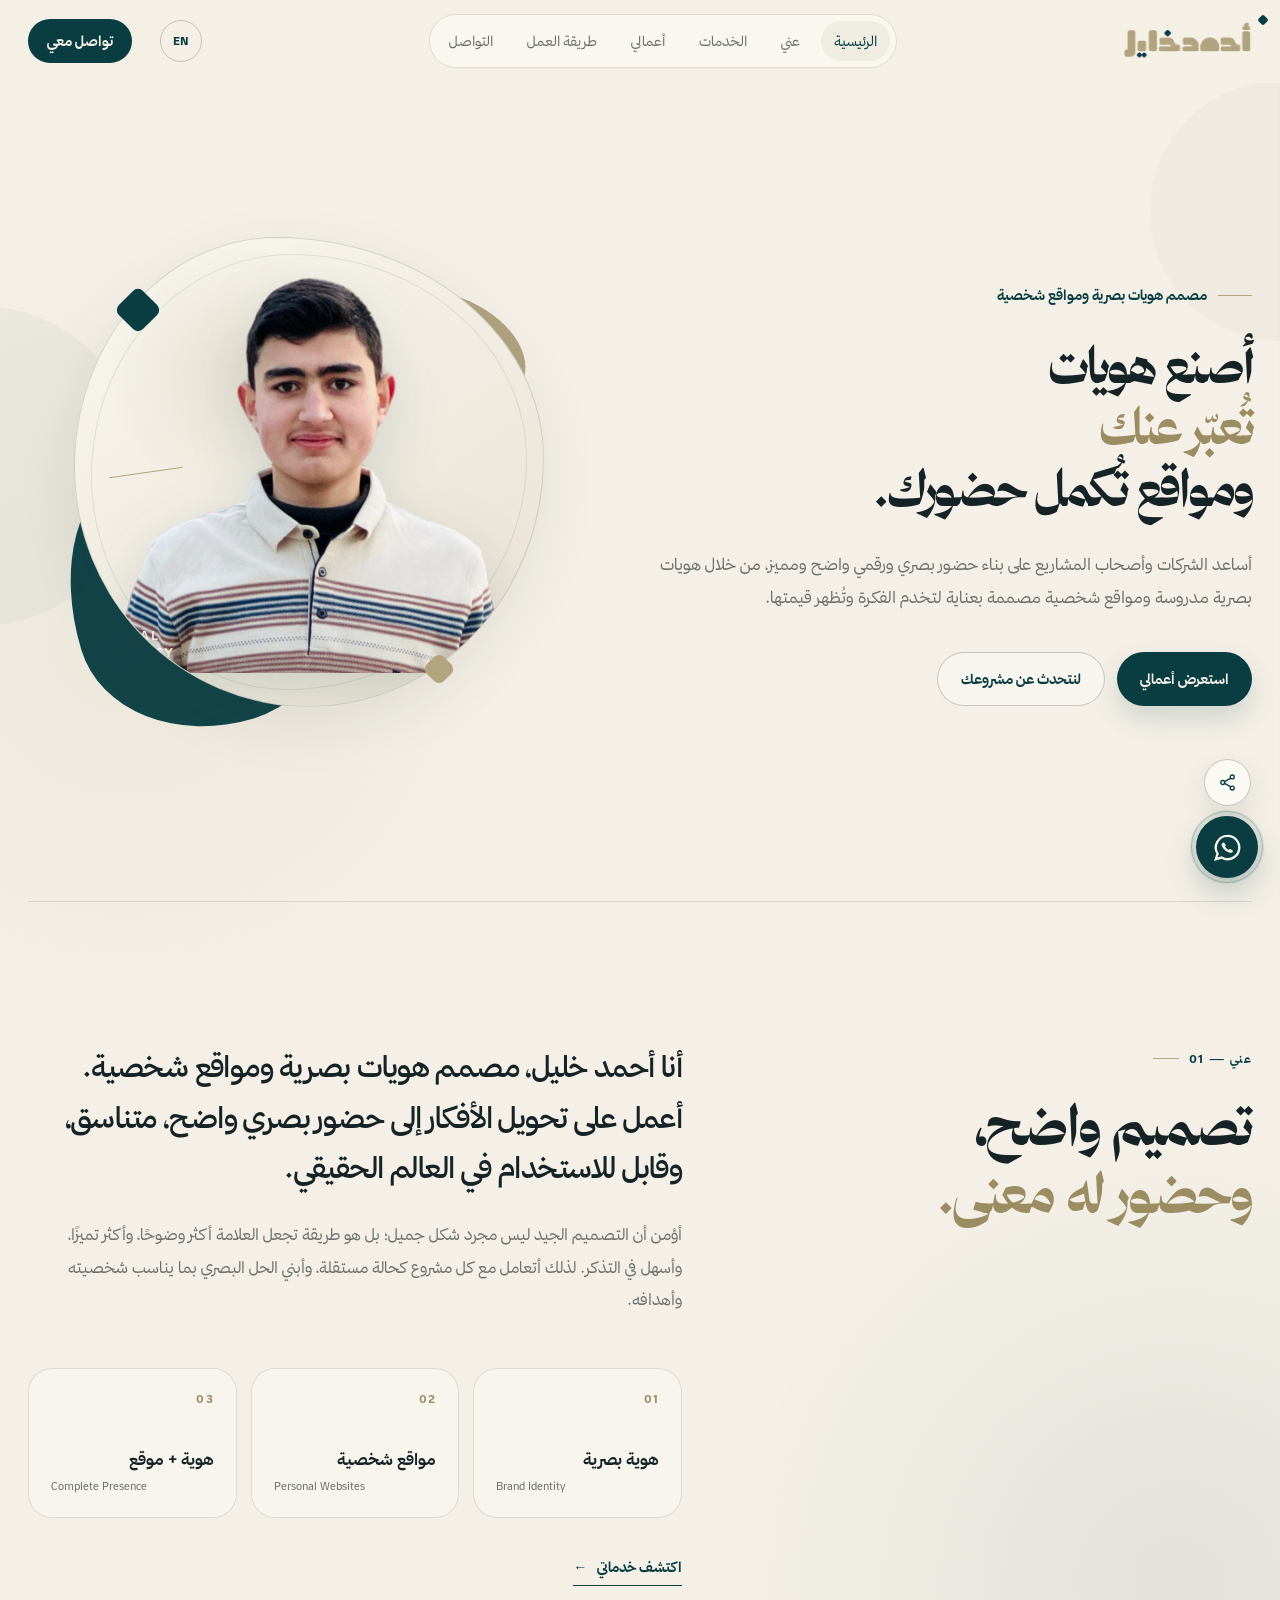
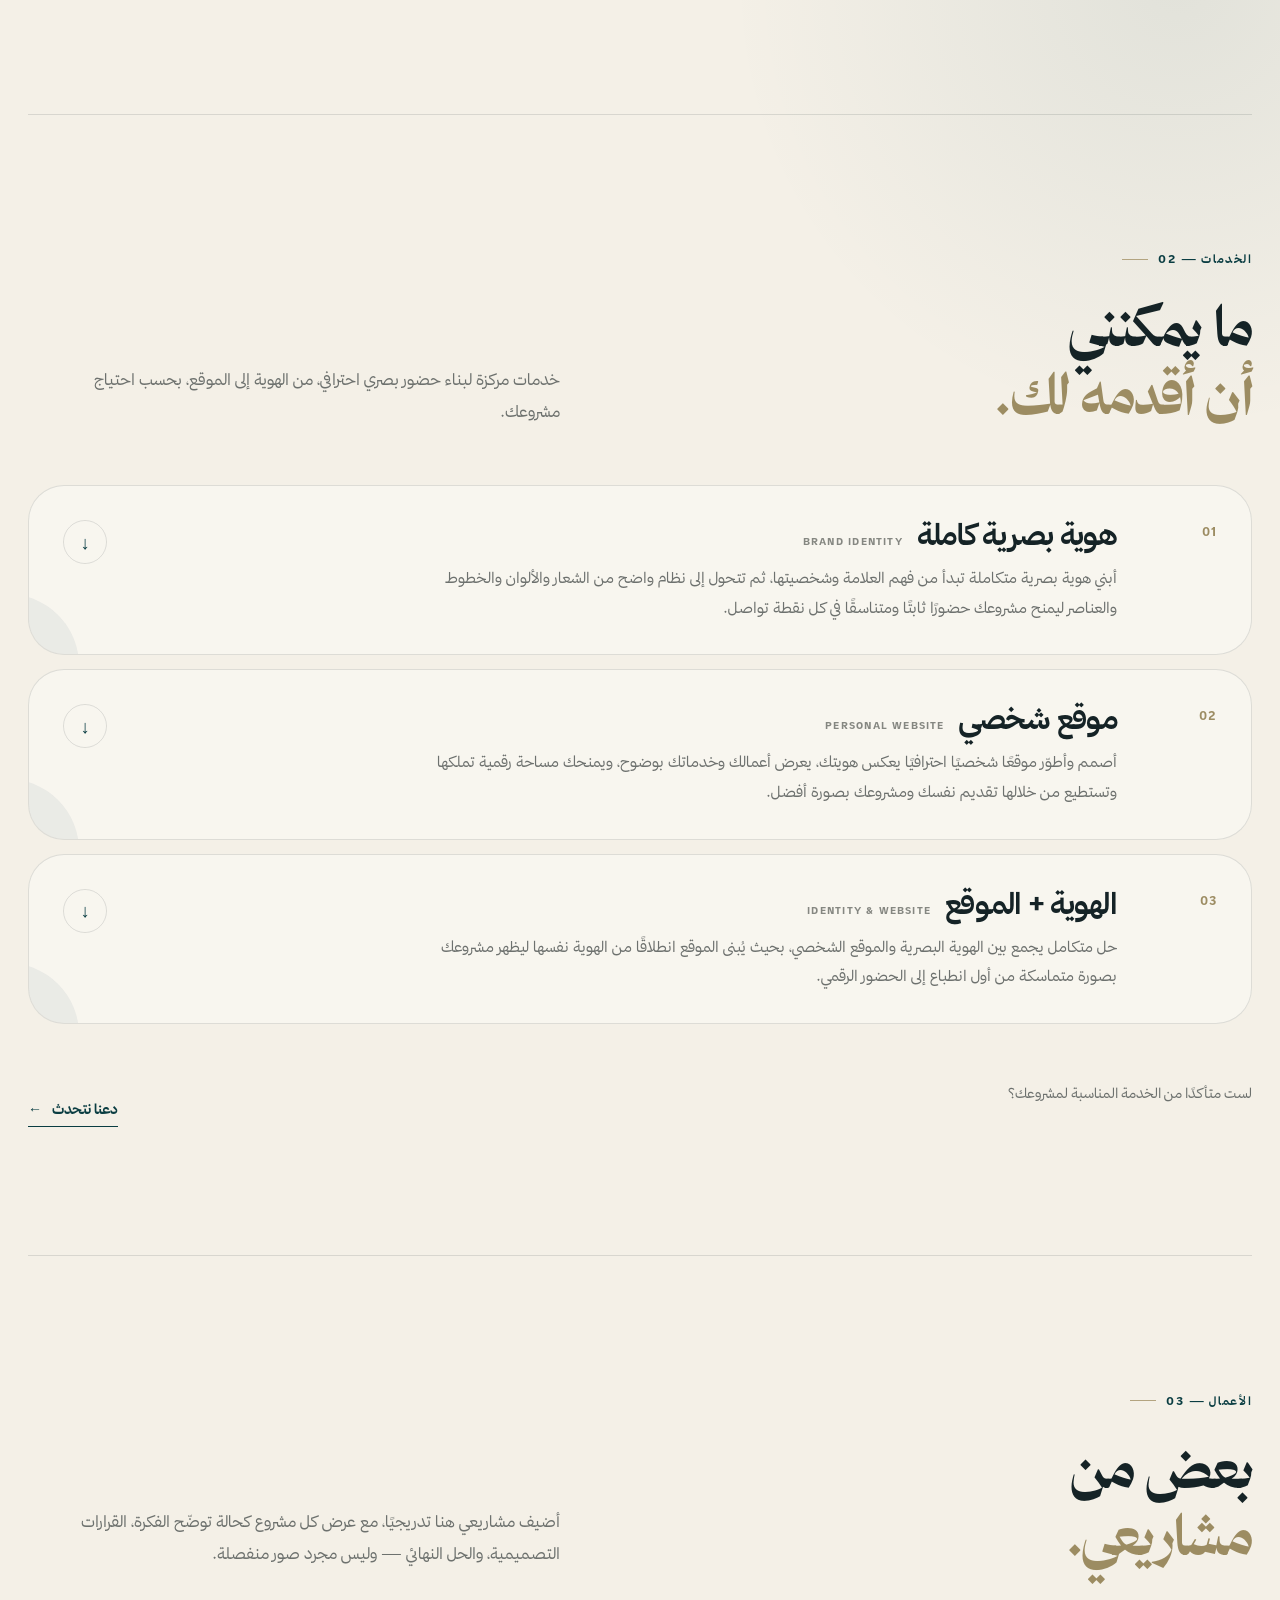
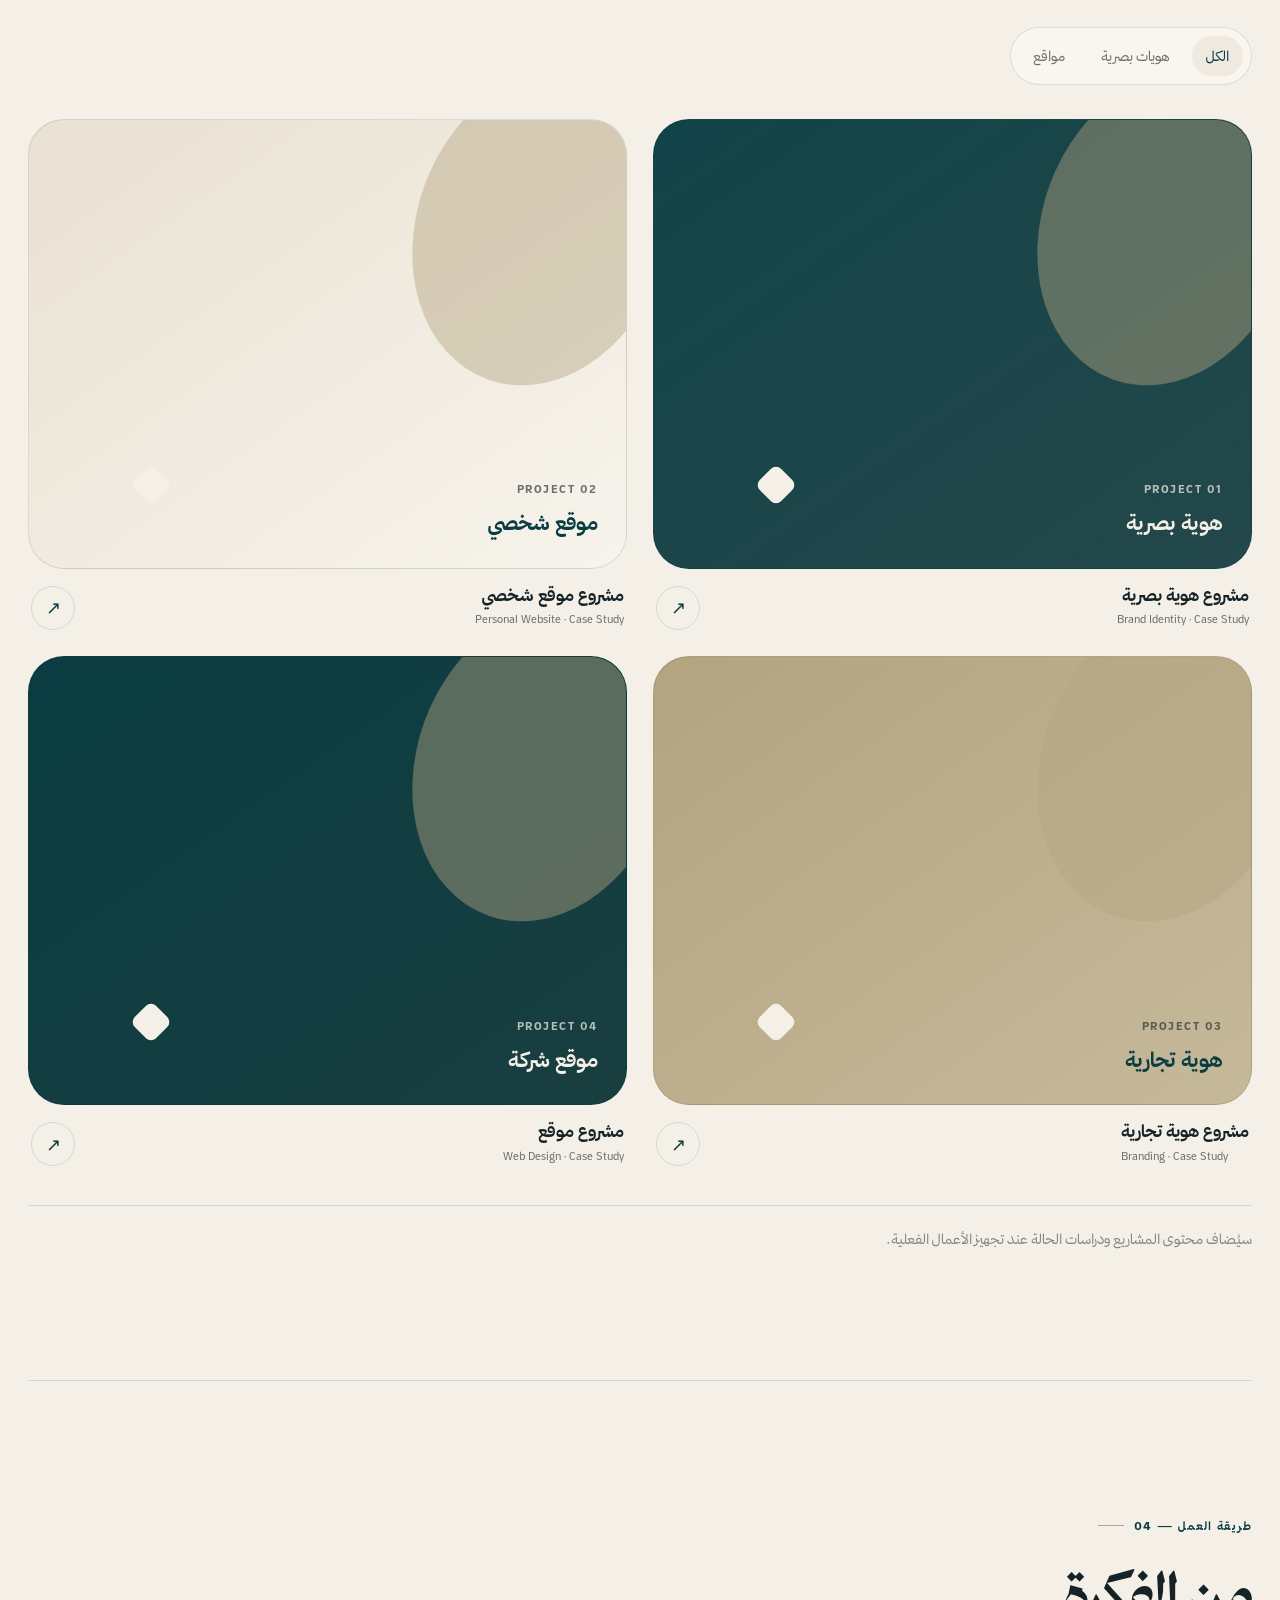
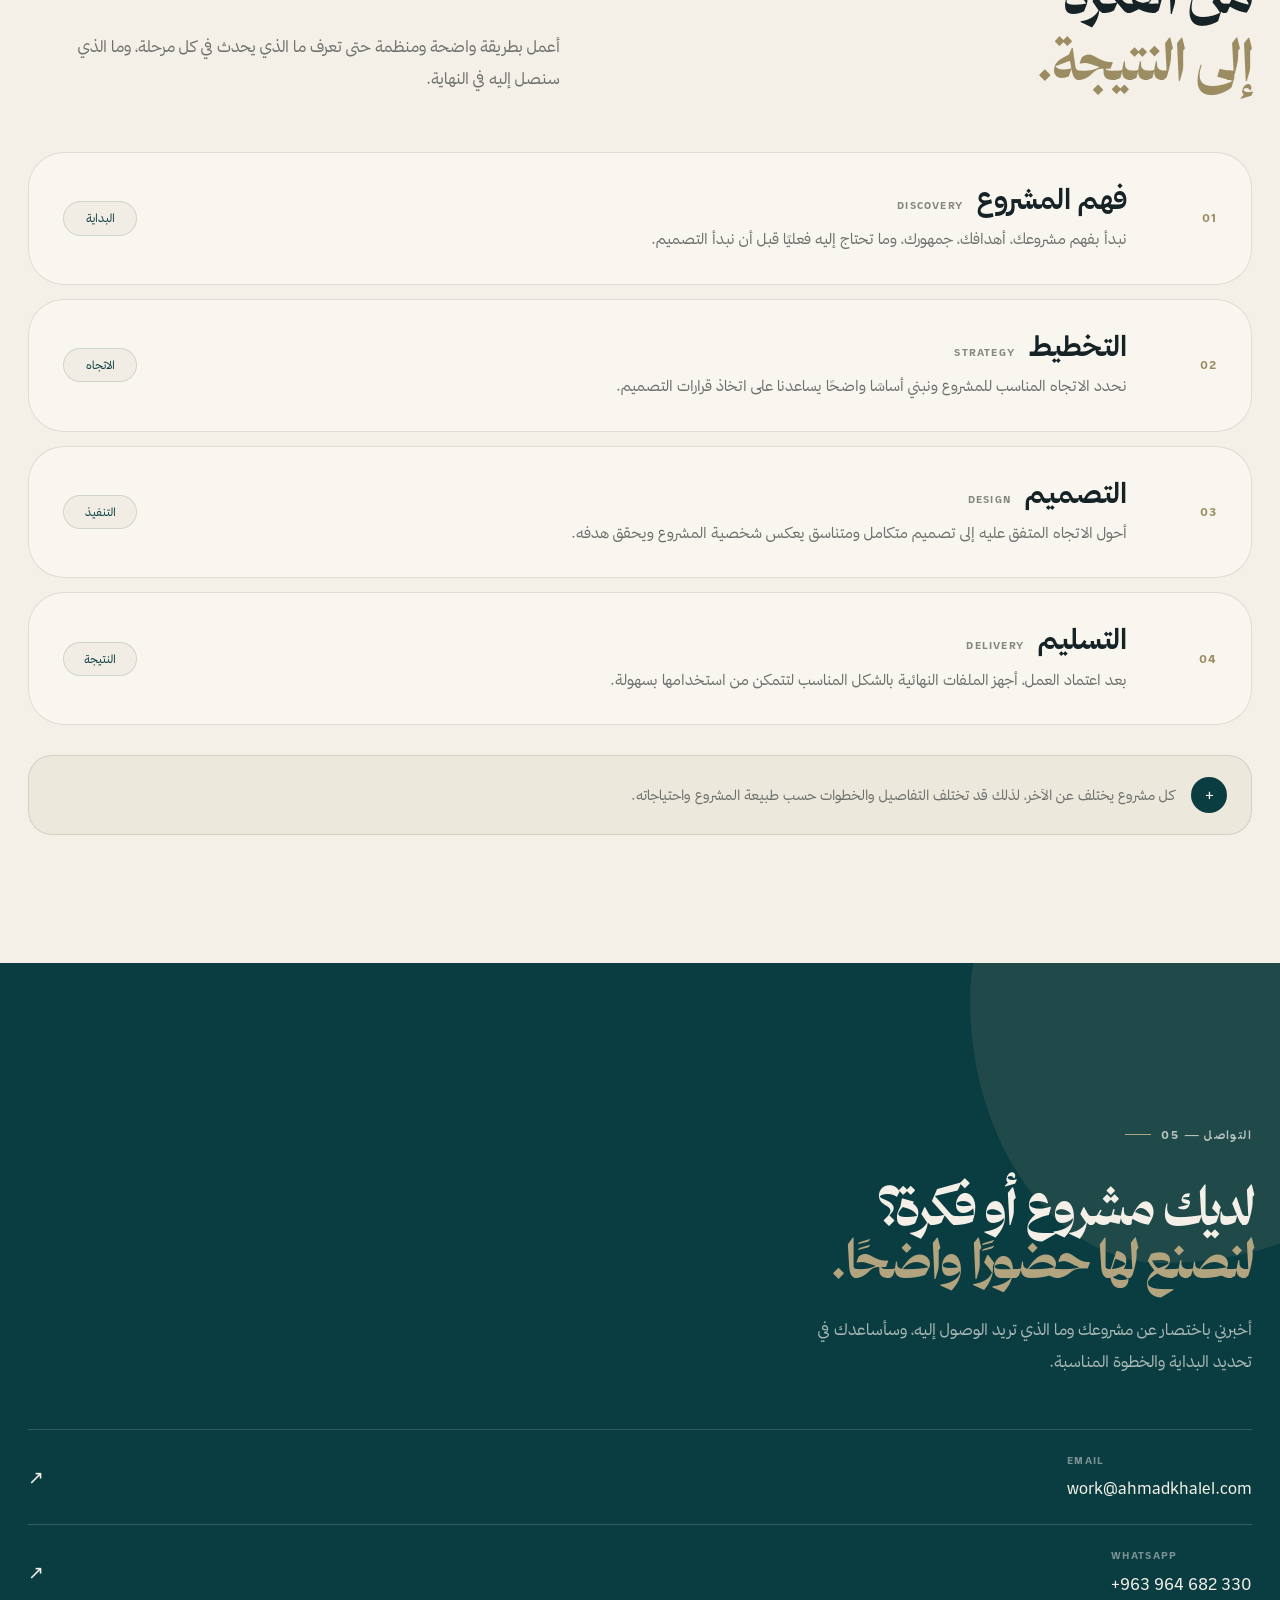
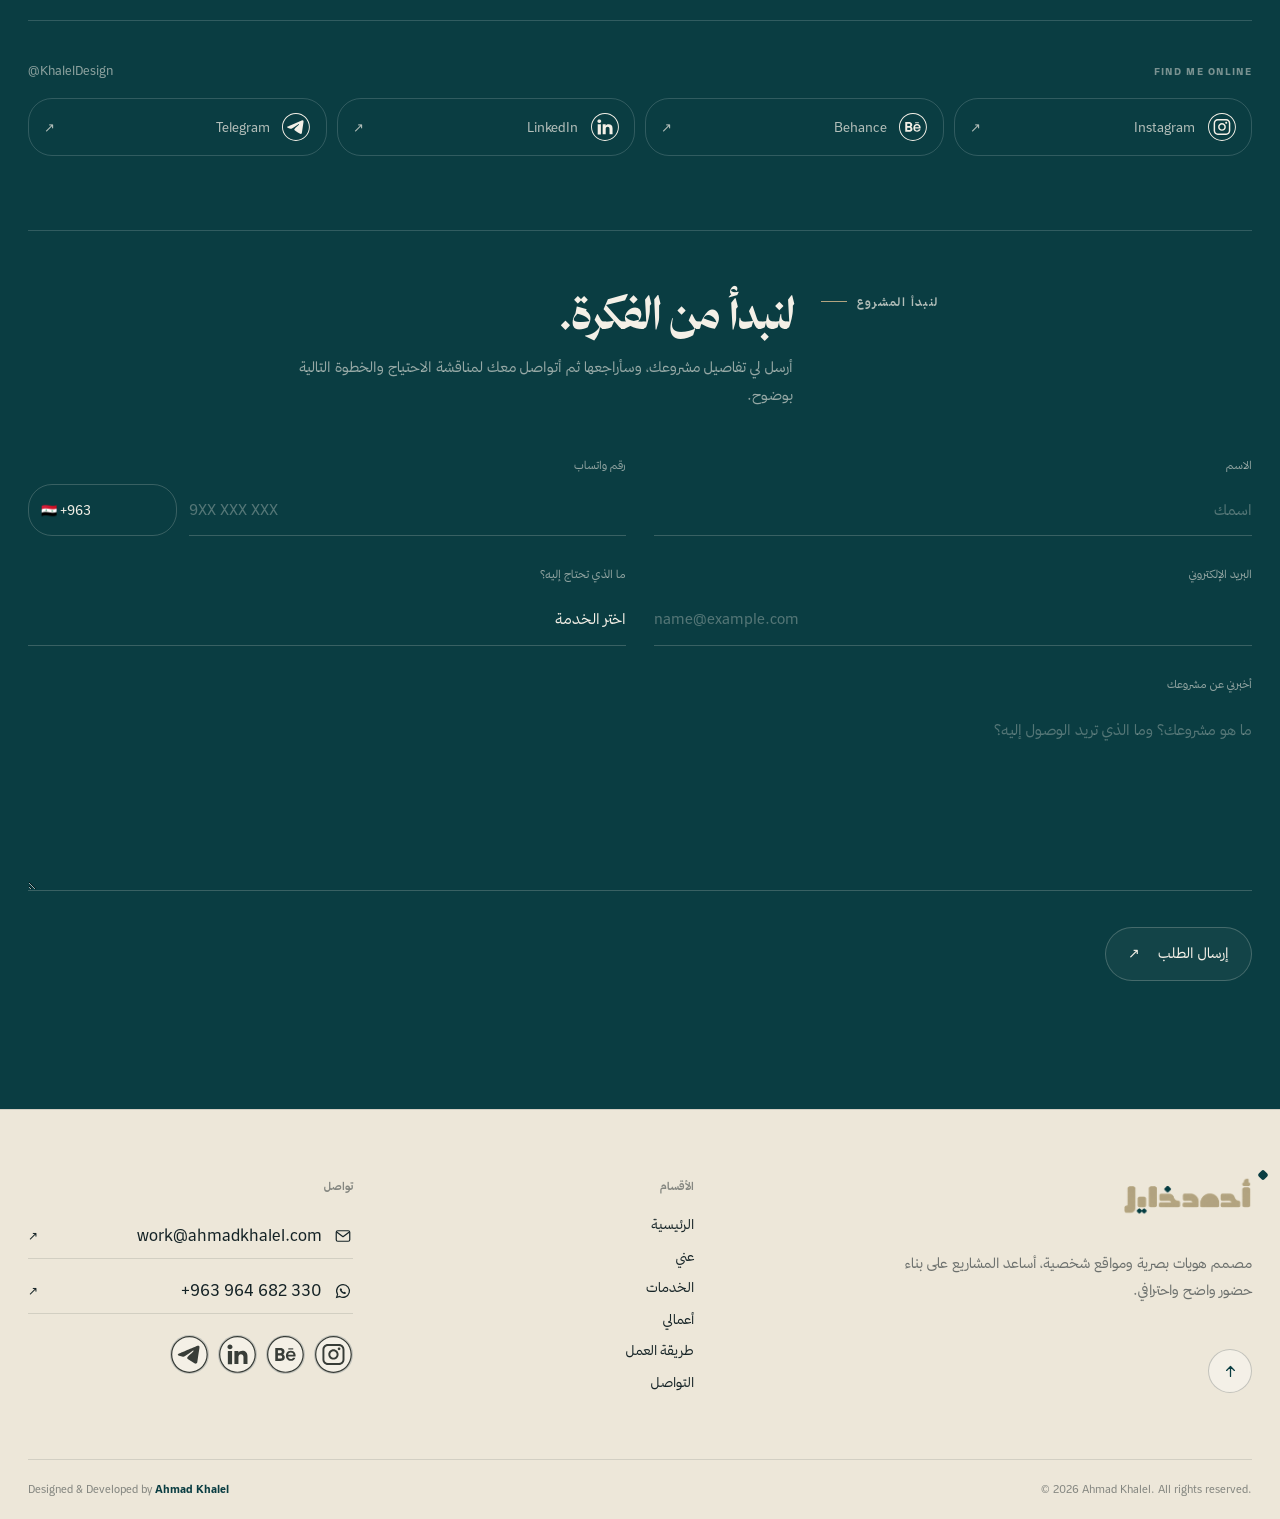
==== commit 92023c39: "5.4" ====
--- a/index.html
+++ b/index.html
@@ -319,9 +319,9 @@
 
 
                         <p class="hero-description">
-                            أساعد الشركات وأصحاب المشاريع على بناء حضور بصري
-                            واضح واحترافي من خلال الهوية البصرية والمواقع
-                            الشخصية المصممة بعناية.
+                            أساعد الشركات وأصحاب المشاريع على بناء حضور بصري ورقمي
+                            واضح ومميز، من خلال هويات بصرية مدروسة ومواقع شخصية
+                            مصممة بعناية لتخدم الفكرة وتُظهر قيمتها.
                         </p>
 
 
@@ -603,8 +603,9 @@
 
 
                             <p>
-                                بناء هوية بصرية متكاملة تمنح علامتك شخصية واضحة
-                                ونظامًا بصريًا متناسقًا يمكن استخدامه عبر مختلف نقاط التواصل.
+                                أبني هوية بصرية متكاملة تبدأ من فهم العلامة وشخصيتها،
+                                ثم تتحول إلى نظام واضح من الشعار والألوان والخطوط والعناصر
+                                ليمنح مشروعك حضورًا ثابتًا ومتناسقًا في كل نقطة تواصل.
                             </p>
 
 
@@ -676,8 +677,9 @@
 
 
                             <p>
-                                تصميم وتطوير موقع شخصي بسيط واحترافي يعرض أعمالك وخدماتك
-                                ويمنحك حضورًا رقميًا واضحًا دون تعقيد غير ضروري.
+                                أصمم وأطوّر موقعًا شخصيًا احترافيًا يعكس هويتك،
+                                يعرض أعمالك وخدماتك بوضوح، ويمنحك مساحة رقمية تملكها
+                                وتستطيع من خلالها تقديم نفسك ومشروعك بصورة أفضل.
                             </p>
 
 
@@ -726,8 +728,9 @@
 
 
                             <p>
-                                هوية بصرية متكاملة + موقع مصمم ومنفذ انطلاقًا من الهوية نفسها،
-                                لتقديم حضور بصري ورقمي متناسق كحل متكامل.
+                                حل متكامل يجمع بين الهوية البصرية والموقع الشخصي،
+                                بحيث يُبنى الموقع انطلاقًا من الهوية نفسها ليظهر مشروعك
+                                بصورة متماسكة من أول انطباع إلى الحضور الرقمي.
                             </p>
 
 
@@ -807,8 +810,8 @@
                     </div>
 
                     <p class="work-intro">
-                        أعمل على بناء معرض أعمال يعرض المشاريع بطريقة توضّح الفكرة،
-                        الحل، والنتيجة — وليس مجرد صور نهائية.
+                        أضيف مشاريعي هنا تدريجيًا، مع عرض كل مشروع كحالة توضّح الفكرة،
+                        القرارات التصميمية، والحل النهائي — وليس مجرد صور منفصلة.
                     </p>
 
                 </div>
@@ -1154,18 +1157,18 @@
                             id="contact-title"
                         >
 
-                            لديك مشروع؟
+                            لديك مشروع أو فكرة؟
 
                             <span>
-                                لنتحدث عنه.
+                                لنصنع لها حضورًا واضحًا.
                             </span>
 
                         </h2>
 
 
                         <p class="contact-description">
-                            أخبرني عن مشروعك وما الذي تحتاج إليه،
-                            وسنبدأ من هناك.
+                            أخبرني باختصار عن مشروعك وما الذي تريد الوصول إليه،
+                            وسأساعدك في تحديد البداية والخطوة المناسبة.
                         </p>
 
                     </div>
@@ -1396,12 +1399,12 @@
                         </p>
 
                         <h3>
-                            لنبدأ مشروعك.
+                            لنبدأ من الفكرة.
                         </h3>
 
                         <p>
-                            أرسل لي بعض التفاصيل عن مشروعك،
-                            وسأتواصل معك لمناقشة الخطوة التالية.
+                            أرسل لي تفاصيل مشروعك، وسأراجعها ثم أتواصل معك
+                            لمناقشة الاحتياج والخطوة التالية بوضوح.
                         </p>
 
                     </div>
@@ -1410,35 +1413,8 @@
                     <form
                         class="contact-form"
                         id="contact-form"
-                        action="https://api.web3forms.com/submit"
-                        method="POST"
                         novalidate
                     >
-
-                        <!-- Web3Forms -->
-                        <input
-                            type="hidden"
-                            name="access_key"
-                            value="fae80777-5bb6-4044-beb2-d2f0d09874c3"
-                        >
-
-                        <input
-                            type="hidden"
-                            name="subject"
-                            value="طلب مشروع جديد — Ahmad Khalel"
-                        >
-
-                        <input
-                            type="hidden"
-                            name="from_name"
-                            value="Ahmad Khalel Website"
-                        >
-
-                        <input
-                            type="hidden"
-                            name="redirect"
-                            value="https://ahmadkhalel.com/#contact"
-                        >
 
                         <!-- Honeypot -->
                         <input
@@ -1528,8 +1504,7 @@
 
                             </div>
 
-                            <input type="hidden" id="whatsapp" name="whatsapp">
-
+    
                         </div>
 
 
@@ -1969,6 +1944,7 @@
 
 
     <script src="js/main.js" defer></script>
+    <script src="js/form-config.js" defer></script>
     <script src="js/contact-form.js" defer></script>
 
 </body>
